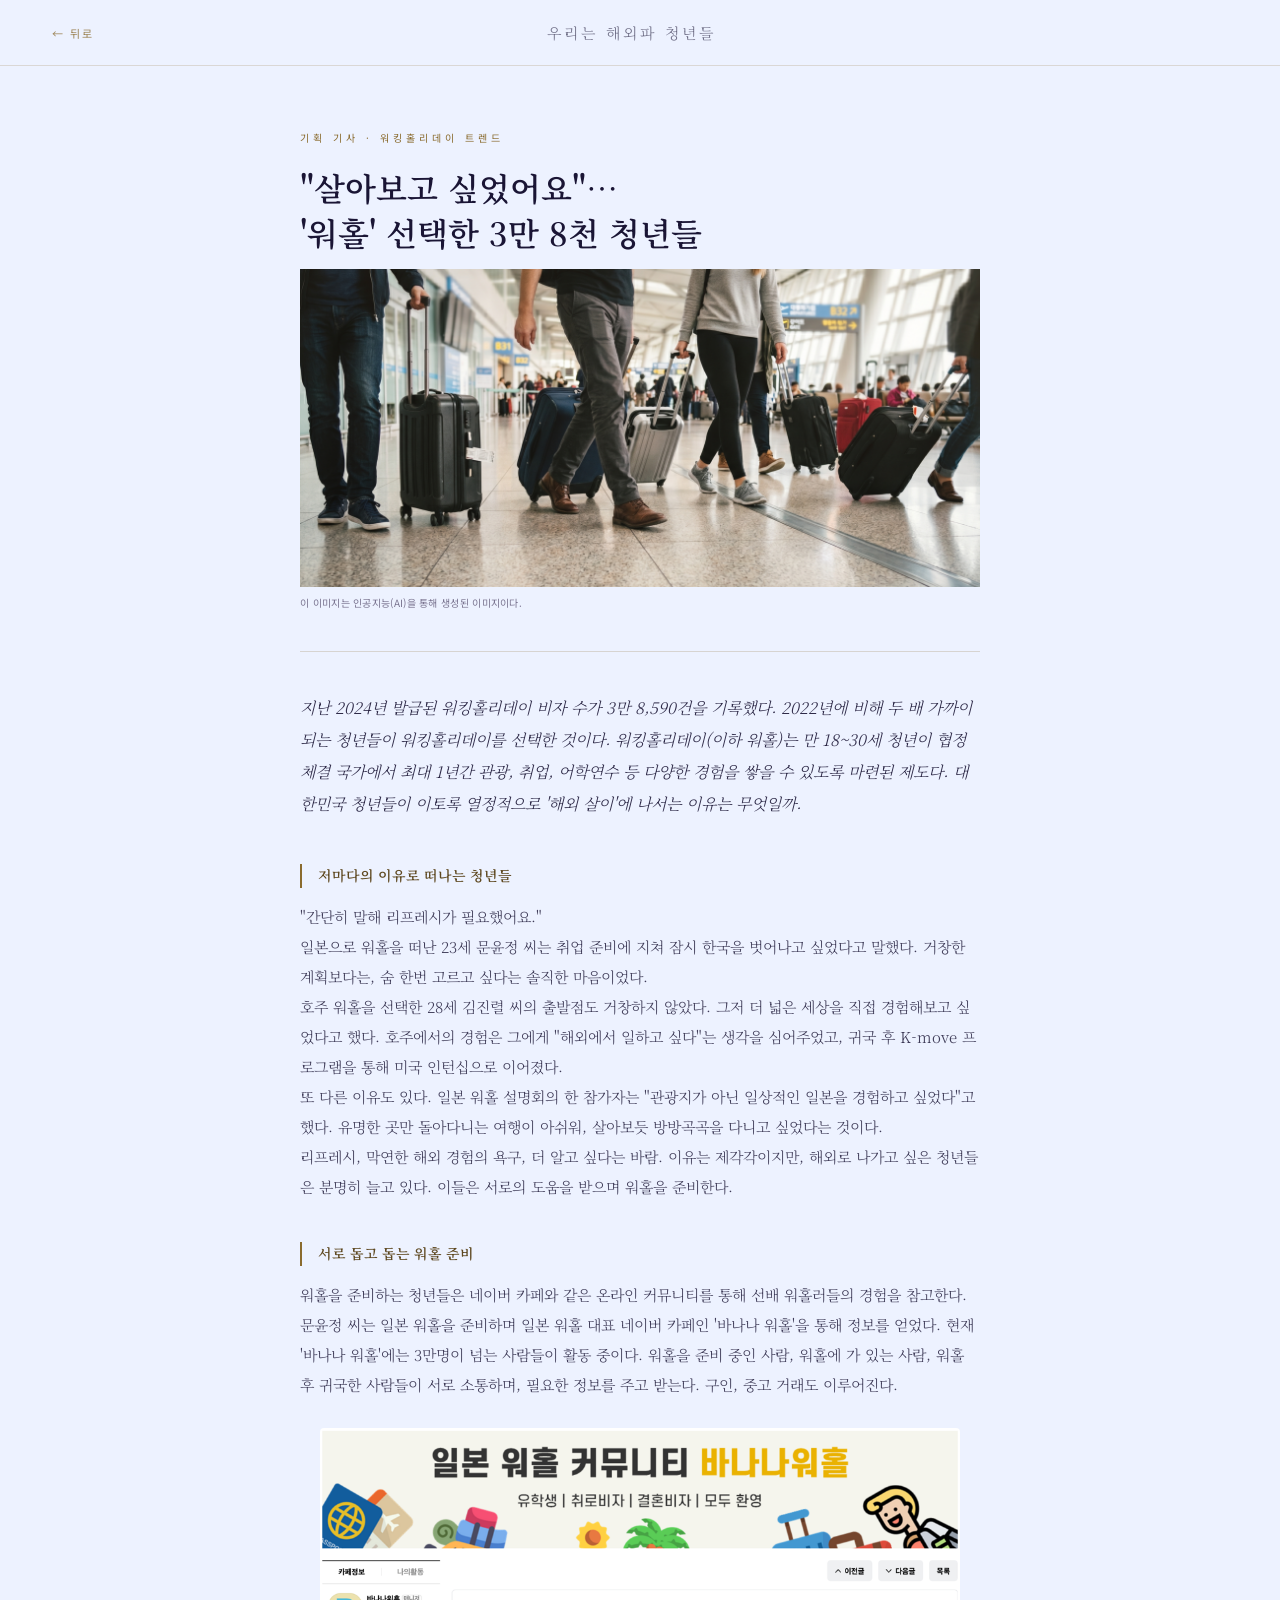
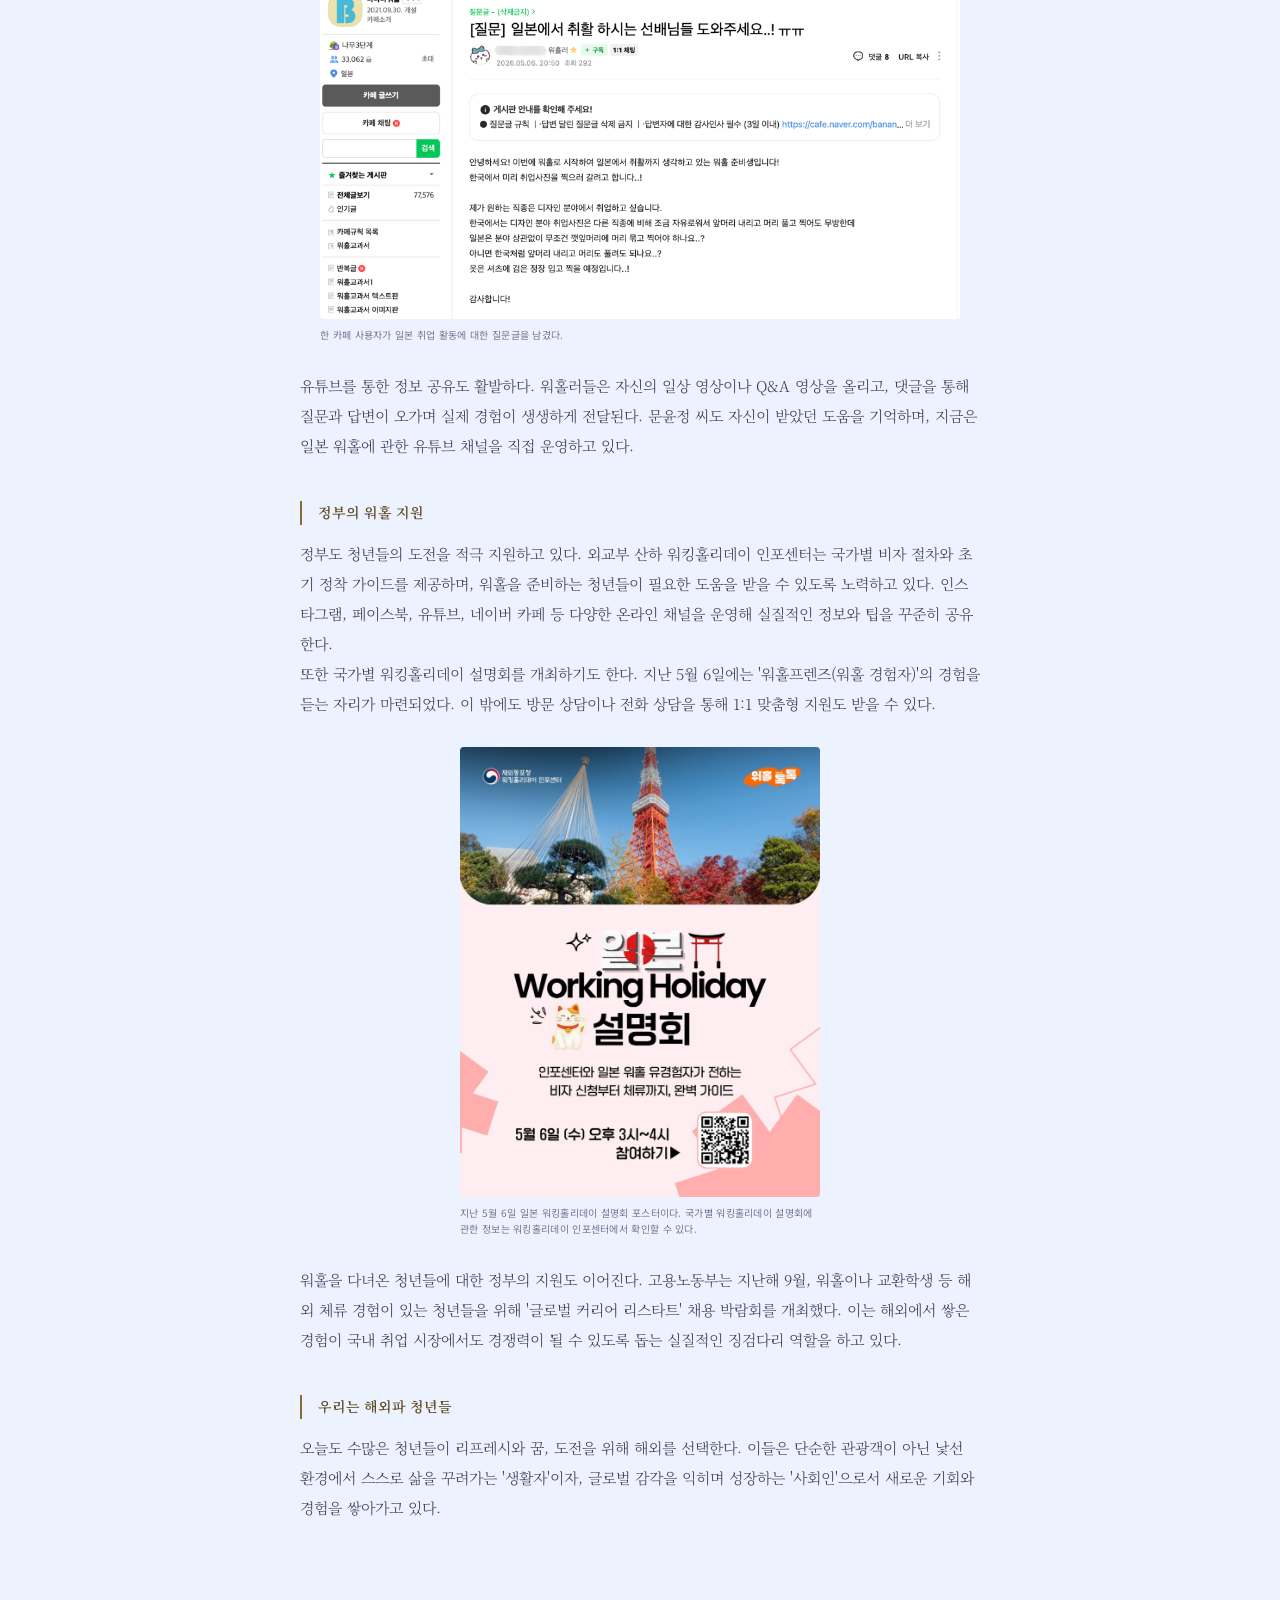
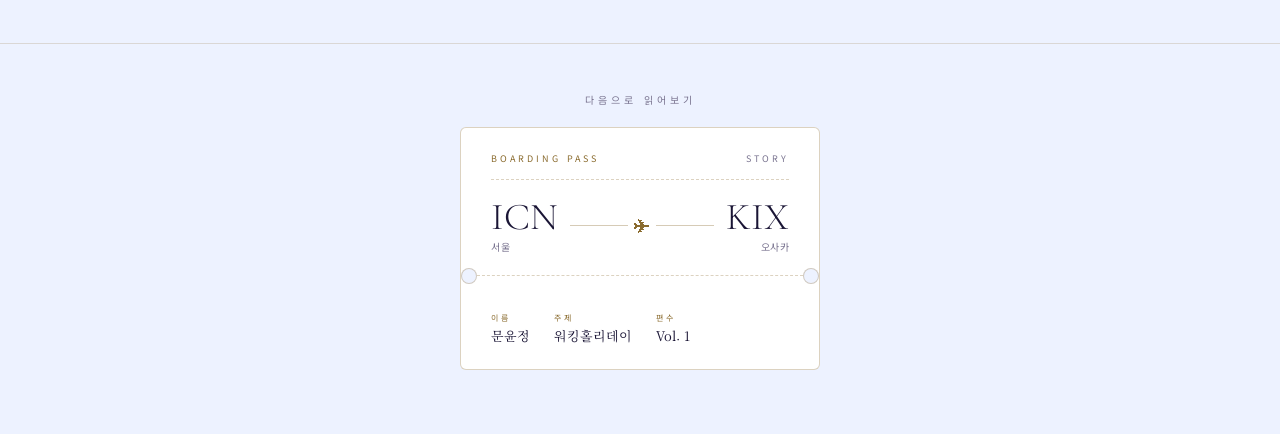
==== main_article.html @ 01554d9c "Update main_article.html" ====
<!DOCTYPE html>
<html lang="ko">
<head>
  <meta charset="UTF-8">
  <meta name="viewport" content="width=device-width, initial-scale=1.0">
  <title>"살아보고 싶었어요" — 우리는 해외파 청년들</title>
  <link rel="stylesheet" href="style.css">
</head>
<body>

<header class="art-header">
  <a href="index.html" class="page-back">← 뒤로</a>
  <span class="mag-mini">우리는 해외파 청년들</span>
  <span style="width:60px;display:inline-block;"></span>
</header>

<main class="art-page">

  <section class="art-hero-vertical">
    <div class="art-category">기획 기사 · 워킹홀리데이 트렌드</div>
    <h1 class="art-title">"살아보고 싶었어요"…<br>'워홀' 선택한 3만 8천 청년들</h1>
    <figure class="art-hero-figure">
      <img src="ma-hero.png" alt="워킹홀리데이 대표 이미지">
      <figcaption>이 이미지는 인공지능(AI)을 통해 생성된 이미지이다.</figcaption>
    </figure>
  </section>

  <hr class="art-rule">

  <article class="art-body">
    <p class="art-lead-text">지난 2024년 발급된 워킹홀리데이 비자 수가 3만 8,590건을 기록했다. 2022년에 비해 두 배 가까이 되는 청년들이 워킹홀리데이를 선택한 것이다. 워킹홀리데이(이하 워홀)는 만 18~30세 청년이 협정 체결 국가에서 최대 1년간 관광, 취업, 어학연수 등 다양한 경험을 쌓을 수 있도록 마련된 제도다. 대한민국 청년들이 이토록 열정적으로 '해외 살이'에 나서는 이유는 무엇일까.</p>

    <div class="qa-item">
      <p class="qa-q">저마다의 이유로 떠나는 청년들</p>
      <p class="qa-a">"간단히 말해 리프레시가 필요했어요."<br>
      일본으로 워홀을 떠난 23세 문윤정 씨는 취업 준비에 지쳐 잠시 한국을 벗어나고 싶었다고 말했다. 거창한 계획보다는, 숨 한번 고르고 싶다는 솔직한 마음이었다.</p>
      <p class="qa-a">호주 워홀을 선택한 28세 김진렬 씨의 출발점도 거창하지 않았다. 그저 더 넓은 세상을 직접 경험해보고 싶었다고 했다. 호주에서의 경험은 그에게 "해외에서 일하고 싶다"는 생각을 심어주었고, 귀국 후 K-move 프로그램을 통해 미국 인턴십으로 이어졌다.</p>
      <p class="qa-a">또 다른 이유도 있다. 일본 워홀 설명회의 한 참가자는 "관광지가 아닌 일상적인 일본을 경험하고 싶었다"고 했다. 유명한 곳만 돌아다니는 여행이 아쉬워, 살아보듯 방방곡곡을 다니고 싶었다는 것이다.</p>
      <p class="qa-a">리프레시, 막연한 해외 경험의 욕구, 더 알고 싶다는 바람. 이유는 제각각이지만, 해외로 나가고 싶은 청년들은 분명히 늘고 있다. 이들은 서로의 도움을 받으며 워홀을 준비한다.</p>
    </div>

    <div class="qa-item">
      <p class="qa-q">서로 돕고 돕는 워홀 준비</p>
      <p class="qa-a">워홀을 준비하는 청년들은 네이버 카페와 같은 온라인 커뮤니티를 통해 선배 워홀러들의 경험을 참고한다. 문윤정 씨는 일본 워홀을 준비하며 일본 워홀 대표 네이버 카페인 '바나나 워홀'을 통해 정보를 얻었다. 현재 '바나나 워홀'에는 3만명이 넘는 사람들이 활동 중이다. 워홀을 준비 중인 사람, 워홀에 가 있는 사람, 워홀 후 귀국한 사람들이 서로 소통하며, 필요한 정보를 주고 받는다. 구인, 중고 거래도 이루어진다.</p>
      <figure class="ma-figure ma-figure-inline">
        <img src="ma-cafe.png" alt="네이버 카페 질문글">
        <figcaption>한 카페 사용자가 일본 취업 활동에 대한 질문글을 남겼다.</figcaption>
      </figure>
      <p class="qa-a">유튜브를 통한 정보 공유도 활발하다. 워홀러들은 자신의 일상 영상이나 Q&A 영상을 올리고, 댓글을 통해 질문과 답변이 오가며 실제 경험이 생생하게 전달된다. 문윤정 씨도 자신이 받았던 도움을 기억하며, 지금은 일본 워홀에 관한 유튜브 채널을 직접 운영하고 있다.</p>
    </div>

    <div class="qa-item">
      <p class="qa-q">정부의 워홀 지원</p>
      <p class="qa-a">정부도 청년들의 도전을 적극 지원하고 있다. 외교부 산하 워킹홀리데이 인포센터는 국가별 비자 절차와 초기 정착 가이드를 제공하며, 워홀을 준비하는 청년들이 필요한 도움을 받을 수 있도록 노력하고 있다. 인스타그램, 페이스북, 유튜브, 네이버 카페 등 다양한 온라인 채널을 운영해 실질적인 정보와 팁을 꾸준히 공유한다.</p>
      <p class="qa-a">또한 국가별 워킹홀리데이 설명회를 개최하기도 한다. 지난 5월 6일에는 '워홀프렌즈(워홀 경험자)'의 경험을 듣는 자리가 마련되었다. 이 밖에도 방문 상담이나 전화 상담을 통해 1:1 맞춤형 지원도 받을 수 있다.</p>
      <figure class="ma-figure ma-figure-inline ma-figure-narrow ma-figure-center">
        <img src="ma-poster.png" alt="일본 워킹홀리데이 설명회 포스터">
        <figcaption>지난 5월 6일 일본 워킹홀리데이 설명회 포스터이다. 국가별 워킹홀리데이 설명회에 관한 정보는 워킹홀리데이 인포센터에서 확인할 수 있다.</figcaption>
      </figure>
      <p class="qa-a">워홀을 다녀온 청년들에 대한 정부의 지원도 이어진다. 고용노동부는 지난해 9월, 워홀이나 교환학생 등 해외 체류 경험이 있는 청년들을 위해 '글로벌 커리어 리스타트' 채용 박람회를 개최했다. 이는 해외에서 쌓은 경험이 국내 취업 시장에서도 경쟁력이 될 수 있도록 돕는 실질적인 징검다리 역할을 하고 있다.</p>
    </div>

    <div class="qa-item">
      <p class="qa-q">우리는 해외파 청년들</p>
      <p class="qa-a">오늘도 수많은 청년들이 리프레시와 꿈, 도전을 위해 해외를 선택한다. 이들은 단순한 관광객이 아닌 낯선 환경에서 스스로 삶을 꾸려가는 '생활자'이자, 글로벌 감각을 익히며 성장하는 '사회인'으로서 새로운 기회와 경험을 쌓아가고 있다.</p>
    </div>
  </article>

</main>

<section class="art-next-section">
  <p class="art-next-label">다음으로 읽어보기</p>
  <a href="osaka.html" class="ticket ticket-active art-next-ticket">
    <div class="t-head">
      <span>BOARDING PASS</span>
      <span class="t-class">STORY</span>
    </div>
    <div class="t-route">
      <div class="t-airport">
        <div class="t-code">ICN</div>
        <div class="t-city">서울</div>
      </div>
      <div class="t-line">
        <div class="dash"></div>
        <span class="plane">✈</span>
        <div class="dash"></div>
      </div>
      <div class="t-airport right">
        <div class="t-code">KIX</div>
        <div class="t-city">오사카</div>
      </div>
    </div>
    <div class="t-divider"><span class="notch"></span><div class="dline"></div><span class="notch"></span></div>
    <div class="t-foot">
      <div class="t-field">
        <span class="flabel">이름</span>
        <span class="fval">문윤정</span>
      </div>
      <div class="t-field">
        <span class="flabel">주제</span>
        <span class="fval">워킹홀리데이</span>
      </div>
      <div class="t-field">
        <span class="flabel">편수</span>
        <span class="fval">Vol. 1</span>
      </div>
    </div>
  </a>
</section>

</body>
</html>
---- style.css ----
@import url('https://fonts.googleapis.com/css2?family=Cormorant+Garamond:ital,wght@0,300;0,400;0,600;1,300;1,400&family=Noto+Serif+KR:wght@300;400;600&family=Noto+Sans+KR:wght@300;400&display=swap');

*, *::before, *::after { box-sizing: border-box; margin: 0; padding: 0; }

:root {
  --bg: #edf2ff;
  --surface: #ffffff;
  --surface2: #f4f7ff;
  --gold: #8a6b2e;
  --gold-light: #5e4820;
  --cream: #1a1535;
  --muted: #7a7490;
  --red: #b83030;
}

html, body {
  background: var(--bg);
  color: var(--cream);
  font-family: 'Noto Serif KR', Georgia, serif;
  min-height: 100vh;
  overflow-x: hidden;
}

/* ── SHARED ── */
.page-back {
  display: inline-flex;
  align-items: center;
  gap: 8px;
  font-family: 'Noto Sans KR', sans-serif;
  font-size: 11px;
  letter-spacing: 2px;
  color: var(--gold);
  text-decoration: none;
  opacity: 0.8;
  transition: opacity 0.2s;
}
.page-back:hover { opacity: 1; }

/* ── START PAGE ── */
.start-header {
  text-align: center;
  padding: 48px 40px 32px;
  border-bottom: 1px solid rgba(138,107,46,0.2);
}
.start-header .vol {
  font-family: 'Noto Sans KR', sans-serif;
  font-size: 10px;
  letter-spacing: 4px;
  color: var(--gold);
  margin-bottom: 14px;
}
.start-header h1 {
  font-family: 'Noto Serif KR', serif;
  font-size: 48px;
  font-weight: 300;
  letter-spacing: 10px;
  line-height: 1;
  color: var(--cream);
}
.start-header .tagline {
  font-family: 'Noto Serif KR', serif;
  font-size: 12px;
  letter-spacing: 5px;
  color: var(--gold);
  margin-top: 14px;
}

.globe-section {
  display: flex;
  justify-content: center;
  align-items: center;
  padding: 48px 20px 32px;
}
.globe-wrap {
  position: relative;
  width: 520px;
  height: 520px;
}
.globe-svg {
  width: 100%;
  height: 100%;
  filter: drop-shadow(0 0 50px rgba(10,30,60,0.9));
}
#globeViz canvas {
  filter: saturate(1.55) contrast(1.12) brightness(1.04);
  border-radius: 50%;
}
.map-label {
  position: absolute;
  display: flex;
  align-items: center;
  gap: 7px;
  font-family: 'Noto Sans KR', sans-serif;
  font-size: 10px;
  letter-spacing: 1.5px;
  color: var(--gold-light);
  white-space: nowrap;
  pointer-events: none;
}
.map-label .ldot {
  width: 5px; height: 5px;
  border-radius: 50%;
  background: var(--gold);
  flex-shrink: 0;
}
.lbl-korea { top: 38%; left: 4%; }
.lbl-osaka { top: 50%; right: 6%; }

.tickets-section {
  padding: 16px 40px 60px;
  text-align: center;
}
.tickets-intro {
  font-family: 'Noto Sans KR', sans-serif;
  font-size: 10px;
  letter-spacing: 4px;
  color: var(--muted);
  margin-bottom: 24px;
}
.tickets-row {
  display: flex;
  gap: 24px;
  justify-content: center;
  flex-wrap: wrap;
}

.ticket {
  width: 360px;
  background: var(--surface);
  border: 1px solid rgba(138,107,46,0.3);
  border-radius: 6px;
  padding: 24px 30px;
  text-decoration: none;
  color: var(--cream);
  display: block;
  transition: transform 0.35s ease, border-color 0.35s ease, box-shadow 0.35s ease;
}
.ticket-active:hover {
  transform: translateY(-5px);
  border-color: rgba(138,107,46,0.65);
  box-shadow: 0 20px 48px rgba(100,130,220,0.18);
}
.ticket-soon { opacity: 0.45; cursor: default; }

.t-head {
  display: flex;
  justify-content: space-between;
  margin-bottom: 18px;
  padding-bottom: 14px;
  border-bottom: 1px dashed rgba(138,107,46,0.3);
}
.t-head span {
  font-family: 'Noto Sans KR', sans-serif;
  font-size: 9px;
  letter-spacing: 3px;
  color: var(--gold);
  text-transform: uppercase;
}
.t-head .t-class { color: var(--muted); }

.t-route {
  display: flex;
  align-items: center;
  gap: 12px;
  margin: 14px 0;
}
.t-airport { flex-shrink: 0; }
.t-airport.right { text-align: right; }
.t-code {
  font-family: 'Cormorant Garamond', serif;
  font-size: 38px;
  font-weight: 300;
  line-height: 1;
  color: var(--cream);
}
.t-city {
  font-family: 'Noto Sans KR', sans-serif;
  font-size: 10px;
  color: var(--muted);
  margin-top: 3px;
  letter-spacing: 0.5px;
}
.t-line {
  flex: 1;
  display: flex;
  align-items: center;
  gap: 6px;
}
.t-line .dash { flex: 1; height: 1px; background: rgba(138,107,46,0.35); }
.t-line .plane { font-size: 16px; color: var(--gold); }

.t-divider {
  display: flex;
  align-items: center;
  margin: 14px -30px;
  position: relative;
}
.t-divider .dline {
  flex: 1;
  height: 1px;
  border-top: 1px dashed rgba(138,107,46,0.3);
}
.notch {
  width: 16px; height: 16px;
  border-radius: 50%;
  background: var(--bg);
  border: 1px solid rgba(138,107,46,0.3);
  flex-shrink: 0;
}

.t-foot {
  display: flex;
  gap: 24px;
  padding-top: 14px;
  flex-wrap: wrap;
}
.t-field { display: flex; flex-direction: column; gap: 3px; }
.t-field .flabel {
  font-family: 'Noto Sans KR', sans-serif;
  font-size: 8px;
  letter-spacing: 2.5px;
  color: var(--gold);
  text-transform: uppercase;
}
.t-field .fval {
  font-family: 'Noto Serif KR', serif;
  font-size: 13px;
  color: var(--cream);
}
.soon-msg {
  font-family: 'Noto Serif KR', serif;
  font-size: 13px;
  color: var(--muted);
  letter-spacing: 2px;
  padding-top: 4px;
}

/* ── WIDE FEATURE TICKET ── */
.tickets-feature-row {
  display: flex;
  justify-content: center;
  margin-bottom: 28px;
}

.ticket-wide {
  width: 720px;
  display: flex;
  flex-direction: row;
  padding: 0;
  gap: 0;
}

.tw-left {
  flex: 1;
  padding: 24px 30px;
  display: flex;
  flex-direction: column;
  justify-content: space-between;
}

.tw-divider {
  display: flex;
  flex-direction: column;
  align-items: center;
  margin: -1px 0;
}
.tw-divider .dline-v {
  flex: 1;
  width: 1px;
  border-left: 1px dashed rgba(138,107,46,0.3);
}
.tw-divider .notch {
  width: 16px;
  height: 16px;
  border-radius: 50%;
  background: var(--bg);
  border: 1px solid rgba(138,107,46,0.3);
  flex-shrink: 0;
  margin: -8px -8px;
}

.tw-right {
  width: 220px;
  padding: 28px 28px;
  display: flex;
  flex-direction: column;
  justify-content: center;
  gap: 10px;
}
.tw-tag {
  font-family: 'Noto Sans KR', sans-serif;
  font-size: 9px;
  letter-spacing: 3px;
  color: var(--gold);
  text-transform: uppercase;
}
.tw-title {
  font-family: 'Noto Serif KR', serif;
  font-size: 18px;
  font-weight: 600;
  color: var(--cream);
  line-height: 1.4;
}
.tw-sub {
  font-family: 'Noto Serif KR', serif;
  font-size: 12px;
  font-weight: 300;
  color: var(--muted);
  line-height: 1.6;
}
.tw-arrow {
  font-family: 'Noto Sans KR', sans-serif;
  font-size: 10px;
  letter-spacing: 1px;
  color: var(--gold);
  margin-top: 4px;
  transition: letter-spacing 0.25s;
}
.ticket-wide:hover .tw-arrow {
  letter-spacing: 2.5px;
}

/* ── MAIN ARTICLE VERTICAL HERO ── */
.art-hero-vertical {
  margin-bottom: 0;
}
.art-hero-vertical .art-category { margin-bottom: 20px; }
.art-hero-vertical .art-title { margin-bottom: 14px; }
.art-hero-vertical .art-deck { margin-bottom: 32px; }
.art-hero-figure {
  margin: 0;
}
.art-hero-figure img {
  width: 100%;
  display: block;
}
.art-hero-figure figcaption {
  font-family: 'Noto Sans KR', sans-serif;
  font-size: 10px;
  color: var(--muted);
  letter-spacing: 0.3px;
  margin-top: 8px;
  line-height: 1.6;
}

/* ── MAIN ARTICLE SECTION ── */
.ma-section {
  border-top: 1px solid rgba(138,107,46,0.2);
  padding: 72px 40px 100px;
}
.ma-inner {
  max-width: 720px;
  margin: 0 auto;
}
.ma-category {
  font-family: 'Noto Sans KR', sans-serif;
  font-size: 10px;
  letter-spacing: 4px;
  color: var(--gold);
  text-transform: uppercase;
  margin-bottom: 18px;
}
.ma-title {
  font-family: 'Noto Serif KR', serif;
  font-size: 30px;
  font-weight: 600;
  line-height: 1.45;
  color: var(--cream);
  margin-bottom: 40px;
}
.ma-figure {
  margin: 0 0 36px;
}
.ma-figure img {
  width: 100%;
  display: block;
  border-radius: 4px;
}
.ma-figure figcaption {
  font-family: 'Noto Sans KR', sans-serif;
  font-size: 10px;
  color: var(--muted);
  letter-spacing: 0.3px;
  margin-top: 8px;
  line-height: 1.6;
}
.ma-figure-inline {
  margin: 28px auto 28px;
  max-width: 640px;
}
.ma-figure-narrow {
  max-width: 360px;
  margin-left: 0;
}
.ma-figure-center {
  margin-left: auto;
  margin-right: auto;
}
.ma-lead {
  font-family: 'Noto Serif KR', serif;
  font-size: 15px;
  font-weight: 300;
  font-style: italic;
  line-height: 2;
  color: var(--cream);
  opacity: 0.88;
  margin-bottom: 44px;
}
.ma-sub-heading {
  font-family: 'Noto Serif KR', serif;
  font-size: 16px;
  font-weight: 600;
  color: var(--gold-light);
  margin: 44px 0 18px;
  padding-left: 14px;
  border-left: 2px solid var(--gold);
}
.ma-body {
  font-family: 'Noto Serif KR', serif;
  font-size: 15px;
  font-weight: 300;
  color: var(--cream);
  line-height: 2;
  opacity: 0.82;
  margin-bottom: 18px;
}

@media (max-width: 900px) {
  .ticket-wide { width: 100%; max-width: 720px; }
  .tw-right { width: 180px; }
}
@media (max-width: 600px) {
  .ticket-wide { flex-direction: column; }
  .tw-divider { flex-direction: row; margin: 0 -1px; }
  .tw-divider .dline-v { width: auto; height: 1px; border-left: none; border-top: 1px dashed rgba(138,107,46,0.3); }
  .tw-right { width: auto; }
  .ma-section { padding: 48px 24px 72px; }
  .ma-title { font-size: 22px; }
}

/* ── COUNTRIES SECTION ── */
.countries-section {
  border-top: 1px solid rgba(138,107,46,0.2);
  padding: 56px 40px 72px;
}
.countries-inner {
  max-width: 760px;
  margin: 0 auto;
}
.countries-label {
  font-family: 'Noto Serif KR', serif;
  font-size: 26px;
  font-weight: 600;
  color: var(--cream);
  margin-bottom: 8px;
}
.countries-sub {
  font-family: 'Noto Sans KR', sans-serif;
  font-size: 12px;
  color: var(--muted);
  letter-spacing: 0.3px;
  margin-bottom: 28px;
}
.ctab-bar {
  display: flex;
  gap: 8px;
  flex-wrap: wrap;
  margin-bottom: 20px;
}
.ctab-btn {
  padding: 6px 16px;
  border-radius: 20px;
  border: 1px solid rgba(138,107,46,0.3);
  background: transparent;
  color: var(--muted);
  font-family: 'Noto Sans KR', sans-serif;
  font-size: 12px;
  cursor: pointer;
  transition: all 0.15s;
}
.ctab-btn.active {
  background: var(--cream);
  color: var(--bg);
  border-color: var(--cream);
}
.ctab-btn:hover:not(.active) { border-color: rgba(138,107,46,0.6); color: var(--cream); }
.ctab-cnt { opacity: 0.5; font-size: 10px; }

.ccards-grid {
  display: grid;
  grid-template-columns: repeat(auto-fill, minmax(120px, 1fr));
  gap: 10px;
}
.ccard {
  background: var(--surface);
  border: 1px solid rgba(138,107,46,0.2);
  border-radius: 10px;
  padding: 14px;
  cursor: pointer;
  transition: border-color 0.15s, transform 0.15s;
}
.ccard:hover { border-color: rgba(138,107,46,0.5); transform: translateY(-2px); }
.ccard.selected { border: 2px solid var(--cream); }
.ccard-flag { font-size: 22px; display: block; margin-bottom: 6px; }
.ccard-name {
  font-family: 'Noto Sans KR', sans-serif;
  font-size: 12px;
  font-weight: 600;
  color: var(--cream);
}

.cdetail-panel {
  display: none;
  margin-top: 20px;
  background: var(--surface2);
  border: 1px solid rgba(138,107,46,0.2);
  border-radius: 10px;
  padding: 20px 24px;
}
.cdetail-panel.visible { display: block; animation: fadein 0.25s ease; }
.cdetail-header {
  display: flex;
  align-items: center;
  gap: 14px;
  margin-bottom: 16px;
  padding-bottom: 14px;
  border-bottom: 1px solid rgba(138,107,46,0.2);
}
.cdetail-flag { font-size: 30px; }
.cdetail-name {
  font-family: 'Noto Serif KR', serif;
  font-size: 16px;
  font-weight: 600;
  color: var(--cream);
  margin-bottom: 2px;
}
.cdetail-region {
  font-family: 'Noto Sans KR', sans-serif;
  font-size: 11px;
  color: var(--muted);
}

.cinfo-grid {
  display: grid;
  grid-template-columns: 1fr 1fr;
  gap: 8px;
  margin-bottom: 14px;
}
.cinfo-item {
  background: var(--surface);
  border: 1px solid rgba(138,107,46,0.15);
  border-radius: 8px;
  padding: 10px 12px;
}
.cinfo-label {
  font-family: 'Noto Sans KR', sans-serif;
  font-size: 10px;
  color: var(--gold);
  letter-spacing: 1px;
  margin-bottom: 4px;
}
.cinfo-value {
  font-family: 'Noto Serif KR', serif;
  font-size: 13px;
  font-weight: 600;
  color: var(--cream);
}
.cinfo-note {
  font-family: 'Noto Serif KR', serif;
  font-size: 13px;
  font-weight: 300;
  color: var(--cream);
  opacity: 0.75;
  line-height: 1.8;
  margin-bottom: 12px;
}
.cclose-btn {
  font-family: 'Noto Sans KR', sans-serif;
  font-size: 11px;
  color: var(--muted);
  background: none;
  border: none;
  cursor: pointer;
  letter-spacing: 1px;
  padding: 0;
  transition: color 0.15s;
}
.cclose-btn:hover { color: var(--cream); }

@media (max-width: 900px) {
  .countries-section { padding: 40px 24px 56px; }
}
@media (max-width: 560px) {
  .ccards-grid { grid-template-columns: repeat(3, 1fr); }
  .cinfo-grid { grid-template-columns: 1fr; }
}

/* ── ARTICLE NEXT SECTION ── */
.art-next-section {
  border-top: 1px solid rgba(138,107,46,0.2);
  padding: 48px 40px 64px;
  display: flex;
  flex-direction: column;
  align-items: center;
  gap: 20px;
}
.art-next-label {
  font-family: 'Noto Sans KR', sans-serif;
  font-size: 10px;
  letter-spacing: 4px;
  color: var(--muted);
}
.art-next-ticket {
  width: 360px;
}

/* ── OSAKA ARTICLE PAGE ── */
.art-header {
  display: flex;
  align-items: center;
  justify-content: space-between;
  padding: 22px 52px;
  border-bottom: 1px solid rgba(138,107,46,0.2);
}
.art-header .mag-mini {
  font-family: 'Noto Serif KR', serif;
  font-size: 15px;
  font-weight: 300;
  letter-spacing: 3px;
  color: var(--cream);
  opacity: 0.6;
}

.art-page {
  max-width: 760px;
  margin: 0 auto;
  padding: 64px 40px 80px;
}

/* Hero */
.art-hero {
  display: grid;
  grid-template-columns: 1fr 280px;
  gap: 48px;
  align-items: end;
  margin-bottom: 40px;
}
.art-hero-text {
  display: flex;
  flex-direction: column;
  justify-content: flex-end;
}
.art-hero-photo img {
  width: 100%;
  aspect-ratio: 1/1;
  object-fit: cover;
  display: block;
}
.art-category {
  font-family: 'Noto Sans KR', sans-serif;
  font-size: 10px;
  letter-spacing: 4px;
  color: var(--gold);
  text-transform: uppercase;
  margin-bottom: 20px;
}
.art-title {
  font-family: 'Noto Serif KR', serif;
  font-size: 32px;
  font-weight: 600;
  line-height: 1.4;
  color: var(--cream);
  margin-bottom: 14px;
}
.art-deck {
  font-family: 'Noto Serif KR', serif;
  font-size: 14px;
  font-weight: 300;
  color: var(--gold-light);
  line-height: 1.7;
  margin-bottom: 28px;
}

/* Byline */
.art-byline { }
.byline-info {
  display: flex;
  flex-direction: column;
  gap: 5px;
  padding-top: 20px;
  border-top: 1px solid rgba(138,107,46,0.22);
}
.byline-name {
  font-family: 'Noto Serif KR', serif;
  font-size: 15px;
  font-weight: 600;
  color: var(--cream);
}
.byline-desc {
  font-family: 'Noto Sans KR', sans-serif;
  font-size: 11px;
  color: var(--muted);
  letter-spacing: 0.3px;
  line-height: 1.7;
}

/* Rule */
.art-rule {
  border: none;
  border-top: 1px solid rgba(138,107,46,0.22);
  margin: 40px 0;
}

/* Article body */
.art-body { }
.art-lead-text {
  font-family: 'Noto Serif KR', serif;
  font-size: 16px;
  font-weight: 300;
  font-style: italic;
  line-height: 2;
  color: var(--cream);
  opacity: 0.9;
  margin-bottom: 44px;
}
.qa-item { margin-bottom: 40px; }
.qa-q {
  font-family: 'Noto Serif KR', serif;
  font-size: 14px;
  font-weight: 600;
  color: var(--gold-light);
  line-height: 1.7;
  margin-bottom: 14px;
  padding-left: 16px;
  border-left: 2px solid var(--gold);
}
.qa-a {
  font-family: 'Noto Serif KR', serif;
  font-size: 15px;
  font-weight: 300;
  color: var(--cream);
  line-height: 2;
  opacity: 0.82;
}

/* Photo story section */
.photo-story {
  max-width: 1100px;
  margin: 0 auto;
  padding: 0 40px 80px;
}
.journey-map-section {
  max-width: 900px;
  margin: 0 auto;
  padding: 0 40px 80px;
}
.map-hotspot-wrap {
  position: relative;
  display: block;
}
.journey-map-img {
  width: 100%;
  display: block;
  border-radius: 8px;
}
.map-hotspot {
  position: absolute;
  background: transparent;
  border: 2px solid transparent;
  border-radius: 6px;
  cursor: pointer;
  transition: background 0.2s, border-color 0.2s;
  padding: 0;
}
.map-hotspot:hover {
  background: rgba(226, 75, 74, 0.12);
  border-color: rgba(226, 75, 74, 0.5);
}
.photo-story-label {
  font-family: 'Noto Sans KR', sans-serif;
  font-size: 10px;
  letter-spacing: 4px;
  color: var(--gold);
  text-transform: uppercase;
  margin-bottom: 28px;
}
.photo-story-grid {
  display: grid;
  grid-template-columns: repeat(5, 1fr);
  gap: 18px;
}
.bundle-item {
  cursor: pointer;
  display: block;
  text-decoration: none;
  color: var(--cream);
  transition: transform 0.3s;
}
.bundle-item:hover { transform: translateY(-3px); }
.bundle-item:hover .bundle-thumb { opacity: 0.75; }
.bundle-thumb {
  width: 100%;
  aspect-ratio: 1/1;
  object-fit: cover;
  display: block;
  transition: opacity 0.3s;
  background: var(--surface2);
}
.bundle-meta {
  padding: 10px 0 8px;
  display: flex;
  justify-content: space-between;
  align-items: baseline;
  border-bottom: 1px solid rgba(138,107,46,0.2);
}
.bundle-name {
  font-family: 'Noto Serif KR', serif;
  font-size: 14px;
  font-weight: 600;
}
.bundle-cnt {
  font-family: 'Noto Sans KR', sans-serif;
  font-size: 9px;
  color: var(--gold);
  letter-spacing: 1px;
}
.bundle-memo {
  font-family: 'Noto Serif KR', serif;
  font-size: 11px;
  font-weight: 300;
  color: var(--muted);
  margin-top: 7px;
  line-height: 1.6;
}

/* ── PHOTO PAGE ── */
.photo-header {
  display: flex;
  align-items: center;
  justify-content: space-between;
  padding: 22px 52px;
  border-bottom: 1px solid rgba(138,107,46,0.2);
}
.photo-cat-label {
  font-family: 'Noto Serif KR', serif;
  font-size: 16px;
  font-weight: 600;
  color: var(--gold-light);
  letter-spacing: 2px;
}

.photo-upper {
  background: #dce6fa;
  padding: 40px 60px;
  display: flex;
  flex-direction: column;
  align-items: center;
}
.slideshow {
  position: relative;
  width: 100%;
  max-width: 640px;
}
.slide { display: none; }
.slide.active {
  display: block;
  animation: fadein 0.4s ease;
}
@keyframes fadein { from { opacity: 0; } to { opacity: 1; } }
.slide img {
  width: 100%;
  max-height: 54vh;
  object-fit: contain;
  display: block;
}

.slide-nav {
  display: flex;
  justify-content: space-between;
  align-items: center;
  margin-top: 18px;
  width: 100%;
  max-width: 640px;
}
.slide-btn {
  background: rgba(138,107,46,0.15);
  border: 1px solid rgba(138,107,46,0.35);
  color: var(--gold);
  width: 40px; height: 40px;
  border-radius: 50%;
  cursor: pointer;
  font-size: 16px;
  display: flex; align-items: center; justify-content: center;
  transition: background 0.2s;
}
.slide-btn:hover { background: rgba(138,107,46,0.3); }
.slide-btn:disabled { opacity: 0.2; cursor: default; }

.slide-dots {
  display: flex;
  gap: 8px;
}
.sdot {
  width: 6px; height: 6px;
  border-radius: 50%;
  background: rgba(138,107,46,0.3);
  cursor: pointer;
  transition: background 0.2s;
}
.sdot.active { background: var(--gold); }
.slide-counter {
  font-family: 'Cormorant Garamond', serif;
  font-size: 22px;
  font-weight: 300;
  color: var(--muted);
  min-width: 60px;
  text-align: right;
}

.photo-lower {
  padding: 52px 60px;
  max-width: 860px;
  margin: 0 auto;
  width: 100%;
}
.interview-section { display: none; }
.interview-section.active {
  display: block;
  animation: fadein 0.4s ease;
}
.interview-qa { margin-bottom: 36px; }
.interview-q {
  font-family: 'Noto Serif KR', serif;
  font-size: 13px;
  font-weight: 600;
  color: var(--gold-light);
  line-height: 1.75;
  padding-left: 16px;
  border-left: 2px solid var(--gold);
  margin-bottom: 14px;
}
.interview-a {
  font-family: 'Noto Serif KR', serif;
  font-size: 14px;
  font-weight: 300;
  color: var(--cream);
  line-height: 2;
  opacity: 0.82;
  padding-left: 16px;
}

/* ── MODAL ── */
.modal-overlay {
  display: none;
  position: fixed;
  inset: 0;
  background: rgba(0,0,0,0.5);
  z-index: 1000;
  align-items: center;
  justify-content: center;
  padding: 20px;
}
.modal-overlay.open { display: flex; }

.modal-panel {
  background: #fff;
  border-radius: 14px;
  width: 100%;
  max-width: 640px;
  padding: 28px 28px 24px;
  position: relative;
  max-height: 88vh;
  overflow-y: auto;
  box-shadow: 0 24px 60px rgba(0,0,0,0.2);
}

.modal-header {
  display: flex;
  align-items: center;
  justify-content: space-between;
  margin-bottom: 20px;
  padding-bottom: 14px;
  border-bottom: 1px solid rgba(138,107,46,0.2);
}
.modal-cat {
  font-family: 'Noto Serif KR', serif;
  font-size: 15px;
  font-weight: 600;
  color: var(--cream);
  letter-spacing: 2px;
}
.modal-close {
  background: none;
  border: none;
  font-size: 16px;
  cursor: pointer;
  color: var(--muted);
  line-height: 1;
  padding: 4px 6px;
  border-radius: 4px;
  transition: color 0.15s;
}
.modal-close:hover { color: var(--cream); }

.modal-body {
  display: grid;
  grid-template-columns: 200px 1fr;
  gap: 22px;
  align-items: start;
}

.modal-photo-col { display: flex; flex-direction: column; gap: 10px; }

.modal-slide { display: none; }
.modal-slide.active {
  display: block;
  animation: fadein 0.3s ease;
}
.modal-slide img {
  width: 100%;
  height: 160px;
  object-fit: cover;
  border-radius: 8px;
  display: block;
}

.modal-slide-nav {
  display: flex;
  align-items: center;
  justify-content: space-between;
  gap: 6px;
}
.modal-dots { display: flex; gap: 5px; }
.modal-counter {
  font-family: 'Cormorant Garamond', serif;
  font-size: 13px;
  color: var(--muted);
  min-width: 32px;
  text-align: right;
}

.modal-zoomable {
  cursor: zoom-in;
}

.lightbox {
  display: none;
  position: fixed;
  inset: 0;
  background: rgba(0,0,0,0.88);
  z-index: 2000;
  align-items: center;
  justify-content: center;
  cursor: zoom-out;
}
.lightbox.open { display: flex; }
.lightbox img {
  max-width: 92vw;
  max-height: 92vh;
  object-fit: contain;
  border-radius: 4px;
  animation: fadein 0.2s ease;
}

.modal-interview {
  padding-top: 2px;
}
.modal-interview .interview-qa { margin-bottom: 18px; }
.modal-interview .interview-q {
  font-size: 12px;
  font-weight: 600;
  line-height: 1.7;
  padding-left: 12px;
  border-left: 2px solid var(--gold);
  color: var(--gold-light);
  margin-bottom: 10px;
}
.modal-interview .interview-a {
  font-size: 13px;
  font-weight: 300;
  color: var(--cream);
  line-height: 1.9;
  opacity: 0.85;
  padding-left: 12px;
}

@media (max-width: 560px) {
  .modal-body { grid-template-columns: 1fr; }
  .modal-slide img { height: 200px; }
}

@media (max-width: 900px) {
  .photo-story-grid { grid-template-columns: repeat(3, 1fr); }
  .tickets-row { flex-direction: column; align-items: center; }
  .start-header h1 { font-size: 30px; letter-spacing: 5px; }
  .art-page { padding: 40px 24px 60px; }
  .photo-story { padding: 0 24px 60px; }
  .art-hero { grid-template-columns: 1fr; grid-template-rows: auto auto; }
  .art-hero-photo { grid-row: 1; max-width: 280px; }
  .art-hero-text { grid-row: 2; }
}
@media (max-width: 560px) {
  .photo-story-grid { grid-template-columns: repeat(2, 1fr); }
  .art-title { font-size: 26px; }
}
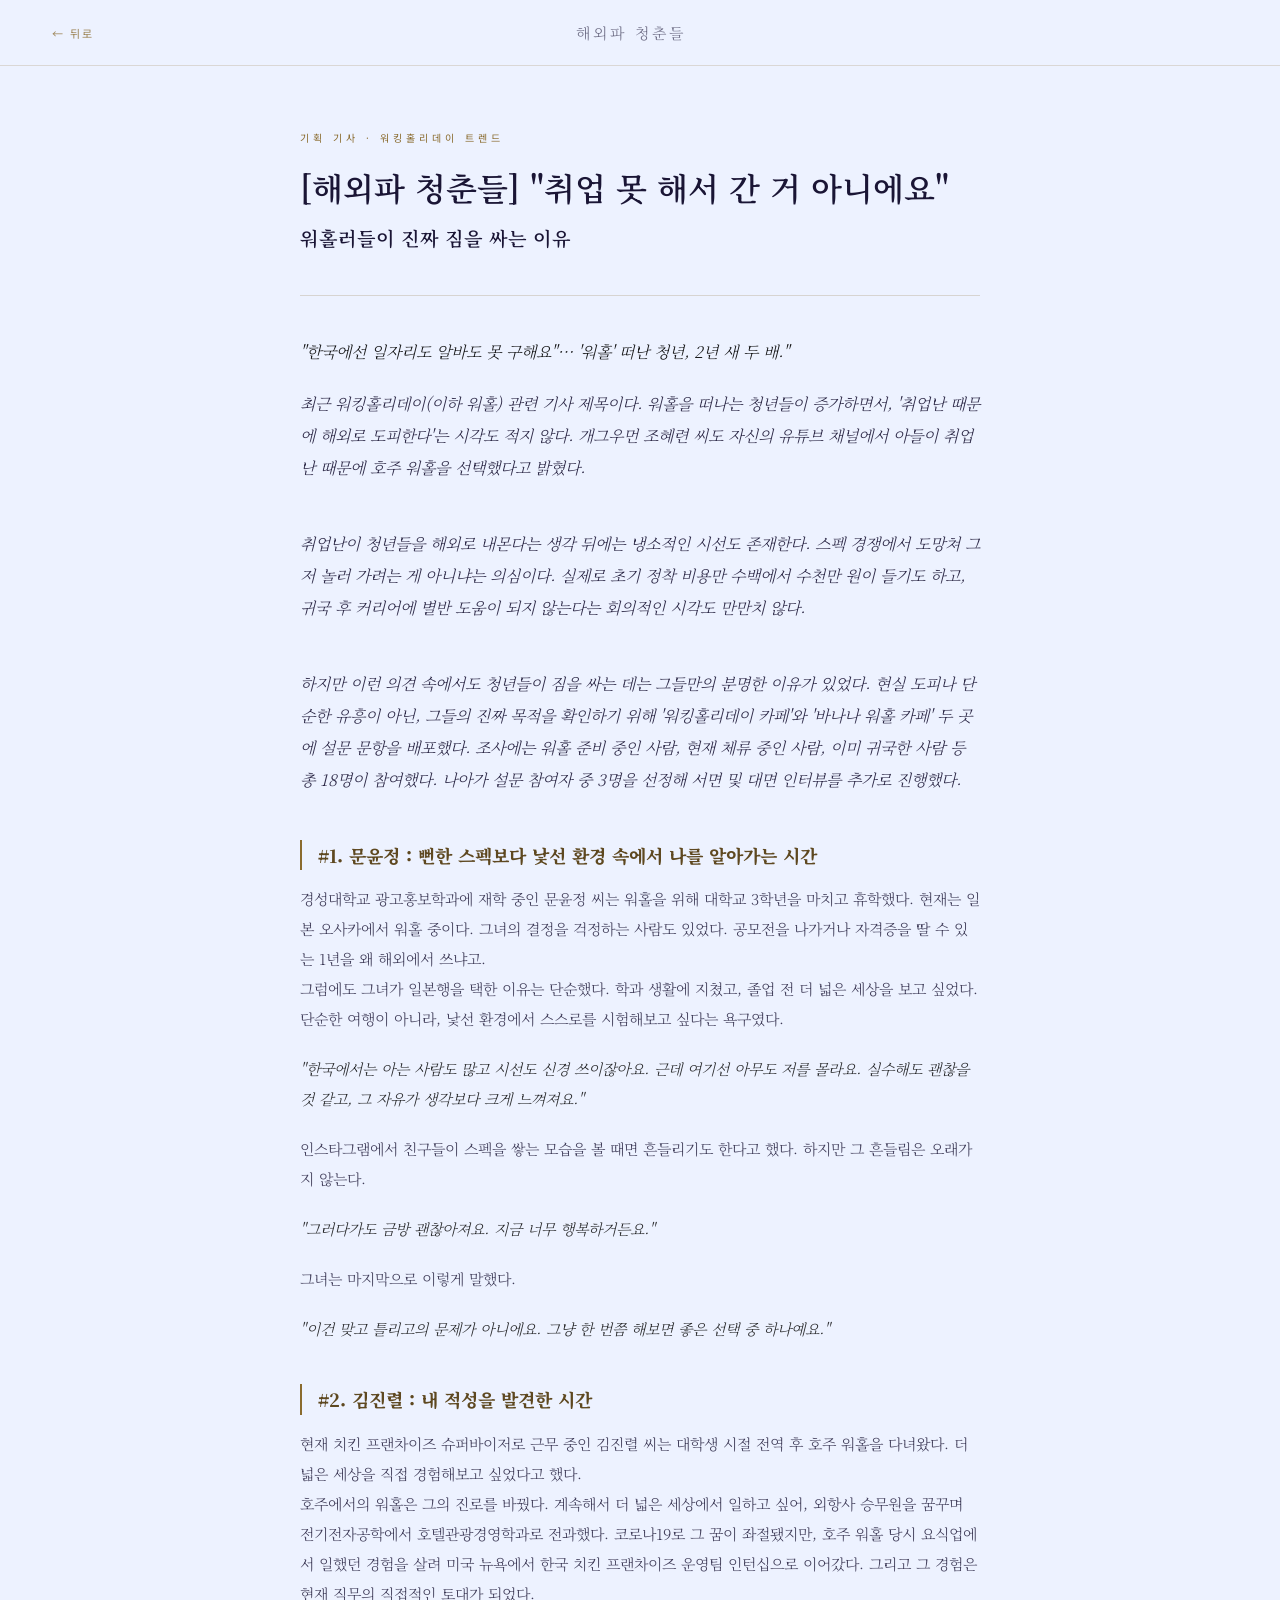
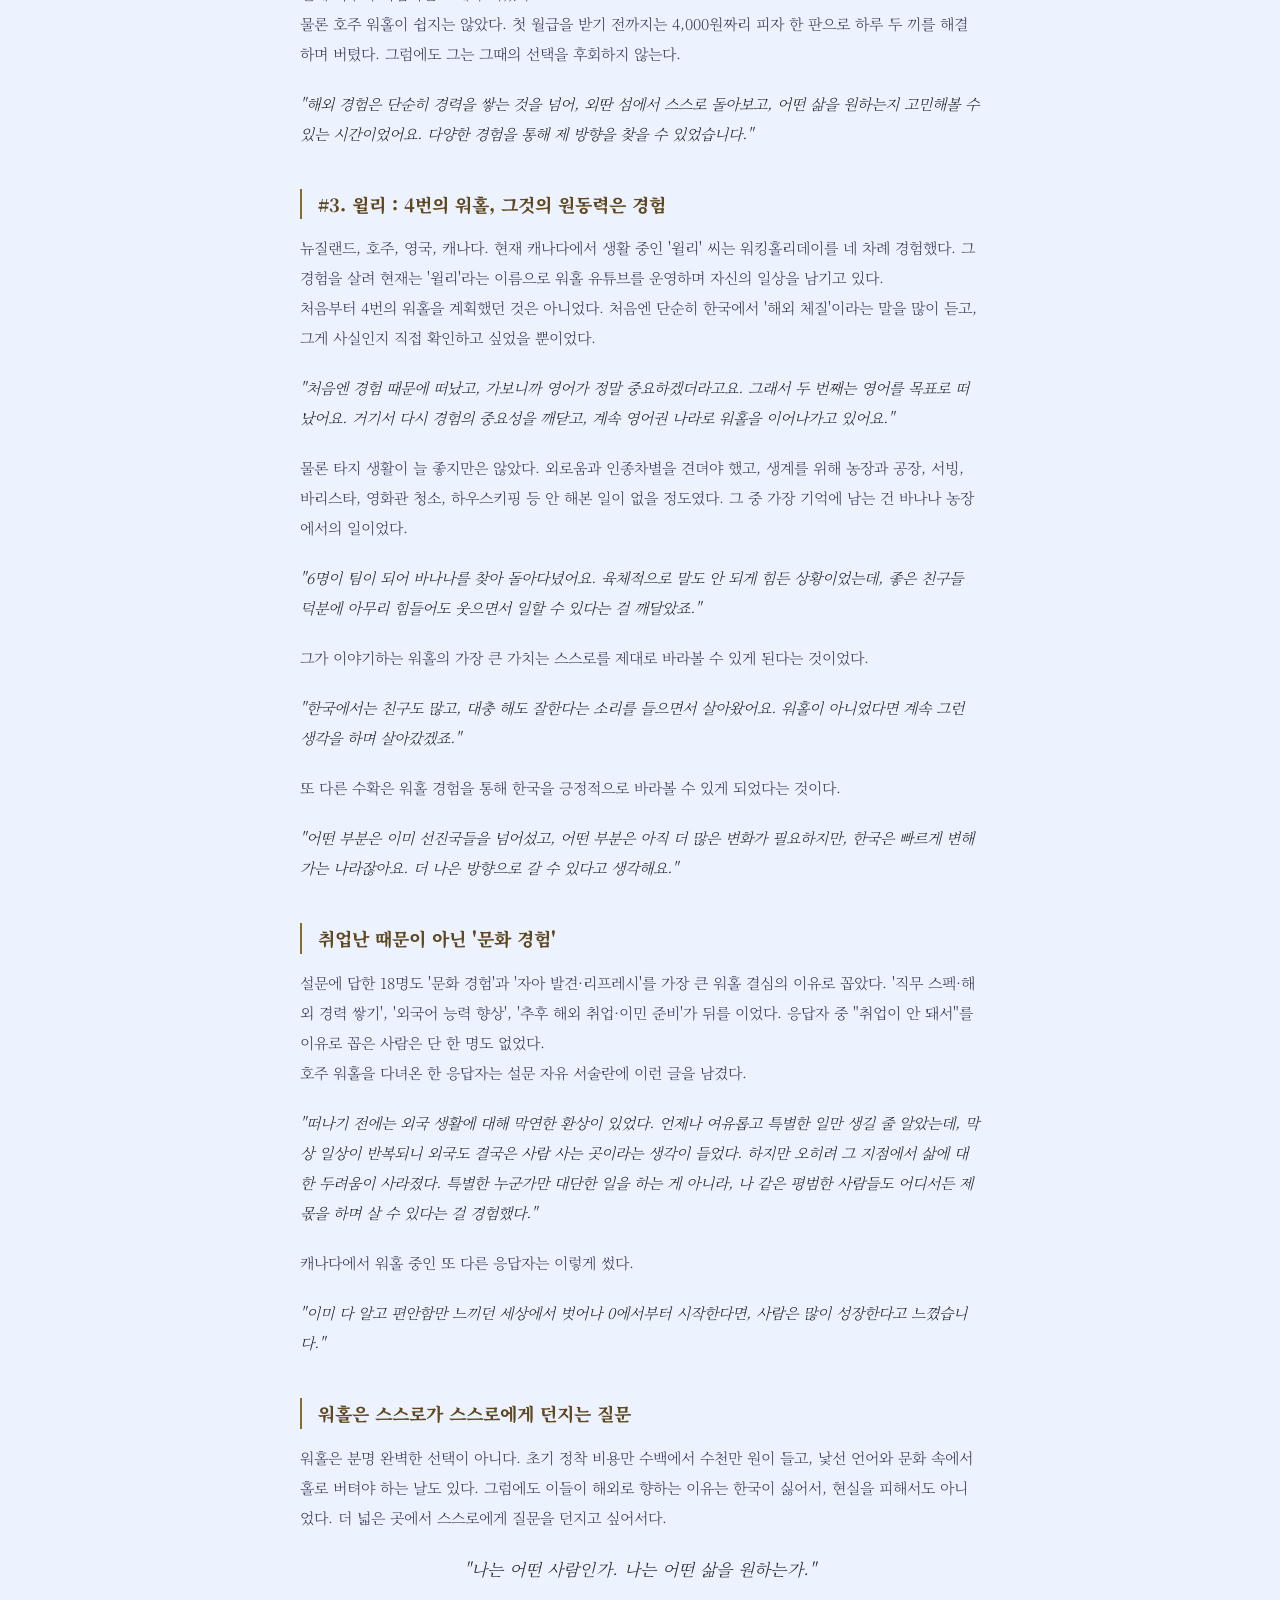
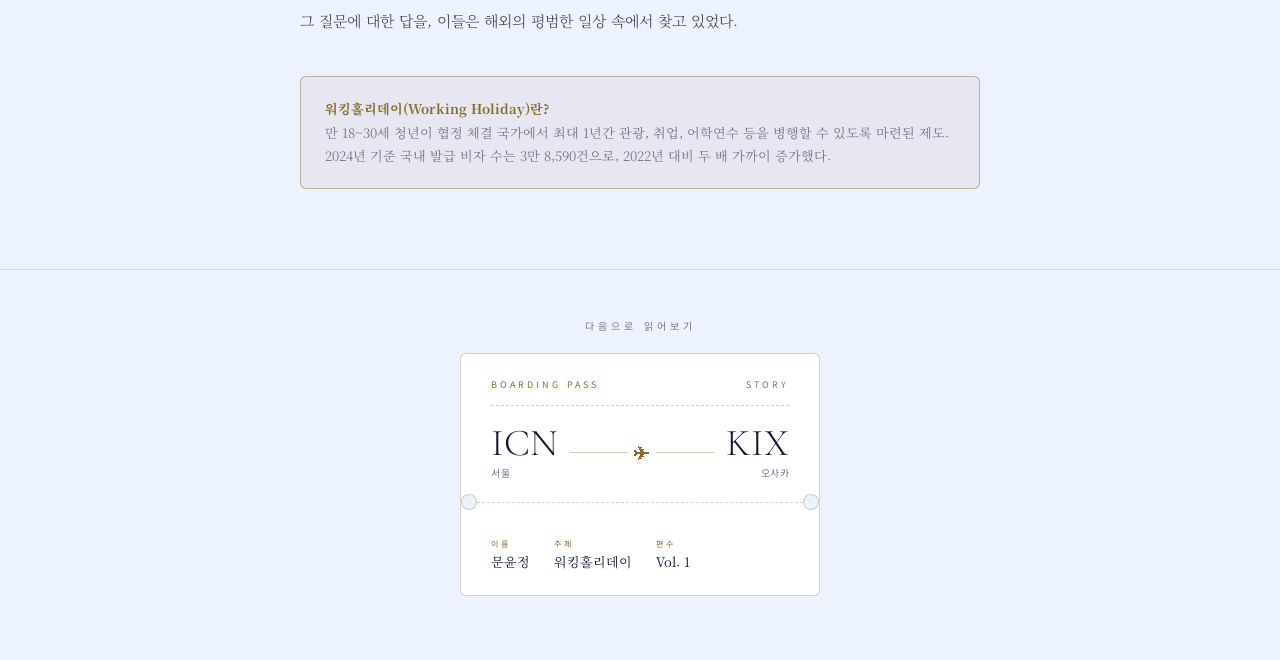
==== commit 32d6e02b: "Add files via upload" ====
--- a/main_article.html
+++ b/main_article.html
@@ -3,14 +3,14 @@
 <head>
   <meta charset="UTF-8">
   <meta name="viewport" content="width=device-width, initial-scale=1.0">
-  <title>"살아보고 싶었어요" — 우리는 해외파 청년들</title>
+  <title>"취업 못 해서 간 거 아니에요" — 워홀러들이 진짜 짐을 싸는 이유</title>
   <link rel="stylesheet" href="style.css">
 </head>
 <body>
 
 <header class="art-header">
   <a href="index.html" class="page-back">← 뒤로</a>
-  <span class="mag-mini">우리는 해외파 청년들</span>
+  <span class="mag-mini">해외파 청춘들</span>
   <span style="width:60px;display:inline-block;"></span>
 </header>
 
@@ -18,51 +18,70 @@
 
   <section class="art-hero-vertical">
     <div class="art-category">기획 기사 · 워킹홀리데이 트렌드</div>
-    <h1 class="art-title">"살아보고 싶었어요"…<br>'워홀' 선택한 3만 8천 청년들</h1>
-    <figure class="art-hero-figure">
-      <img src="ma-hero.png" alt="워킹홀리데이 대표 이미지">
-      <figcaption>이 이미지는 인공지능(AI)을 통해 생성된 이미지이다.</figcaption>
-    </figure>
+    <h1 class="art-title">[해외파 청춘들] "취업 못 해서 간 거 아니에요"<br><span style="font-size: 0.6em;">워홀러들이 진짜 짐을 싸는 이유</span></h1>
   </section>
 
   <hr class="art-rule">
 
   <article class="art-body">
-    <p class="art-lead-text">지난 2024년 발급된 워킹홀리데이 비자 수가 3만 8,590건을 기록했다. 2022년에 비해 두 배 가까이 되는 청년들이 워킹홀리데이를 선택한 것이다. 워킹홀리데이(이하 워홀)는 만 18~30세 청년이 협정 체결 국가에서 최대 1년간 관광, 취업, 어학연수 등 다양한 경험을 쌓을 수 있도록 마련된 제도다. 대한민국 청년들이 이토록 열정적으로 '해외 살이'에 나서는 이유는 무엇일까.</p>
+    <p class="art-lead-text" style="font-style:italic; color: #000; margin: 20px 0;">"한국에선 일자리도 알바도 못 구해요"… '워홀' 떠난 청년, 2년 새 두 배."</p>
+    <p class="art-lead-text">최근 워킹홀리데이(이하 워홀) 관련 기사 제목이다. 워홀을 떠나는 청년들이 증가하면서, '취업난 때문에 해외로 도피한다'는 시각도 적지 않다. 개그우먼 조혜련 씨도 자신의 유튜브 채널에서 아들이 취업난 때문에 호주 워홀을 선택했다고 밝혔다.</p>
+    <p class="art-lead-text">취업난이 청년들을 해외로 내몬다는 생각 뒤에는 냉소적인 시선도 존재한다. 스펙 경쟁에서 도망쳐 그저 놀러 가려는 게 아니냐는 의심이다. 실제로 초기 정착 비용만 수백에서 수천만 원이 들기도 하고, 귀국 후 커리어에 별반 도움이 되지 않는다는 회의적인 시각도 만만치 않다.</p>
+    <p class="art-lead-text">하지만 이런 의견 속에서도 청년들이 짐을 싸는 데는 그들만의 분명한 이유가 있었다. 현실 도피나 단순한 유흥이 아닌, 그들의 진짜 목적을 확인하기 위해 '워킹홀리데이 카페'와 '바나나 워홀 카페' 두 곳에 설문 문항을 배포했다. 조사에는 워홀 준비 중인 사람, 현재 체류 중인 사람, 이미 귀국한 사람 등 총 18명이 참여했다. 나아가 설문 참여자 중 3명을 선정해 서면 및 대면 인터뷰를 추가로 진행했다.</p>
 
     <div class="qa-item">
-      <p class="qa-q">저마다의 이유로 떠나는 청년들</p>
-      <p class="qa-a">"간단히 말해 리프레시가 필요했어요."<br>
-      일본으로 워홀을 떠난 23세 문윤정 씨는 취업 준비에 지쳐 잠시 한국을 벗어나고 싶었다고 말했다. 거창한 계획보다는, 숨 한번 고르고 싶다는 솔직한 마음이었다.</p>
-      <p class="qa-a">호주 워홀을 선택한 28세 김진렬 씨의 출발점도 거창하지 않았다. 그저 더 넓은 세상을 직접 경험해보고 싶었다고 했다. 호주에서의 경험은 그에게 "해외에서 일하고 싶다"는 생각을 심어주었고, 귀국 후 K-move 프로그램을 통해 미국 인턴십으로 이어졌다.</p>
-      <p class="qa-a">또 다른 이유도 있다. 일본 워홀 설명회의 한 참가자는 "관광지가 아닌 일상적인 일본을 경험하고 싶었다"고 했다. 유명한 곳만 돌아다니는 여행이 아쉬워, 살아보듯 방방곡곡을 다니고 싶었다는 것이다.</p>
-      <p class="qa-a">리프레시, 막연한 해외 경험의 욕구, 더 알고 싶다는 바람. 이유는 제각각이지만, 해외로 나가고 싶은 청년들은 분명히 늘고 있다. 이들은 서로의 도움을 받으며 워홀을 준비한다.</p>
+      <p class="qa-q">#1. 문윤정 : 뻔한 스펙보다 낯선 환경 속에서 나를 알아가는 시간</p>
+      <p class="qa-a">경성대학교 광고홍보학과에 재학 중인 문윤정 씨는 워홀을 위해 대학교 3학년을 마치고 휴학했다. 현재는 일본 오사카에서 워홀 중이다. 그녀의 결정을 걱정하는 사람도 있었다. 공모전을 나가거나 자격증을 딸 수 있는 1년을 왜 해외에서 쓰냐고.</p>
+      <p class="qa-a">그럼에도 그녀가 일본행을 택한 이유는 단순했다. 학과 생활에 지쳤고, 졸업 전 더 넓은 세상을 보고 싶었다. 단순한 여행이 아니라, 낯선 환경에서 스스로를 시험해보고 싶다는 욕구였다.</p>
+      <p class="qa-a" style="font-style:italic; color: #000; margin: 20px 0;">"한국에서는 아는 사람도 많고 시선도 신경 쓰이잖아요. 근데 여기선 아무도 저를 몰라요. 실수해도 괜찮을 것 같고, 그 자유가 생각보다 크게 느껴져요."</p>
+      <p class="qa-a">인스타그램에서 친구들이 스펙을 쌓는 모습을 볼 때면 흔들리기도 한다고 했다. 하지만 그 흔들림은 오래가지 않는다.</p>
+      <p class="qa-a" style="font-style:italic; color: #000; margin: 20px 0;">"그러다가도 금방 괜찮아져요. 지금 너무 행복하거든요."</p>
+      <p class="qa-a">그녀는 마지막으로 이렇게 말했다.</p>
+      <p class="qa-a" style="font-style:italic; color: #000; margin: 20px 0;">"이건 맞고 틀리고의 문제가 아니에요. 그냥 한 번쯤 해보면 좋은 선택 중 하나예요."</p>
     </div>
 
     <div class="qa-item">
-      <p class="qa-q">서로 돕고 돕는 워홀 준비</p>
-      <p class="qa-a">워홀을 준비하는 청년들은 네이버 카페와 같은 온라인 커뮤니티를 통해 선배 워홀러들의 경험을 참고한다. 문윤정 씨는 일본 워홀을 준비하며 일본 워홀 대표 네이버 카페인 '바나나 워홀'을 통해 정보를 얻었다. 현재 '바나나 워홀'에는 3만명이 넘는 사람들이 활동 중이다. 워홀을 준비 중인 사람, 워홀에 가 있는 사람, 워홀 후 귀국한 사람들이 서로 소통하며, 필요한 정보를 주고 받는다. 구인, 중고 거래도 이루어진다.</p>
-      <figure class="ma-figure ma-figure-inline">
-        <img src="ma-cafe.png" alt="네이버 카페 질문글">
-        <figcaption>한 카페 사용자가 일본 취업 활동에 대한 질문글을 남겼다.</figcaption>
-      </figure>
-      <p class="qa-a">유튜브를 통한 정보 공유도 활발하다. 워홀러들은 자신의 일상 영상이나 Q&A 영상을 올리고, 댓글을 통해 질문과 답변이 오가며 실제 경험이 생생하게 전달된다. 문윤정 씨도 자신이 받았던 도움을 기억하며, 지금은 일본 워홀에 관한 유튜브 채널을 직접 운영하고 있다.</p>
+      <p class="qa-q">#2. 김진렬 : 내 적성을 발견한 시간</p>
+      <p class="qa-a">현재 치킨 프랜차이즈 슈퍼바이저로 근무 중인 김진렬 씨는 대학생 시절 전역 후 호주 워홀을 다녀왔다. 더 넓은 세상을 직접 경험해보고 싶었다고 했다.</p>
+      <p class="qa-a">호주에서의 워홀은 그의 진로를 바꿨다. 계속해서 더 넓은 세상에서 일하고 싶어, 외항사 승무원을 꿈꾸며 전기전자공학에서 호텔관광경영학과로 전과했다. 코로나19로 그 꿈이 좌절됐지만, 호주 워홀 당시 요식업에서 일했던 경험을 살려 미국 뉴욕에서 한국 치킨 프랜차이즈 운영팀 인턴십으로 이어갔다. 그리고 그 경험은 현재 직무의 직접적인 토대가 되었다.</p>
+      <p class="qa-a">물론 호주 워홀이 쉽지는 않았다. 첫 월급을 받기 전까지는 4,000원짜리 피자 한 판으로 하루 두 끼를 해결하며 버텼다. 그럼에도 그는 그때의 선택을 후회하지 않는다.</p>
+      <p class="qa-a" style="font-style:italic; color: #000; margin: 20px 0;">"해외 경험은 단순히 경력을 쌓는 것을 넘어, 외딴 섬에서 스스로 돌아보고, 어떤 삶을 원하는지 고민해볼 수 있는 시간이었어요. 다양한 경험을 통해 제 방향을 찾을 수 있었습니다."</p>
     </div>
 
     <div class="qa-item">
-      <p class="qa-q">정부의 워홀 지원</p>
-      <p class="qa-a">정부도 청년들의 도전을 적극 지원하고 있다. 외교부 산하 워킹홀리데이 인포센터는 국가별 비자 절차와 초기 정착 가이드를 제공하며, 워홀을 준비하는 청년들이 필요한 도움을 받을 수 있도록 노력하고 있다. 인스타그램, 페이스북, 유튜브, 네이버 카페 등 다양한 온라인 채널을 운영해 실질적인 정보와 팁을 꾸준히 공유한다.</p>
-      <p class="qa-a">또한 국가별 워킹홀리데이 설명회를 개최하기도 한다. 지난 5월 6일에는 '워홀프렌즈(워홀 경험자)'의 경험을 듣는 자리가 마련되었다. 이 밖에도 방문 상담이나 전화 상담을 통해 1:1 맞춤형 지원도 받을 수 있다.</p>
-      <figure class="ma-figure ma-figure-inline ma-figure-narrow ma-figure-center">
-        <img src="ma-poster.png" alt="일본 워킹홀리데이 설명회 포스터">
-        <figcaption>지난 5월 6일 일본 워킹홀리데이 설명회 포스터이다. 국가별 워킹홀리데이 설명회에 관한 정보는 워킹홀리데이 인포센터에서 확인할 수 있다.</figcaption>
-      </figure>
-      <p class="qa-a">워홀을 다녀온 청년들에 대한 정부의 지원도 이어진다. 고용노동부는 지난해 9월, 워홀이나 교환학생 등 해외 체류 경험이 있는 청년들을 위해 '글로벌 커리어 리스타트' 채용 박람회를 개최했다. 이는 해외에서 쌓은 경험이 국내 취업 시장에서도 경쟁력이 될 수 있도록 돕는 실질적인 징검다리 역할을 하고 있다.</p>
+      <p class="qa-q">#3. 윌리 : 4번의 워홀, 그것의 원동력은 경험</p>
+      <p class="qa-a">뉴질랜드, 호주, 영국, 캐나다. 현재 캐나다에서 생활 중인 '윌리' 씨는 워킹홀리데이를 네 차례 경험했다. 그 경험을 살려 현재는 '윌리'라는 이름으로 워홀 유튜브를 운영하며 자신의 일상을 남기고 있다.</p>
+      <p class="qa-a">처음부터 4번의 워홀을 계획했던 것은 아니었다. 처음엔 단순히 한국에서 '해외 체질'이라는 말을 많이 듣고, 그게 사실인지 직접 확인하고 싶었을 뿐이었다.</p>
+      <p class="qa-a" style="font-style:italic; color: #000; margin: 20px 0;">"처음엔 경험 때문에 떠났고, 가보니까 영어가 정말 중요하겠더라고요. 그래서 두 번째는 영어를 목표로 떠났어요. 거기서 다시 경험의 중요성을 깨닫고, 계속 영어권 나라로 워홀을 이어나가고 있어요."</p>
+      <p class="qa-a">물론 타지 생활이 늘 좋지만은 않았다. 외로움과 인종차별을 견뎌야 했고, 생계를 위해 농장과 공장, 서빙, 바리스타, 영화관 청소, 하우스키핑 등 안 해본 일이 없을 정도였다. 그 중 가장 기억에 남는 건 바나나 농장에서의 일이었다.</p>
+      <p class="qa-a" style="font-style:italic; color: #000; margin: 20px 0;">"6명이 팀이 되어 바나나를 찾아 돌아다녔어요. 육체적으로 말도 안 되게 힘든 상황이었는데, 좋은 친구들 덕분에 아무리 힘들어도 웃으면서 일할 수 있다는 걸 깨달았죠."</p>
+      <p class="qa-a">그가 이야기하는 워홀의 가장 큰 가치는 스스로를 제대로 바라볼 수 있게 된다는 것이었다.</p>
+      <p class="qa-a" style="font-style:italic; color: #000; margin: 20px 0;">"한국에서는 친구도 많고, 대충 해도 잘한다는 소리를 들으면서 살아왔어요. 워홀이 아니었다면 계속 그런 생각을 하며 살아갔겠죠."</p>
+      <p class="qa-a">또 다른 수확은 워홀 경험을 통해 한국을 긍정적으로 바라볼 수 있게 되었다는 것이다.</p>
+      <p class="qa-a" style="font-style:italic; color: #000; margin: 20px 0;">"어떤 부분은 이미 선진국들을 넘어섰고, 어떤 부분은 아직 더 많은 변화가 필요하지만, 한국은 빠르게 변해가는 나라잖아요. 더 나은 방향으로 갈 수 있다고 생각해요."</p>
     </div>
 
     <div class="qa-item">
-      <p class="qa-q">우리는 해외파 청년들</p>
-      <p class="qa-a">오늘도 수많은 청년들이 리프레시와 꿈, 도전을 위해 해외를 선택한다. 이들은 단순한 관광객이 아닌 낯선 환경에서 스스로 삶을 꾸려가는 '생활자'이자, 글로벌 감각을 익히며 성장하는 '사회인'으로서 새로운 기회와 경험을 쌓아가고 있다.</p>
+      <p class="qa-q">취업난 때문이 아닌 '문화 경험'</p>
+      <p class="qa-a">설문에 답한 18명도 '문화 경험'과 '자아 발견·리프레시'를 가장 큰 워홀 결심의 이유로 꼽았다. '직무 스펙·해외 경력 쌓기', '외국어 능력 향상', '추후 해외 취업·이민 준비'가 뒤를 이었다. 응답자 중 "취업이 안 돼서"를 이유로 꼽은 사람은 단 한 명도 없었다.</p>
+      <p class="qa-a">호주 워홀을 다녀온 한 응답자는 설문 자유 서술란에 이런 글을 남겼다.</p>
+      <p class="qa-a" style="font-style:italic; color: #000; margin: 20px 0;">"떠나기 전에는 외국 생활에 대해 막연한 환상이 있었다. 언제나 여유롭고 특별한 일만 생길 줄 알았는데, 막상 일상이 반복되니 외국도 결국은 사람 사는 곳이라는 생각이 들었다. 하지만 오히려 그 지점에서 삶에 대한 두려움이 사라졌다. 특별한 누군가만 대단한 일을 하는 게 아니라, 나 같은 평범한 사람들도 어디서든 제 몫을 하며 살 수 있다는 걸 경험했다."</p>
+      <p class="qa-a">캐나다에서 워홀 중인 또 다른 응답자는 이렇게 썼다.</p>
+      <p class="qa-a" style="font-style:italic; color: #000; margin: 20px 0;">"이미 다 알고 편안함만 느끼던 세상에서 벗어나 0에서부터 시작한다면, 사람은 많이 성장한다고 느꼈습니다."</p>
+    </div>
+
+    <div class="qa-item">
+      <p class="qa-q">워홀은 스스로가 스스로에게 던지는 질문</p>
+      <p class="qa-a">워홀은 분명 완벽한 선택이 아니다. 초기 정착 비용만 수백에서 수천만 원이 들고, 낯선 언어와 문화 속에서 홀로 버텨야 하는 날도 있다. 그럼에도 이들이 해외로 향하는 이유는 한국이 싫어서, 현실을 피해서도 아니었다. 더 넓은 곳에서 스스로에게 질문을 던지고 싶어서다.</p>
+      <p class="qa-a" style="font-style:italic; text-align: center; font-size: 1.05em; letter-spacing: 0.02em; color: #000; margin: 20px 0;">"나는 어떤 사람인가. 나는 어떤 삶을 원하는가."</p>
+      <p class="qa-a">그 질문에 대한 답을, 이들은 해외의 평범한 일상 속에서 찾고 있었다.</p>
+    </div>
+
+    <div style="margin-top: 40px; padding: 20px 24px; border: 1px solid rgba(138,107,46,0.45); border-radius: 6px; background: rgba(138,107,46,0.07);">
+      <p style="font-size: 0.82em; color: var(--muted, #9a8a6a); line-height: 1.8;">
+        <strong style="color: var(--gold, #c8a84b);">워킹홀리데이(Working Holiday)란?</strong><br>
+        만 18~30세 청년이 협정 체결 국가에서 최대 1년간 관광, 취업, 어학연수 등을 병행할 수 있도록 마련된 제도. 2024년 기준 국내 발급 비자 수는 3만 8,590건으로, 2022년 대비 두 배 가까이 증가했다.
+      </p>
     </div>
   </article>
 
--- a/style.css
+++ b/style.css
@@ -726,8 +726,8 @@
 .qa-item { margin-bottom: 40px; }
 .qa-q {
   font-family: 'Noto Serif KR', serif;
-  font-size: 14px;
-  font-weight: 600;
+  font-size: 18px;
+  font-weight: 800;
   color: var(--gold-light);
   line-height: 1.7;
   margin-bottom: 14px;
@@ -783,6 +783,28 @@
   color: var(--gold);
   text-transform: uppercase;
   margin-bottom: 28px;
+}
+.yt-card {
+  display: block;
+  text-decoration: none;
+  color: #1a1a1a;
+  border-radius: 10px;
+  overflow: hidden;
+  border: 1px solid #e8e8e6;
+  transition: border-color 0.15s;
+}
+.yt-card:hover { border-color: var(--gold); }
+.yt-card img {
+  width: 100%;
+  display: block;
+  aspect-ratio: 16/9;
+  object-fit: cover;
+}
+.yt-card p {
+  font-size: 12px;
+  line-height: 1.5;
+  padding: 10px 12px;
+  color: #333;
 }
 .photo-story-grid {
   display: grid;
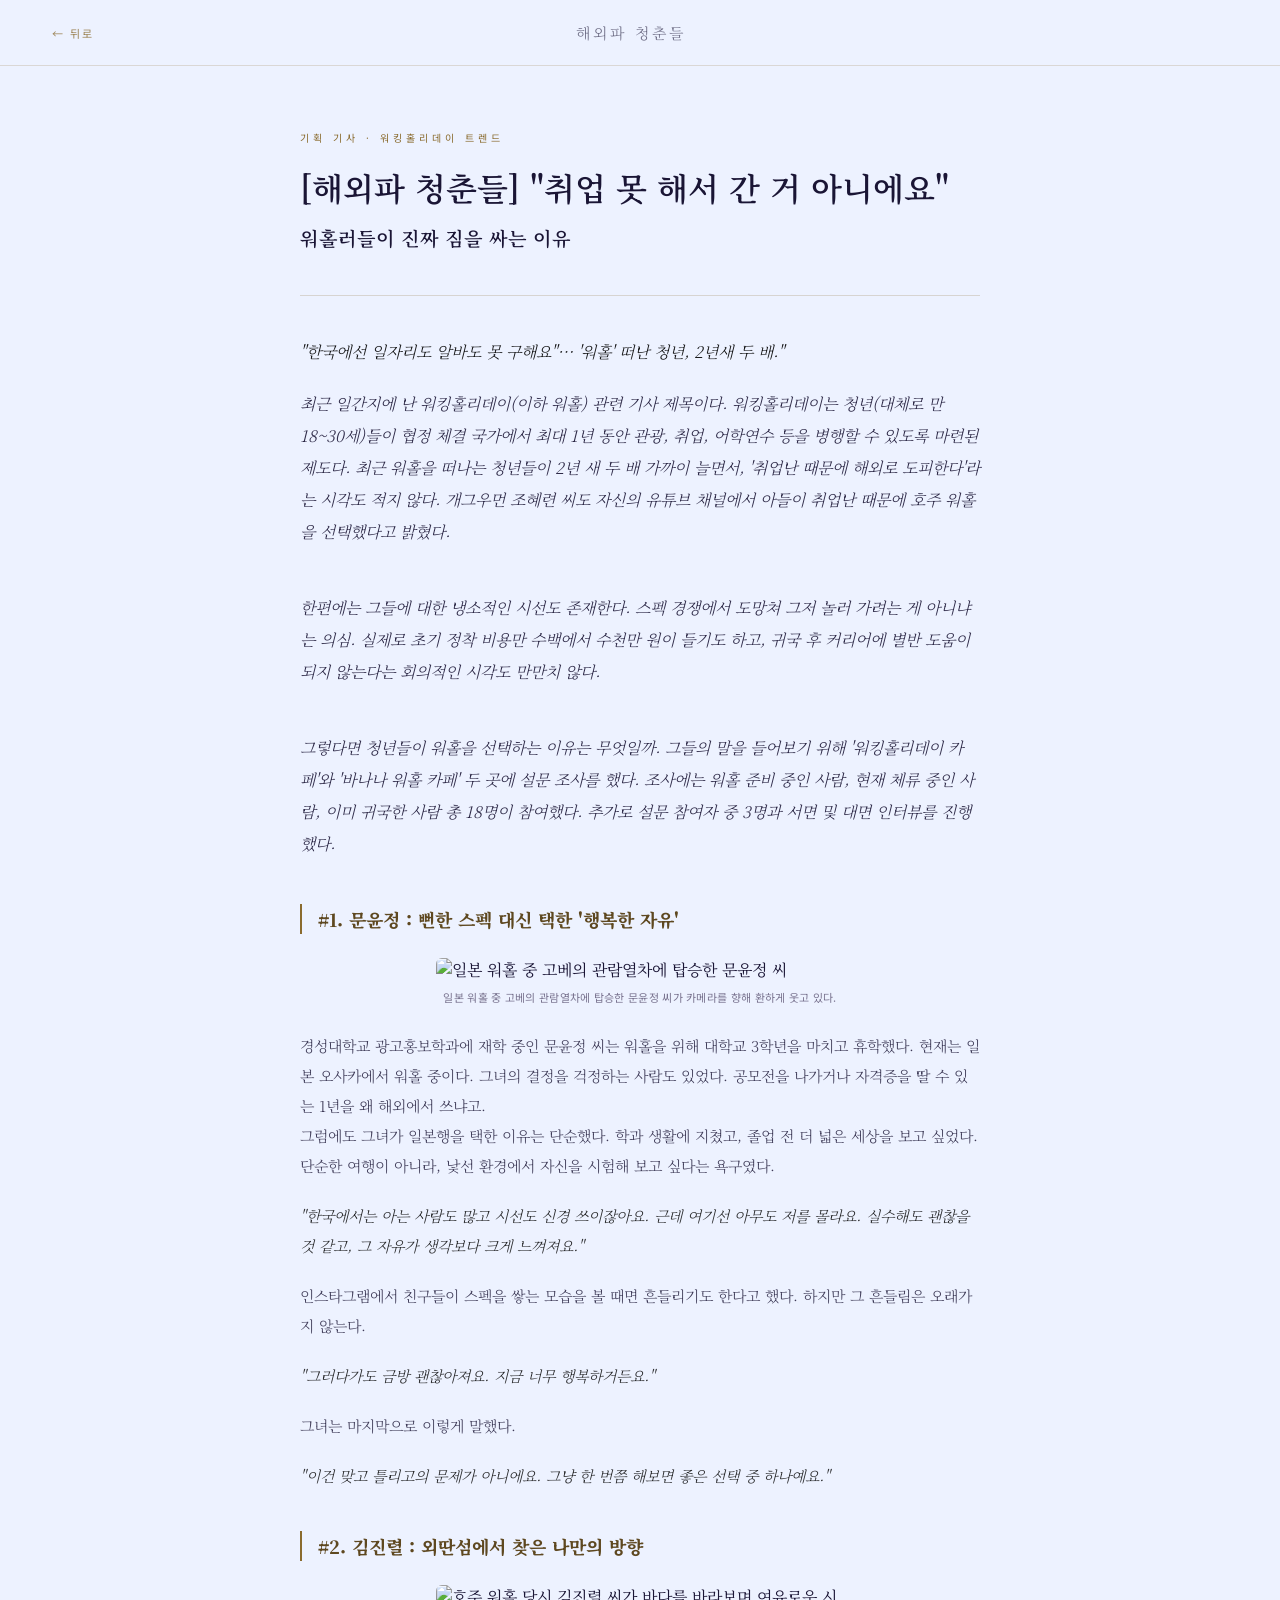
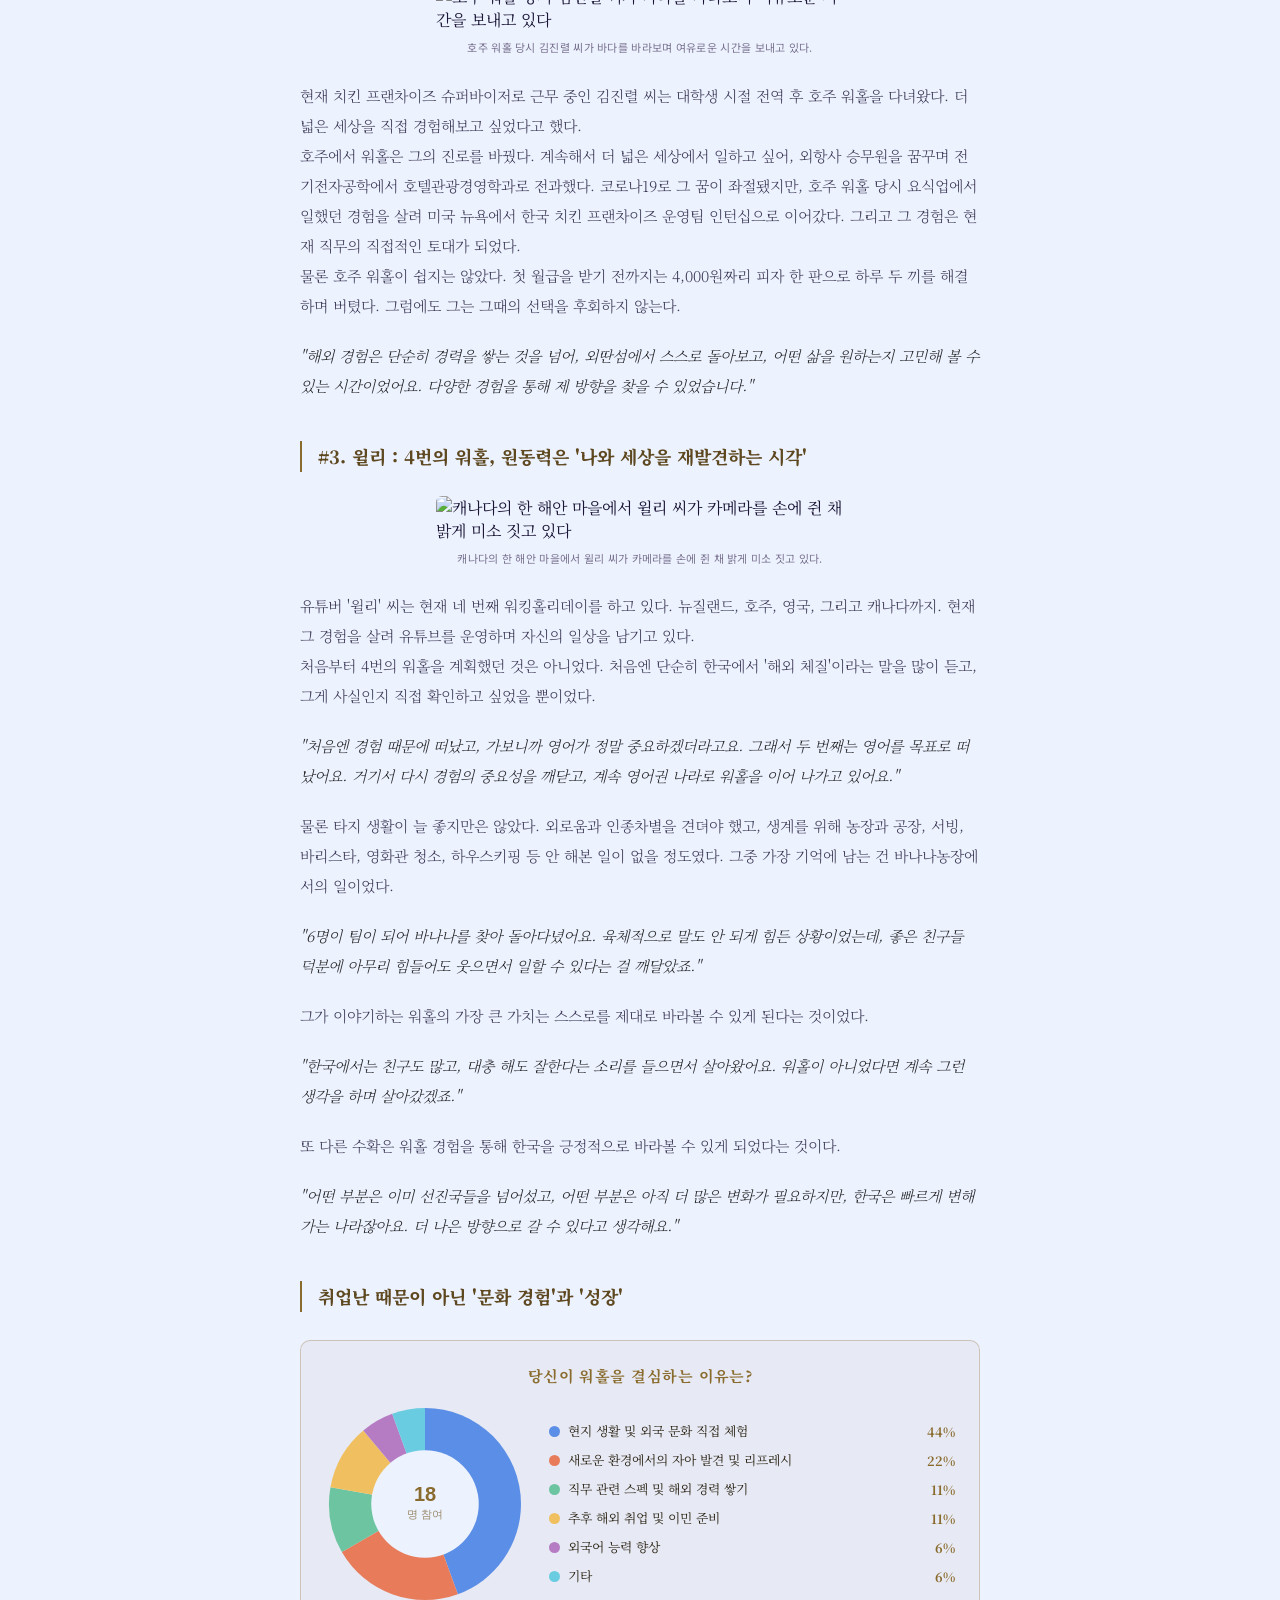
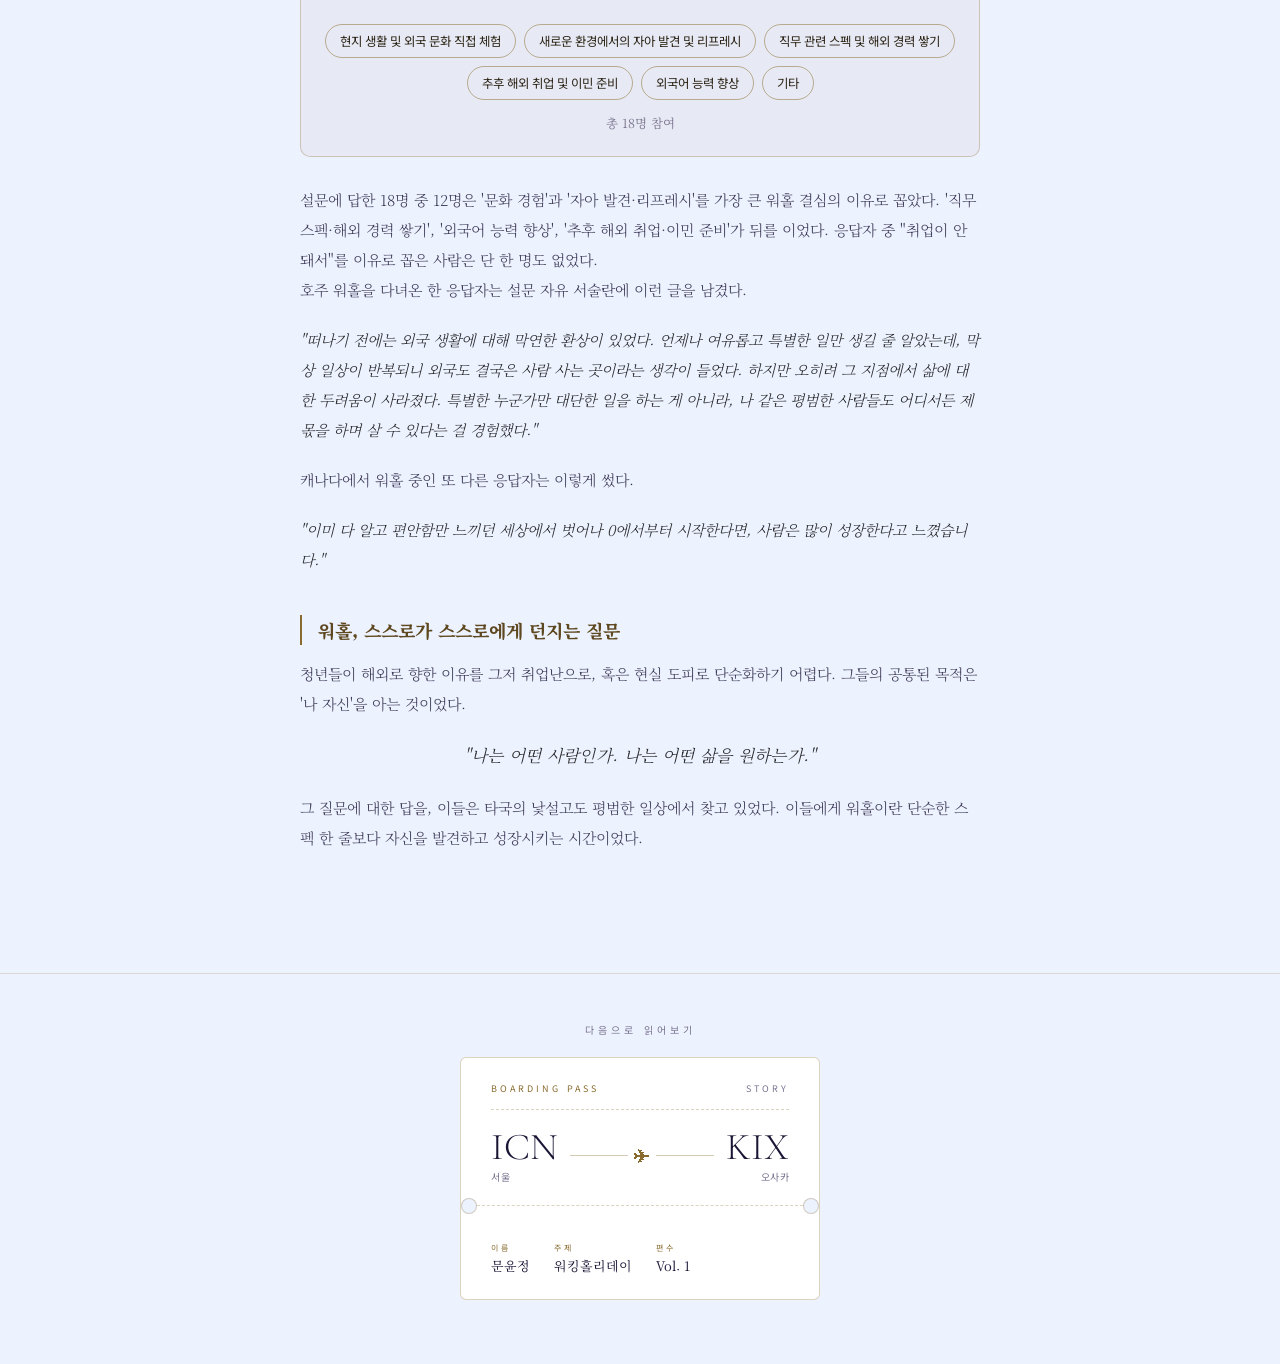
==== commit a367192e: "Revert article to ticket-based navigation - Remove inline article from index.html; add back ticket l" ====
--- a/main_article.html
+++ b/main_article.html
@@ -24,15 +24,19 @@
   <hr class="art-rule">
 
   <article class="art-body">
-    <p class="art-lead-text" style="font-style:italic; color: #000; margin: 20px 0;">"한국에선 일자리도 알바도 못 구해요"… '워홀' 떠난 청년, 2년 새 두 배."</p>
-    <p class="art-lead-text">최근 워킹홀리데이(이하 워홀) 관련 기사 제목이다. 워홀을 떠나는 청년들이 증가하면서, '취업난 때문에 해외로 도피한다'는 시각도 적지 않다. 개그우먼 조혜련 씨도 자신의 유튜브 채널에서 아들이 취업난 때문에 호주 워홀을 선택했다고 밝혔다.</p>
-    <p class="art-lead-text">취업난이 청년들을 해외로 내몬다는 생각 뒤에는 냉소적인 시선도 존재한다. 스펙 경쟁에서 도망쳐 그저 놀러 가려는 게 아니냐는 의심이다. 실제로 초기 정착 비용만 수백에서 수천만 원이 들기도 하고, 귀국 후 커리어에 별반 도움이 되지 않는다는 회의적인 시각도 만만치 않다.</p>
-    <p class="art-lead-text">하지만 이런 의견 속에서도 청년들이 짐을 싸는 데는 그들만의 분명한 이유가 있었다. 현실 도피나 단순한 유흥이 아닌, 그들의 진짜 목적을 확인하기 위해 '워킹홀리데이 카페'와 '바나나 워홀 카페' 두 곳에 설문 문항을 배포했다. 조사에는 워홀 준비 중인 사람, 현재 체류 중인 사람, 이미 귀국한 사람 등 총 18명이 참여했다. 나아가 설문 참여자 중 3명을 선정해 서면 및 대면 인터뷰를 추가로 진행했다.</p>
-
-    <div class="qa-item">
-      <p class="qa-q">#1. 문윤정 : 뻔한 스펙보다 낯선 환경 속에서 나를 알아가는 시간</p>
+    <p class="art-lead-text" style="font-style:italic; color: #000; margin: 20px 0;">"한국에선 일자리도 알바도 못 구해요"… '워홀' 떠난 청년, 2년새 두 배."</p>
+    <p class="art-lead-text">최근 일간지에 난 워킹홀리데이(이하 워홀) 관련 기사 제목이다. 워킹홀리데이는 청년(대체로 만 18~30세)들이 협정 체결 국가에서 최대 1년 동안 관광, 취업, 어학연수 등을 병행할 수 있도록 마련된 제도다. 최근 워홀을 떠나는 청년들이 2년 새 두 배 가까이 늘면서, '취업난 때문에 해외로 도피한다'라는 시각도 적지 않다. 개그우먼 조혜련 씨도 자신의 유튜브 채널에서 아들이 취업난 때문에 호주 워홀을 선택했다고 밝혔다.</p>
+    <p class="art-lead-text">한편에는 그들에 대한 냉소적인 시선도 존재한다. 스펙 경쟁에서 도망쳐 그저 놀러 가려는 게 아니냐는 의심. 실제로 초기 정착 비용만 수백에서 수천만 원이 들기도 하고, 귀국 후 커리어에 별반 도움이 되지 않는다는 회의적인 시각도 만만치 않다.</p>
+    <p class="art-lead-text">그렇다면 청년들이 워홀을 선택하는 이유는 무엇일까. 그들의 말을 들어보기 위해 '워킹홀리데이 카페'와 '바나나 워홀 카페' 두 곳에 설문 조사를 했다. 조사에는 워홀 준비 중인 사람, 현재 체류 중인 사람, 이미 귀국한 사람 총 18명이 참여했다. 추가로 설문 참여자 중 3명과 서면 및 대면 인터뷰를 진행했다.</p>
+
+    <div class="qa-item">
+      <p class="qa-q">#1. 문윤정 : 뻔한 스펙 대신 택한 '행복한 자유'</p>
+      <figure class="art-figure art-figure-person">
+        <img src="image/문윤정_일본 워홀.png" alt="일본 워홀 중 고베의 관람열차에 탑승한 문윤정 씨">
+        <figcaption>일본 워홀 중 고베의 관람열차에 탑승한 문윤정 씨가 카메라를 향해 환하게 웃고 있다.</figcaption>
+      </figure>
       <p class="qa-a">경성대학교 광고홍보학과에 재학 중인 문윤정 씨는 워홀을 위해 대학교 3학년을 마치고 휴학했다. 현재는 일본 오사카에서 워홀 중이다. 그녀의 결정을 걱정하는 사람도 있었다. 공모전을 나가거나 자격증을 딸 수 있는 1년을 왜 해외에서 쓰냐고.</p>
-      <p class="qa-a">그럼에도 그녀가 일본행을 택한 이유는 단순했다. 학과 생활에 지쳤고, 졸업 전 더 넓은 세상을 보고 싶었다. 단순한 여행이 아니라, 낯선 환경에서 스스로를 시험해보고 싶다는 욕구였다.</p>
+      <p class="qa-a">그럼에도 그녀가 일본행을 택한 이유는 단순했다. 학과 생활에 지쳤고, 졸업 전 더 넓은 세상을 보고 싶었다. 단순한 여행이 아니라, 낯선 환경에서 자신을 시험해 보고 싶다는 욕구였다.</p>
       <p class="qa-a" style="font-style:italic; color: #000; margin: 20px 0;">"한국에서는 아는 사람도 많고 시선도 신경 쓰이잖아요. 근데 여기선 아무도 저를 몰라요. 실수해도 괜찮을 것 같고, 그 자유가 생각보다 크게 느껴져요."</p>
       <p class="qa-a">인스타그램에서 친구들이 스펙을 쌓는 모습을 볼 때면 흔들리기도 한다고 했다. 하지만 그 흔들림은 오래가지 않는다.</p>
       <p class="qa-a" style="font-style:italic; color: #000; margin: 20px 0;">"그러다가도 금방 괜찮아져요. 지금 너무 행복하거든요."</p>
@@ -41,19 +45,27 @@
     </div>
 
     <div class="qa-item">
-      <p class="qa-q">#2. 김진렬 : 내 적성을 발견한 시간</p>
+      <p class="qa-q">#2. 김진렬 : 외딴섬에서 찾은 나만의 방향</p>
+      <figure class="art-figure art-figure-person">
+        <img src="image/김진렬_호주 워홀.jpeg" alt="호주 워홀 당시 김진렬 씨가 바다를 바라보며 여유로운 시간을 보내고 있다">
+        <figcaption>호주 워홀 당시 김진렬 씨가 바다를 바라보며 여유로운 시간을 보내고 있다.</figcaption>
+      </figure>
       <p class="qa-a">현재 치킨 프랜차이즈 슈퍼바이저로 근무 중인 김진렬 씨는 대학생 시절 전역 후 호주 워홀을 다녀왔다. 더 넓은 세상을 직접 경험해보고 싶었다고 했다.</p>
-      <p class="qa-a">호주에서의 워홀은 그의 진로를 바꿨다. 계속해서 더 넓은 세상에서 일하고 싶어, 외항사 승무원을 꿈꾸며 전기전자공학에서 호텔관광경영학과로 전과했다. 코로나19로 그 꿈이 좌절됐지만, 호주 워홀 당시 요식업에서 일했던 경험을 살려 미국 뉴욕에서 한국 치킨 프랜차이즈 운영팀 인턴십으로 이어갔다. 그리고 그 경험은 현재 직무의 직접적인 토대가 되었다.</p>
+      <p class="qa-a">호주에서 워홀은 그의 진로를 바꿨다. 계속해서 더 넓은 세상에서 일하고 싶어, 외항사 승무원을 꿈꾸며 전기전자공학에서 호텔관광경영학과로 전과했다. 코로나19로 그 꿈이 좌절됐지만, 호주 워홀 당시 요식업에서 일했던 경험을 살려 미국 뉴욕에서 한국 치킨 프랜차이즈 운영팀 인턴십으로 이어갔다. 그리고 그 경험은 현재 직무의 직접적인 토대가 되었다.</p>
       <p class="qa-a">물론 호주 워홀이 쉽지는 않았다. 첫 월급을 받기 전까지는 4,000원짜리 피자 한 판으로 하루 두 끼를 해결하며 버텼다. 그럼에도 그는 그때의 선택을 후회하지 않는다.</p>
-      <p class="qa-a" style="font-style:italic; color: #000; margin: 20px 0;">"해외 경험은 단순히 경력을 쌓는 것을 넘어, 외딴 섬에서 스스로 돌아보고, 어떤 삶을 원하는지 고민해볼 수 있는 시간이었어요. 다양한 경험을 통해 제 방향을 찾을 수 있었습니다."</p>
-    </div>
-
-    <div class="qa-item">
-      <p class="qa-q">#3. 윌리 : 4번의 워홀, 그것의 원동력은 경험</p>
-      <p class="qa-a">뉴질랜드, 호주, 영국, 캐나다. 현재 캐나다에서 생활 중인 '윌리' 씨는 워킹홀리데이를 네 차례 경험했다. 그 경험을 살려 현재는 '윌리'라는 이름으로 워홀 유튜브를 운영하며 자신의 일상을 남기고 있다.</p>
+      <p class="qa-a" style="font-style:italic; color: #000; margin: 20px 0;">"해외 경험은 단순히 경력을 쌓는 것을 넘어, 외딴섬에서 스스로 돌아보고, 어떤 삶을 원하는지 고민해 볼 수 있는 시간이었어요. 다양한 경험을 통해 제 방향을 찾을 수 있었습니다."</p>
+    </div>
+
+    <div class="qa-item">
+      <p class="qa-q">#3. 윌리 : 4번의 워홀, 원동력은 '나와 세상을 재발견하는 시각'</p>
+      <figure class="art-figure art-figure-person">
+        <img src="image/윌리_캐나다 워홀.png" alt="캐나다의 한 해안 마을에서 윌리 씨가 카메라를 손에 쥔 채 밝게 미소 짓고 있다">
+        <figcaption>캐나다의 한 해안 마을에서 윌리 씨가 카메라를 손에 쥔 채 밝게 미소 짓고 있다.</figcaption>
+      </figure>
+      <p class="qa-a">유튜버 '윌리' 씨는 현재 네 번째 워킹홀리데이를 하고 있다. 뉴질랜드, 호주, 영국, 그리고 캐나다까지. 현재 그 경험을 살려 유튜브를 운영하며 자신의 일상을 남기고 있다.</p>
       <p class="qa-a">처음부터 4번의 워홀을 계획했던 것은 아니었다. 처음엔 단순히 한국에서 '해외 체질'이라는 말을 많이 듣고, 그게 사실인지 직접 확인하고 싶었을 뿐이었다.</p>
-      <p class="qa-a" style="font-style:italic; color: #000; margin: 20px 0;">"처음엔 경험 때문에 떠났고, 가보니까 영어가 정말 중요하겠더라고요. 그래서 두 번째는 영어를 목표로 떠났어요. 거기서 다시 경험의 중요성을 깨닫고, 계속 영어권 나라로 워홀을 이어나가고 있어요."</p>
-      <p class="qa-a">물론 타지 생활이 늘 좋지만은 않았다. 외로움과 인종차별을 견뎌야 했고, 생계를 위해 농장과 공장, 서빙, 바리스타, 영화관 청소, 하우스키핑 등 안 해본 일이 없을 정도였다. 그 중 가장 기억에 남는 건 바나나 농장에서의 일이었다.</p>
+      <p class="qa-a" style="font-style:italic; color: #000; margin: 20px 0;">"처음엔 경험 때문에 떠났고, 가보니까 영어가 정말 중요하겠더라고요. 그래서 두 번째는 영어를 목표로 떠났어요. 거기서 다시 경험의 중요성을 깨닫고, 계속 영어권 나라로 워홀을 이어 나가고 있어요."</p>
+      <p class="qa-a">물론 타지 생활이 늘 좋지만은 않았다. 외로움과 인종차별을 견뎌야 했고, 생계를 위해 농장과 공장, 서빙, 바리스타, 영화관 청소, 하우스키핑 등 안 해본 일이 없을 정도였다. 그중 가장 기억에 남는 건 바나나농장에서의 일이었다.</p>
       <p class="qa-a" style="font-style:italic; color: #000; margin: 20px 0;">"6명이 팀이 되어 바나나를 찾아 돌아다녔어요. 육체적으로 말도 안 되게 힘든 상황이었는데, 좋은 친구들 덕분에 아무리 힘들어도 웃으면서 일할 수 있다는 걸 깨달았죠."</p>
       <p class="qa-a">그가 이야기하는 워홀의 가장 큰 가치는 스스로를 제대로 바라볼 수 있게 된다는 것이었다.</p>
       <p class="qa-a" style="font-style:italic; color: #000; margin: 20px 0;">"한국에서는 친구도 많고, 대충 해도 잘한다는 소리를 들으면서 살아왔어요. 워홀이 아니었다면 계속 그런 생각을 하며 살아갔겠죠."</p>
@@ -62,8 +74,17 @@
     </div>
 
     <div class="qa-item">
-      <p class="qa-q">취업난 때문이 아닌 '문화 경험'</p>
-      <p class="qa-a">설문에 답한 18명도 '문화 경험'과 '자아 발견·리프레시'를 가장 큰 워홀 결심의 이유로 꼽았다. '직무 스펙·해외 경력 쌓기', '외국어 능력 향상', '추후 해외 취업·이민 준비'가 뒤를 이었다. 응답자 중 "취업이 안 돼서"를 이유로 꼽은 사람은 단 한 명도 없었다.</p>
+      <p class="qa-q">취업난 때문이 아닌 '문화 경험'과 '성장'</p>
+      <div class="vote-wrap">
+        <p class="vote-heading">당신이 워홀을 결심하는 이유는?</p>
+        <div class="vote-chart-row">
+          <canvas id="voteCanvas" width="200" height="200"></canvas>
+          <ul class="vote-legend" id="voteLegend"></ul>
+        </div>
+        <div class="vote-btns" id="voteBtns"></div>
+        <p class="vote-total">총 <span id="voteTotal">0</span>명 참여</p>
+      </div>
+      <p class="qa-a">설문에 답한 18명 중 12명은 '문화 경험'과 '자아 발견·리프레시'를 가장 큰 워홀 결심의 이유로 꼽았다. '직무 스펙·해외 경력 쌓기', '외국어 능력 향상', '추후 해외 취업·이민 준비'가 뒤를 이었다. 응답자 중 "취업이 안 돼서"를 이유로 꼽은 사람은 단 한 명도 없었다.</p>
       <p class="qa-a">호주 워홀을 다녀온 한 응답자는 설문 자유 서술란에 이런 글을 남겼다.</p>
       <p class="qa-a" style="font-style:italic; color: #000; margin: 20px 0;">"떠나기 전에는 외국 생활에 대해 막연한 환상이 있었다. 언제나 여유롭고 특별한 일만 생길 줄 알았는데, 막상 일상이 반복되니 외국도 결국은 사람 사는 곳이라는 생각이 들었다. 하지만 오히려 그 지점에서 삶에 대한 두려움이 사라졌다. 특별한 누군가만 대단한 일을 하는 게 아니라, 나 같은 평범한 사람들도 어디서든 제 몫을 하며 살 수 있다는 걸 경험했다."</p>
       <p class="qa-a">캐나다에서 워홀 중인 또 다른 응답자는 이렇게 썼다.</p>
@@ -71,17 +92,10 @@
     </div>
 
     <div class="qa-item">
-      <p class="qa-q">워홀은 스스로가 스스로에게 던지는 질문</p>
-      <p class="qa-a">워홀은 분명 완벽한 선택이 아니다. 초기 정착 비용만 수백에서 수천만 원이 들고, 낯선 언어와 문화 속에서 홀로 버텨야 하는 날도 있다. 그럼에도 이들이 해외로 향하는 이유는 한국이 싫어서, 현실을 피해서도 아니었다. 더 넓은 곳에서 스스로에게 질문을 던지고 싶어서다.</p>
+      <p class="qa-q">워홀, 스스로가 스스로에게 던지는 질문</p>
+      <p class="qa-a">청년들이 해외로 향한 이유를 그저 취업난으로, 혹은 현실 도피로 단순화하기 어렵다. 그들의 공통된 목적은 '나 자신'을 아는 것이었다.</p>
       <p class="qa-a" style="font-style:italic; text-align: center; font-size: 1.05em; letter-spacing: 0.02em; color: #000; margin: 20px 0;">"나는 어떤 사람인가. 나는 어떤 삶을 원하는가."</p>
-      <p class="qa-a">그 질문에 대한 답을, 이들은 해외의 평범한 일상 속에서 찾고 있었다.</p>
-    </div>
-
-    <div style="margin-top: 40px; padding: 20px 24px; border: 1px solid rgba(138,107,46,0.45); border-radius: 6px; background: rgba(138,107,46,0.07);">
-      <p style="font-size: 0.82em; color: var(--muted, #9a8a6a); line-height: 1.8;">
-        <strong style="color: var(--gold, #c8a84b);">워킹홀리데이(Working Holiday)란?</strong><br>
-        만 18~30세 청년이 협정 체결 국가에서 최대 1년간 관광, 취업, 어학연수 등을 병행할 수 있도록 마련된 제도. 2024년 기준 국내 발급 비자 수는 3만 8,590건으로, 2022년 대비 두 배 가까이 증가했다.
-      </p>
+      <p class="qa-a">그 질문에 대한 답을, 이들은 타국의 낯설고도 평범한 일상에서 찾고 있었다. 이들에게 워홀이란 단순한 스펙 한 줄보다 자신을 발견하고 성장시키는 시간이었다.</p>
     </div>
   </article>
 
@@ -127,5 +141,85 @@
   </a>
 </section>
 
+<script>
+(function () {
+  const LABELS = ['현지 생활 및 외국 문화 직접 체험', '새로운 환경에서의 자아 발견 및 리프레시', '직무 관련 스펙 및 해외 경력 쌓기', '추후 해외 취업 및 이민 준비', '외국어 능력 향상', '기타'];
+  const BASE   = [8, 4, 2, 2, 1, 1];
+  const COLORS = ['#5b8ee6', '#e87c5a', '#6cc4a0', '#f0c060', '#b57cc4', '#6acce0'];
+
+  function getVotes() {
+    try { const s = localStorage.getItem('wh_votes'); return s ? JSON.parse(s) : [...BASE]; }
+    catch { return [...BASE]; }
+  }
+  function saveVotes(v) {
+    try { localStorage.setItem('wh_votes', JSON.stringify(v)); } catch {}
+  }
+  function getUserVote() {
+    try { return localStorage.getItem('wh_uservote'); } catch { return null; }
+  }
+
+  window.castVote = function (idx) {
+    const prev = getUserVote();
+    const v = getVotes();
+    if (prev !== null) v[parseInt(prev)]--;
+    v[idx]++;
+    try { localStorage.setItem('wh_uservote', String(idx)); } catch {}
+    saveVotes(v);
+    render(v);
+  };
+
+  function drawDonut(canvas, votes) {
+    const ctx = canvas.getContext('2d');
+    const W = canvas.width, H = canvas.height;
+    ctx.clearRect(0, 0, W, H);
+    const total = votes.reduce((a, b) => a + b, 0);
+    if (!total) return;
+    const cx = W / 2, cy = H / 2, r = Math.min(W, H) / 2 - 4, ri = r * 0.56;
+    let start = -Math.PI / 2;
+    votes.forEach(function (v, i) {
+      const angle = (v / total) * 2 * Math.PI;
+      ctx.beginPath();
+      ctx.moveTo(cx, cy);
+      ctx.arc(cx, cy, r, start, start + angle);
+      ctx.closePath();
+      ctx.fillStyle = COLORS[i];
+      ctx.fill();
+      start += angle;
+    });
+    ctx.beginPath();
+    ctx.arc(cx, cy, ri, 0, 2 * Math.PI);
+    ctx.fillStyle = getComputedStyle(document.body).getPropertyValue('--bg') || '#f5f0e8';
+    ctx.fill();
+    ctx.fillStyle = '#8a6b2e';
+    ctx.font = 'bold 20px sans-serif';
+    ctx.textAlign = 'center';
+    ctx.textBaseline = 'middle';
+    ctx.fillText(total, cx, cy - 9);
+    ctx.font = '11px sans-serif';
+    ctx.fillStyle = '#9a8a6a';
+    ctx.fillText('명 참여', cx, cy + 11);
+  }
+
+  function render(votes) {
+    const total = votes.reduce((a, b) => a + b, 0);
+    drawDonut(document.getElementById('voteCanvas'), votes);
+    document.getElementById('voteLegend').innerHTML = LABELS.map(function (l, i) {
+      const pct = total ? Math.round(votes[i] / total * 100) : 0;
+      return '<li class="vl-item"><span class="vl-dot" style="background:' + COLORS[i] + '"></span>'
+           + '<span class="vl-label">' + l + '</span>'
+           + '<span class="vl-pct">' + pct + '%</span></li>';
+    }).join('');
+    document.getElementById('voteTotal').textContent = total;
+    const userVote = getUserVote();
+    document.getElementById('voteBtns').innerHTML = LABELS.map(function (l, i) {
+      const active = userVote === String(i) ? ' voted' : '';
+      return '<button class="vote-btn' + active + '" onclick="castVote(' + i + ')">' + l + '</button>';
+    }).join('');
+  }
+
+  render(getVotes());
+})();
+</script>
+
 </body>
 </html>
--- a/style.css
+++ b/style.css
@@ -341,6 +341,122 @@
   letter-spacing: 0.3px;
   margin-top: 8px;
   line-height: 1.6;
+}
+.art-figure {
+  margin: 24px 0;
+}
+
+/* Interactive vote chart */
+.vote-wrap {
+  margin: 28px 0;
+  padding: 24px;
+  border: 1px solid rgba(138,107,46,0.3);
+  border-radius: 10px;
+  background: rgba(138,107,46,0.05);
+}
+.vote-heading {
+  font-family: 'Noto Serif KR', serif;
+  font-size: 0.95em;
+  font-weight: 700;
+  color: var(--gold, #c8a84b);
+  margin: 0 0 18px;
+  text-align: center;
+  letter-spacing: 0.03em;
+}
+.vote-chart-row {
+  display: flex;
+  align-items: center;
+  gap: 24px;
+  margin-bottom: 20px;
+}
+.vote-chart-row canvas {
+  flex-shrink: 0;
+}
+.vote-legend {
+  list-style: none;
+  padding: 0;
+  margin: 0;
+  flex: 1;
+  display: flex;
+  flex-direction: column;
+  gap: 10px;
+}
+.vl-item {
+  display: flex;
+  align-items: center;
+  gap: 8px;
+}
+.vl-dot {
+  width: 11px;
+  height: 11px;
+  border-radius: 50%;
+  flex-shrink: 0;
+}
+.vl-label {
+  font-size: 0.8em;
+  color: var(--ink, #2c2416);
+  flex: 1;
+  line-height: 1.4;
+}
+.vl-pct {
+  font-size: 0.8em;
+  font-weight: 700;
+  color: var(--gold, #c8a84b);
+  min-width: 34px;
+  text-align: right;
+}
+.vote-btns {
+  display: flex;
+  flex-wrap: wrap;
+  gap: 8px;
+  justify-content: center;
+  margin-bottom: 14px;
+}
+.vote-btn {
+  padding: 7px 14px;
+  border: 1.5px solid rgba(138,107,46,0.5);
+  border-radius: 20px;
+  background: transparent;
+  font-family: 'Noto Sans KR', sans-serif;
+  font-size: 0.78em;
+  color: var(--ink, #2c2416);
+  cursor: pointer;
+  transition: background 0.15s, color 0.15s, border-color 0.15s;
+}
+.vote-btn:hover {
+  background: rgba(138,107,46,0.12);
+  border-color: var(--gold, #c8a84b);
+}
+.vote-btn.voted {
+  background: var(--gold, #c8a84b);
+  border-color: var(--gold, #c8a84b);
+  color: #fff;
+  font-weight: 700;
+}
+.vote-total {
+  text-align: center;
+  font-size: 0.78em;
+  color: var(--muted, #9a8a6a);
+  margin: 0;
+}
+.art-figure img {
+  width: 100%;
+  display: block;
+  border-radius: 6px;
+}
+.art-figure-person {
+  max-width: 60%;
+  margin-left: auto;
+  margin-right: auto;
+}
+.art-figure figcaption {
+  font-family: 'Noto Sans KR', sans-serif;
+  font-size: 11px;
+  color: var(--muted);
+  letter-spacing: 0.3px;
+  margin-top: 8px;
+  line-height: 1.6;
+  text-align: center;
 }
 
 /* ── MAIN ARTICLE SECTION ── */
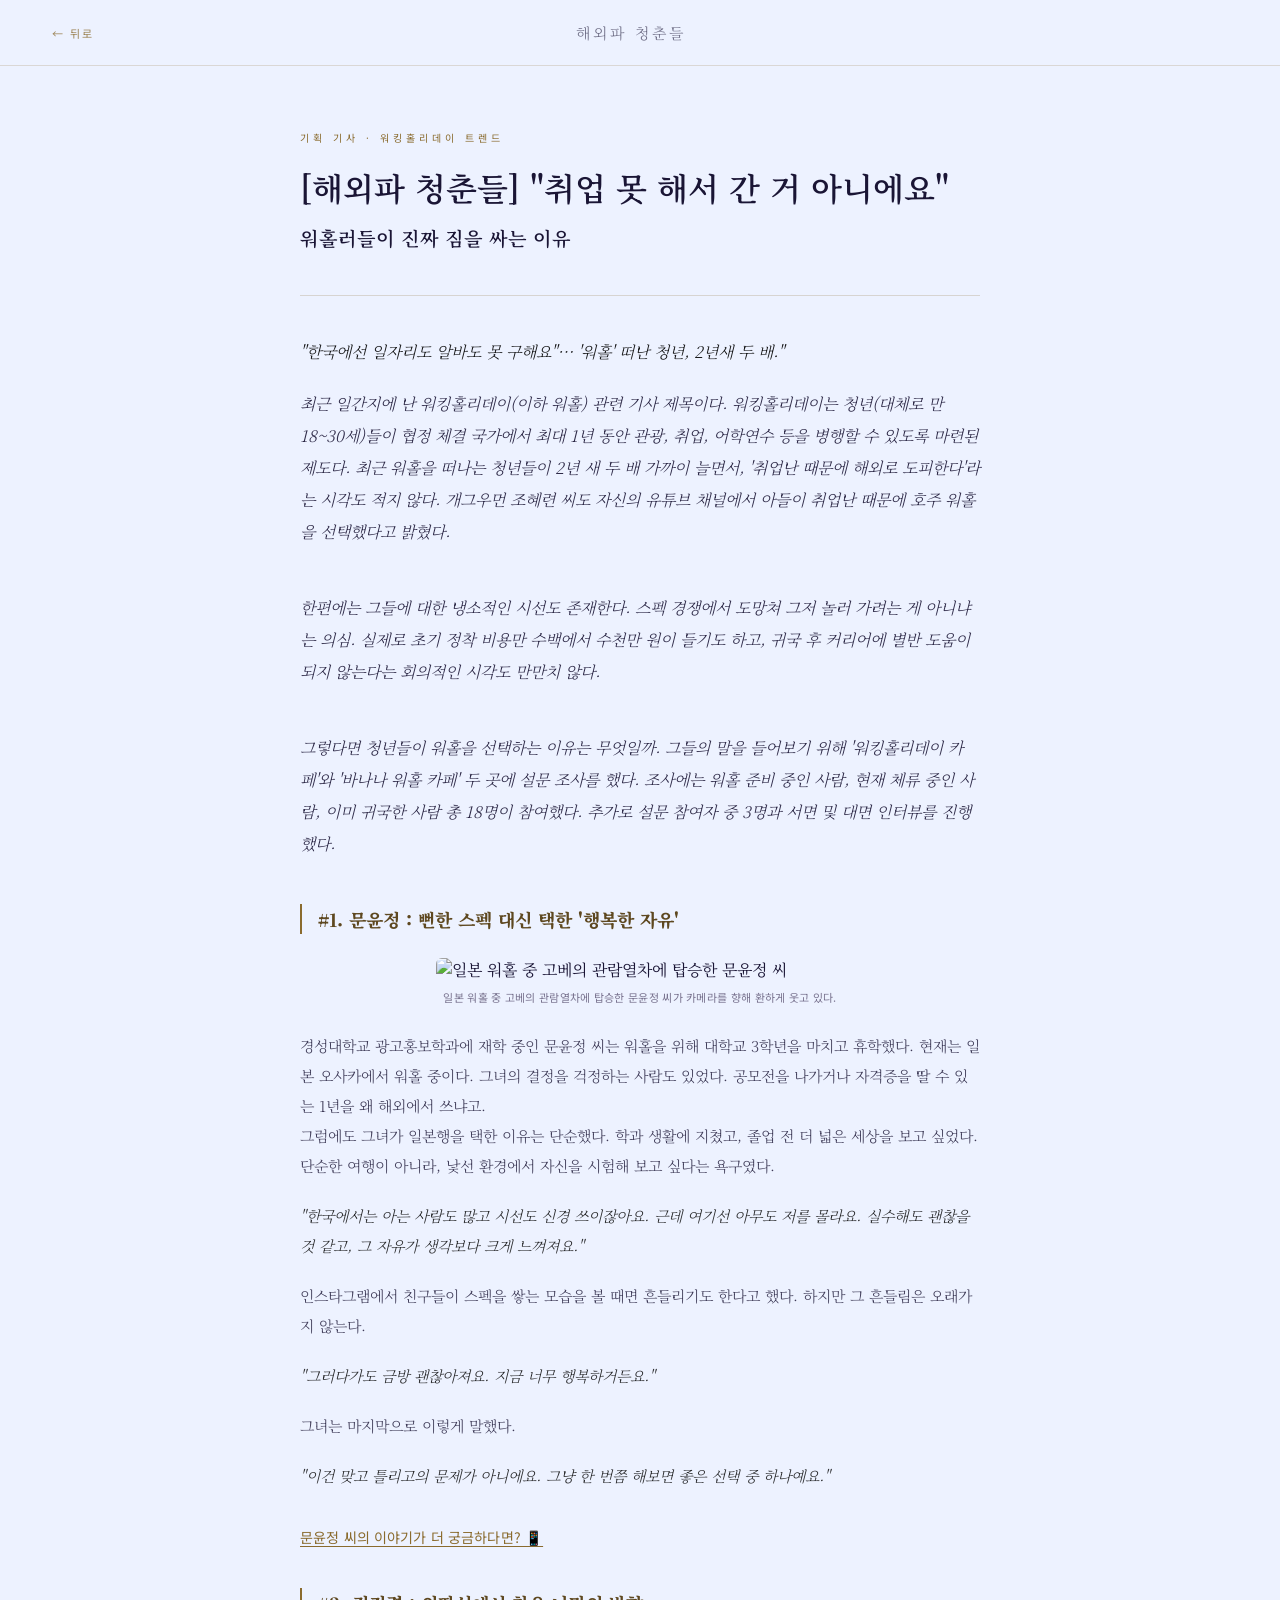
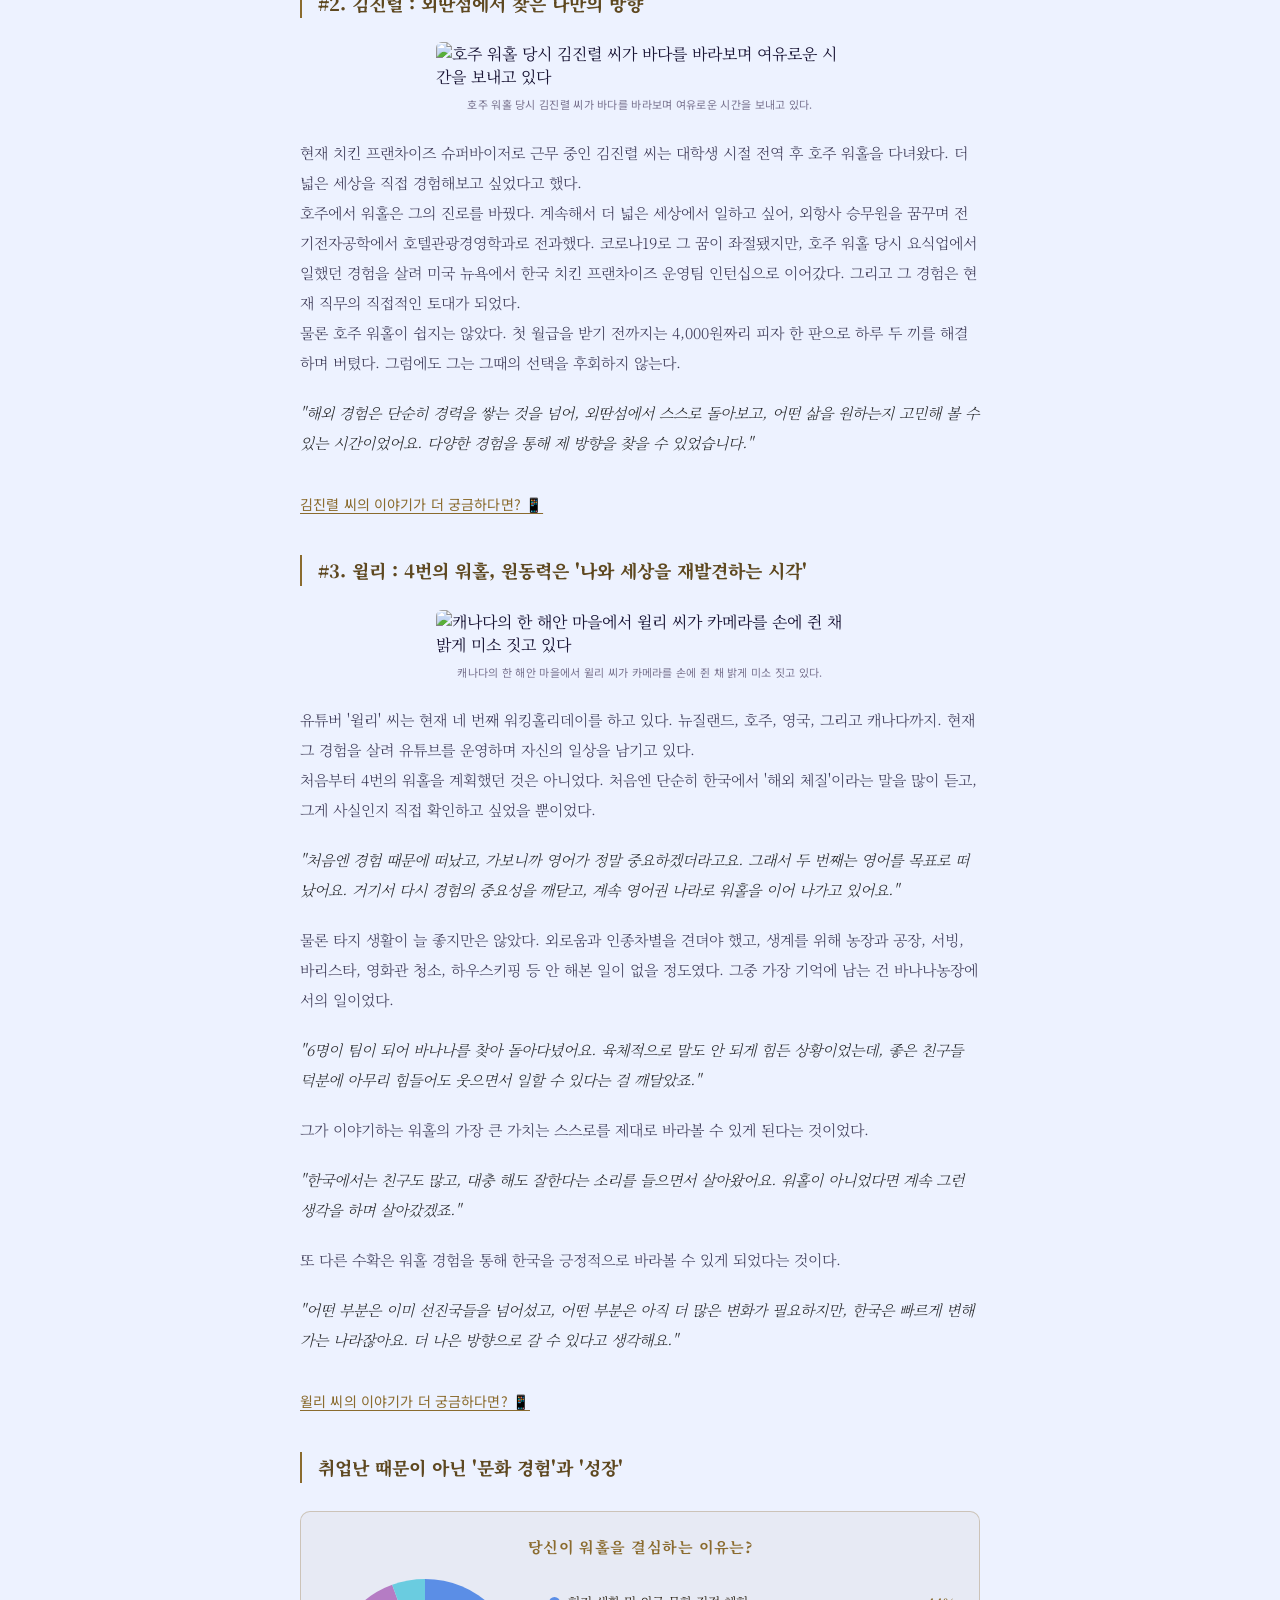
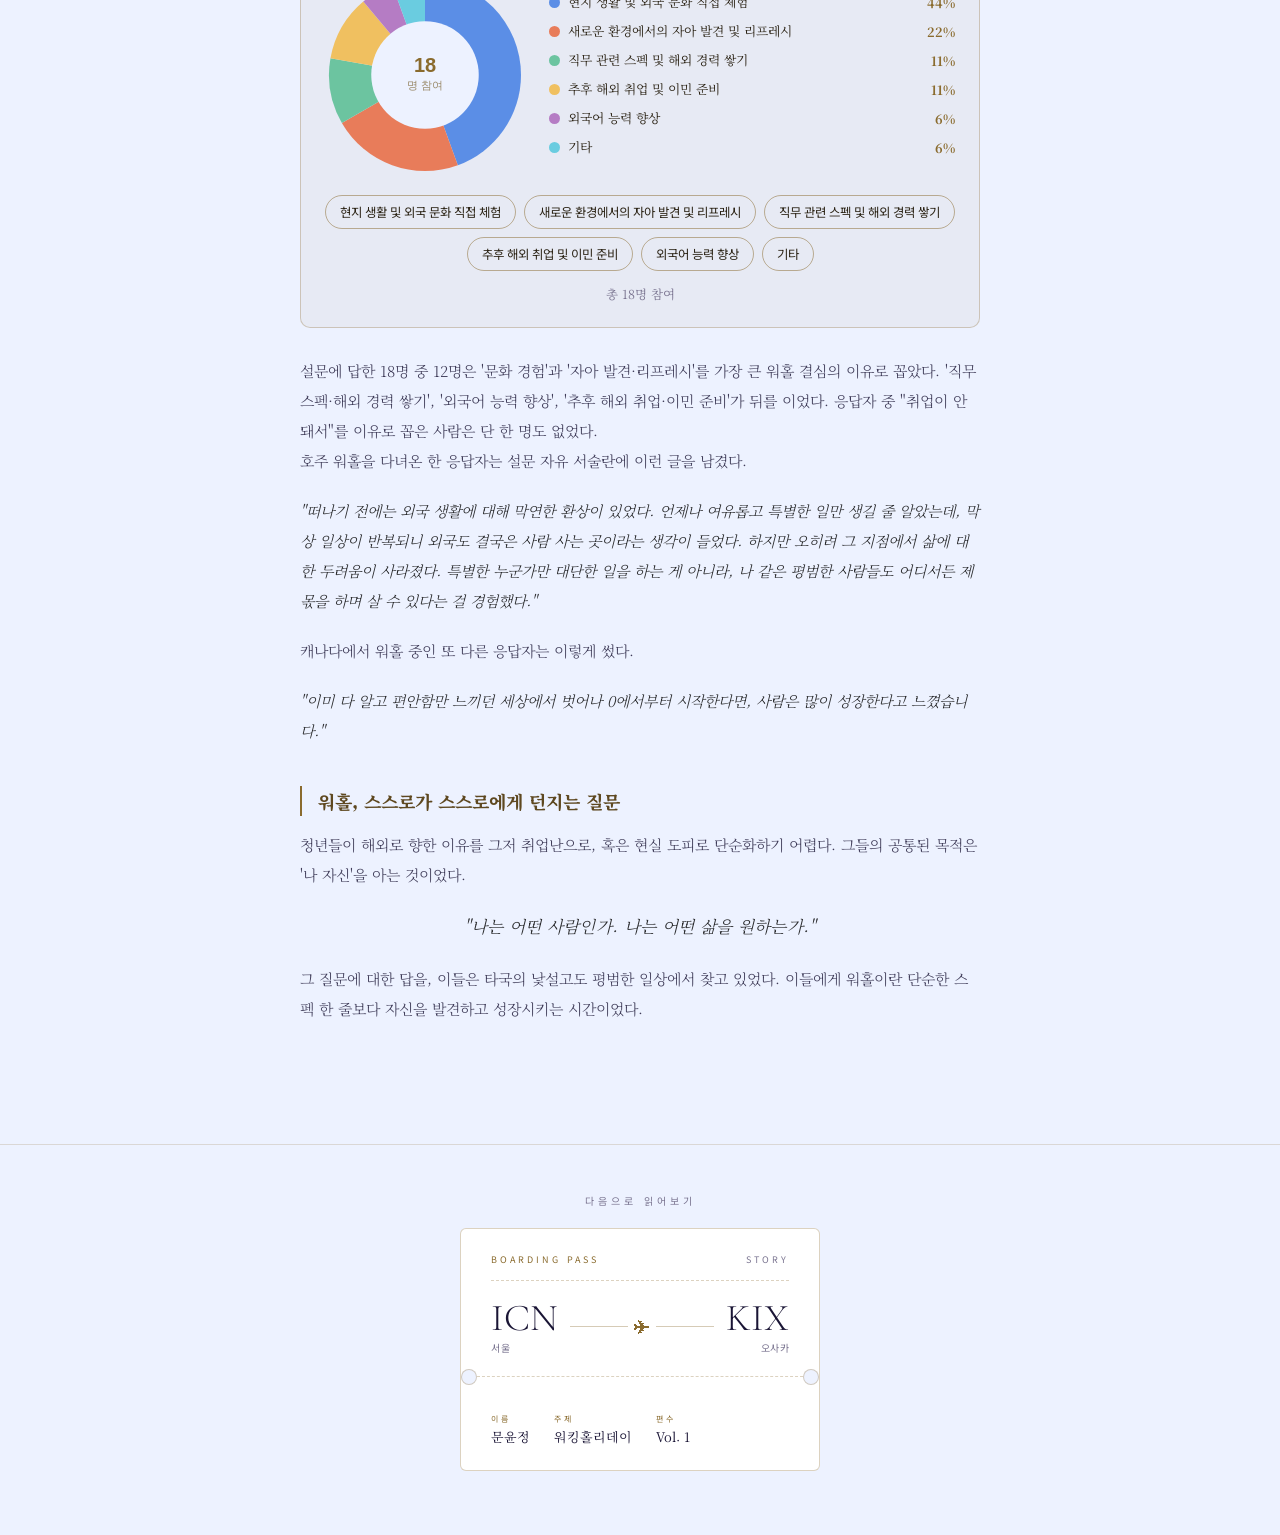
==== commit cd120a01: "Add two-level chat modal with corrected interview data for all three interviewees - Add phone-style " ====
--- a/main_article.html
+++ b/main_article.html
@@ -42,6 +42,7 @@
       <p class="qa-a" style="font-style:italic; color: #000; margin: 20px 0;">"그러다가도 금방 괜찮아져요. 지금 너무 행복하거든요."</p>
       <p class="qa-a">그녀는 마지막으로 이렇게 말했다.</p>
       <p class="qa-a" style="font-style:italic; color: #000; margin: 20px 0;">"이건 맞고 틀리고의 문제가 아니에요. 그냥 한 번쯤 해보면 좋은 선택 중 하나예요."</p>
+      <button class="chat-trigger" onclick="openChat('munjunjeong')">문윤정 씨의 이야기가 더 궁금하다면? 📱</button>
     </div>
 
     <div class="qa-item">
@@ -54,6 +55,7 @@
       <p class="qa-a">호주에서 워홀은 그의 진로를 바꿨다. 계속해서 더 넓은 세상에서 일하고 싶어, 외항사 승무원을 꿈꾸며 전기전자공학에서 호텔관광경영학과로 전과했다. 코로나19로 그 꿈이 좌절됐지만, 호주 워홀 당시 요식업에서 일했던 경험을 살려 미국 뉴욕에서 한국 치킨 프랜차이즈 운영팀 인턴십으로 이어갔다. 그리고 그 경험은 현재 직무의 직접적인 토대가 되었다.</p>
       <p class="qa-a">물론 호주 워홀이 쉽지는 않았다. 첫 월급을 받기 전까지는 4,000원짜리 피자 한 판으로 하루 두 끼를 해결하며 버텼다. 그럼에도 그는 그때의 선택을 후회하지 않는다.</p>
       <p class="qa-a" style="font-style:italic; color: #000; margin: 20px 0;">"해외 경험은 단순히 경력을 쌓는 것을 넘어, 외딴섬에서 스스로 돌아보고, 어떤 삶을 원하는지 고민해 볼 수 있는 시간이었어요. 다양한 경험을 통해 제 방향을 찾을 수 있었습니다."</p>
+      <button class="chat-trigger" onclick="openChat('kimjinryeol')">김진렬 씨의 이야기가 더 궁금하다면? 📱</button>
     </div>
 
     <div class="qa-item">
@@ -71,6 +73,7 @@
       <p class="qa-a" style="font-style:italic; color: #000; margin: 20px 0;">"한국에서는 친구도 많고, 대충 해도 잘한다는 소리를 들으면서 살아왔어요. 워홀이 아니었다면 계속 그런 생각을 하며 살아갔겠죠."</p>
       <p class="qa-a">또 다른 수확은 워홀 경험을 통해 한국을 긍정적으로 바라볼 수 있게 되었다는 것이다.</p>
       <p class="qa-a" style="font-style:italic; color: #000; margin: 20px 0;">"어떤 부분은 이미 선진국들을 넘어섰고, 어떤 부분은 아직 더 많은 변화가 필요하지만, 한국은 빠르게 변해가는 나라잖아요. 더 나은 방향으로 갈 수 있다고 생각해요."</p>
+      <button class="chat-trigger" onclick="openChat('willy')">윌리 씨의 이야기가 더 궁금하다면? 📱</button>
     </div>
 
     <div class="qa-item">
@@ -141,7 +144,232 @@
   </a>
 </section>
 
+<!-- Chat Modal -->
+<div class="chat-overlay" id="chatOverlay" onclick="closeChatOverlay(event)">
+  <div class="chat-phone">
+    <div class="chat-phone-header">
+      <button class="chat-close-btn" onclick="closeChat()">✕</button>
+      <div class="chat-phone-info">
+        <span class="chat-phone-avatar" id="chatAvatar"></span>
+        <div>
+          <p class="chat-phone-name" id="chatName"></p>
+          <p class="chat-phone-status">온라인</p>
+        </div>
+      </div>
+    </div>
+    <div class="chat-messages" id="chatMessages"></div>
+    <div class="chat-chips-wrap">
+      <div class="chat-chips-header">
+        <button class="chat-back-btn" id="chatBackBtn" onclick="showCategories()" style="display:none">← 뒤로</button>
+        <p class="chat-chips-label" id="chatChipsLabel">카테고리를 선택해보세요</p>
+      </div>
+      <div class="chat-chips" id="chatChips"></div>
+    </div>
+  </div>
+</div>
+
 <script>
+const CHAT_DATA = {
+  munjunjeong: {
+    name: '문윤정',
+    avatar: '🇯🇵',
+    youtube: 'https://www.youtube.com/@mo0nchive',
+    greeting: '안녕하세요! 오사카에서 워홀 중인 문윤정이에요 😊 궁금한 거 편하게 물어보세요!',
+    categories: [
+      {
+        label: '워홀 결심 & 준비',
+        questions: [
+          { q: '일본 워홀을 처음 생각하게 된 계기가 뭔가요?', a: '처음엔 애니메이션이랑 일본 아이돌 밴드에 관심이 많아서 일본어 공부를 시작했어요. 그러다 유튜브에 일본 워홀 브이로그가 뜨면서 "나도 해볼까?" 하는 생각이 들었어요. 마침 4학년 올라가기 전에 휴학할 생각이었고, 그 1년을 워홀로 보내기로 결심했어요!' },
+          { q: '스펙 대신 워홀을 선택한 이유가 있나요?', a: '엄청 고민했어요. 동기들은 공모전 나가고 자격증 딸 수 있는 1년인데... 근데 학과 생활에 지쳐있었고, 새로운 환경에서 스스로를 시험해보고 싶다는 욕구가 더 컸어요. 졸업 전에 더 넓은 세상을 보고 싶었고요.' },
+          { q: '비자 준비는 어떻게 하셨나요?', a: '일본은 1년에 4번 심사가 있어요. 저는 4분기 비자를 받으려고 9월부터 준비해서 10월에 서류 제출, 11월에 결과 받고 바로 떠났어요! 비자 발급 시 통장에 280만 원 이상 필수고, 초기 정착 비용까지 포함하면 천만 원은 여유 있게 준비하는 게 좋아요.' },
+          { q: '비자 합격의 핵심 포인트가 뭔가요?', a: '"워킹"보다 "홀리데이"를 어떻게 보낼 건지를 중점으로 써야 해요! 일 관련 내용보다 문화 체험·관광 계획을 구체적으로 적는 게 유리해요. 저는 페스티벌이나 마츠리를 좋아해서 월별 체험 리스트를 짜서 제출했었어요 😊' },
+          { q: '언어 준비는 어떻게 했나요?', a: '1년 동안 독학으로 공부해서 JLPT N2를 취득했어요. 해커스 인터넷 강의를 들으면서요. 비자에 꼭 필요한 건 아니지만, 1년 생활할 거니까 어느 정도 의사소통은 필요하다고 생각했어요. 기본 회화 정도면 생활하는 데 큰 문제는 없어요!' }
+        ]
+      },
+      {
+        label: '일본 현지 생활',
+        questions: [
+          { q: '막상 가보니 달랐던 점이 있었나요?', a: '매일매일 새로울 줄 알았는데, 막상 살아보니 진짜 똑같이 사람 사는 것 같더라고요 😄 주거 지역 돌아다니면 한국이랑 별반 다를 바가 없다는 걸 느낄 때가 많아요. 근데 오히려 그게 편안하기도 하고, 외국도 결국 사람 사는 곳이라는 걸 알게 됐어요.' },
+          { q: '일본 생활 중 겪은 문화 차이가 있었나요?', a: '자전거! 일본은 걸어 다니는 사람보다 자전거 탄 사람이 더 많은 것 같아요. 좁은 인도에서 자전거가 너무 많이 다녀서 치일 뻔한 적도 있고, 실제로 한 번 치이기도 했어요 😅 최근에 법이 바뀌어서 자전거가 도로로 다니게 됐다니 좀 나아질 것 같아요.' },
+          { q: '가장 잘 왔다 싶었던 순간이 있나요?', a: '아는 사람이 아무도 없으니 시선적인 자유가 있어요. 눈치 안 봐도 되고, 내 마음대로 편하게 행동해도 되고, 외국인이니까 실수해도 괜찮을 것 같은 기분이요. 집 앞 산책도, 새로운 음식도, 가까운 여행도 항상 좋아요 😊' },
+          { q: '워홀에 필요한 금액은 어느정도 인가요?', a: '우선 비자를 발급받을 때는 통장에 280만원 이상 있으면 돼요. 하지만 제가 실제로 와서 생활을 해보니까 초기 정착 비용으로는 천만 원 정도는 들고 오셔야 될 것 같아요. 요즘에는 워홀에서 일을 하지 않는 분들도 종종 계신데, 2500만 원 정도 들고 오면 1년 동안은 일 안 하고 살 수 있는 것 같아요.' }
+        ]
+      },
+      {
+        label: '솔직한 이야기',
+        questions: [
+          { q: '후회한 적은 없었나요?', a: '인스타에서 친구들이 스펙 쌓는 모습을 볼 때 가끔 "그냥 한국에 있을 걸..." 싶기도 해요. 근데 금방 괜찮아져요. 지금 너무 행복하거든요 😊' },
+          { q: '주변 반응은 어땠나요?', a: '가족들은 "좋은 기회다, 꼭 가라"고 하셨어요. 부모님이 자유로운 분위기이기도 하고, 해외 경험이 중요할 거라고 말씀하셨어요. 친구들도 "자기도 가고 싶다, 여건만 되면 가고 싶다"는 반응이 대부분이었어요!' },
+          { q: '워홀을 고민하는 분들에게 한마디!', a: '이건 맞고 틀리고의 문제가 아니에요. 그냥 한 번쯤 해보면 좋은 선택 중 하나예요. 남들은 경험 못 할 순간들이 정말 많거든요. 단, 돈은 꼭 충분히 챙겨 오세요! 진짜 많이 들어요 😅' }
+        ]
+      },
+      {
+        label: '귀국 후 & 진로',
+        questions: [
+          { q: '워홀 후 계획이 있나요?', a: '일단 복학해서 4학년 생활을 해야죠. 원래는 졸업 후 바로 취준 계획이었는데, 워홀 하다 보니 꼭 그게 정답은 아닌 것 같더라고요. 워홀을 한 번 더 할 수도 있고, 다른 활동들도 더 생각해볼 것 같아요!' },
+          { q: '워홀이 진로에 어떤 영향을 줄 것 같나요?', a: '워홀 하면서 유튜브도 하고 있는데, 여러 곳을 촬영하고 기록하는 게 포트폴리오가 될 수 있을 것 같아요. 그리고 작은 것에서도 예쁜 걸 발견하는 시선, 세상을 바라보는 시야가 성장한 것 같아요. 광고·홍보 일을 하고 싶긴 한데, 꼭 한국에서 해야 한다는 생각은 없어졌어요.' },
+          { q: '일본에서 계속 살 가능성도 있나요?', a: '기회가 된다면 일본에서 취업해보고 싶어요. 취업 비자나 장기 체류 비자는 학교를 졸업해야 받을 수 있는 걸로 알고 있어서, 일단 졸업하고 나서 일본 취업 기회가 생기면 꼭 도전해보고 싶어요!' }
+        ]
+      },
+      { label: '📺 유튜브 보러 가기', youtube: true }
+    ]
+  },
+  kimjinryeol: {
+    name: '김진렬',
+    avatar: '🇦🇺',
+    greeting: '안녕하세요, 김진렬입니다! 현재 치킨 프랜차이즈 슈퍼바이저로 일하고 있어요. 호주 워홀부터 미국 인턴십까지 궁금하신 거 뭐든 물어보세요!',
+    categories: [
+      {
+        label: '워홀 결심 & 준비',
+        questions: [
+          { q: '처음 워홀을 결심하게 된 계기가 뭔가요?', a: '대학 1학년 때 교수님이 "전역 후 해외 경험을 해보는 것도 좋다"고 말씀하셨어요. 그땐 크게 와닿지 않았는데, 해군으로 입대해서 순항 훈련으로 10개국을 돌아보니 더 넓은 세상을 경험하고 싶다는 생각이 강해졌어요. 전역 후 바로 복학 대신 워홀을 선택했습니다!' },
+          { q: '호주 워홀 준비 과정이 어떻게 됐나요?', a: '호주는 비교적 준비가 간단해요. 다만 저는 당시 군대에 있어서 제가 직접 하지는 못하고, 어학원을 통해서 모든 절차를 처리했어요.' },
+          { q: '가장 힘들었던 순간은 언제였나요?', a: '정착 초기가 제일 힘들었어요. 현지 정보도 없고, 군 복무 때 모은 적금이 전 재산이었거든요. 첫 월급 받기 전까지 일주일 동안 4,000원짜리 피자 한 판으로 하루 두 끼를 버텼어요. 지금 돌이켜보면 그 경험이 지금의 저를 만든 것 같아요 😊' }
+        ]
+      },
+      {
+        label: '호주 생활',
+        questions: [
+          { q: '호주에서 어떤 일을 했나요?', a: '조리병 경험을 살려 요식업 쪽에서 일했어요. 초기 3개월은 어학원 다니면서 한식 레스토랑에서 오후~밤 11시까지 일했어요. 이후엔 일식 레스토랑 주방 총괄을 맡았어요. 잡씨크나 한인 커뮤니티 사이트로 일자리를 구했어요!' },
+          { q: '수입과 생활비가 어느 정도였나요?', a: '일식 레스토랑에서 주 6일 하루 10시간 기준으로 월 약 400만 원이었어요. 식비는 음식점에서 해결하고, 주거비는 평균적으로 월 70만 원 수준이었어요. 군 복무 때 월급이 30만 원이었던 것과 비교하면 정말 큰 차이죠 😄' }
+        ]
+      },
+      {
+        label: '미국 인턴십',
+        questions: [
+          { q: '미국 인턴십은 어떻게 가게 됐나요?', a: '코로나로 항공업계 꿈이 좌절된 후 학교 K-MOVE 프로그램을 알게 됐어요. 미국 비즈니스 과정에 지원해서 약 6개월 준비했어요. 뉴욕에서 한국 치킨 프랜차이즈 운영팀 인턴십을 하게 됐고, J-1 비자로 미국에 갔어요!' },
+          { q: '미국에서 구체적으로 어떤 일을 했나요?', a: '처음 3개월은 직영점에서 조리·발주·직원 스케줄 관리 등 매장 운영 전반을 배웠어요. 이후엔 미국 동부 지역 출장을 다니며 신규 매장 오픈을 지원하고, 가맹점주 대상 조리 매뉴얼 교육도 했어요. 지금 하는 슈퍼바이저 일의 직접적인 토대가 됐어요!' }
+        ]
+      },
+      {
+        label: '진로 & 현재',
+        questions: [
+          { q: '호주·미국·한국 업무 문화 차이가 있었나요?', a: '한국은 직급·나이 기반 위계가 뚜렷한 반면, 호주·미국은 수평적인 분위기가 강해요. 미국에서는 신기한 경험도 있었는데, 휴식 시간에 대마를 하고 돌아오는 직원들을 보거나 도난이 발생해도 총기 위험 때문에 절대 제지하지 말라는 매뉴얼이 있었어요. 정말 다른 세계더라고요 😅' },
+          { q: '워홀이 진로에 어떤 영향을 미쳤나요?', a: '호주 워홀로 더 넓은 세상에서 일하고 싶다는 꿈을 갖게 됐고, 그게 전과까지 이어졌어요. 미국 치킨 프랜차이즈 경험이 현재 직무로도 연결됐고요. 해외 경험은 단순히 경력을 넘어 어떤 삶을 원하는지 고민하게 해주는 시간이었어요.' },
+          { q: '영주권까지 고려했는데 한국에 온 이유가 있나요?', a: '입사한 회사에서 비자 연장과 영주권 취득을 지원해줬어요. 근데 취득 과정에서 장기간 한국에 돌아오기 어려운 상황이었고, 함께 일하던 여자친구가 한국으로 돌아가기로 해서요. 함께하는 삶을 더 중요하게 생각했어요 😊' },
+          { q: '준비하는 분들에게 한마디!', a: '완벽하게 준비된 상태를 기다리기보다 일단 도전하는 게 중요해요. 경험을 통해 배우는 부분이 훨씬 크거든요. 워홀은 "워킹"뿐 아니라 "홀리데이"이기도 하니까, 일에만 집중하기보다 다양한 경험과 여유를 즐기는 것도 잊지 마세요!' }
+        ]
+      }
+    ]
+  },
+  willy: {
+    name: '윌리',
+    avatar: '🇨🇦',
+    youtube: 'https://www.youtube.com/@nomadic_wili/videos',
+    greeting: '안녕하세요, 윌리예요! 뉴질랜드·호주·영국·캐나다, 지금 네 번째 워홀 중이에요 🍁 궁금하신 거 편하게 물어보세요!',
+    categories: [
+      {
+        label: '워홀 결심 & 4개국 여정',
+        questions: [
+          { q: '처음 워홀을 결심하게 된 계기가 뭔가요?', a: '어릴 때부터 "해외 체질"이라는 말을 많이 들었어요. "해외가 도대체 어떤 곳이길래 나한테 맞는다는 거지?" 하는 궁금증이 커졌고, 자연스럽게 워홀에 관심을 갖게 됐어요. 스스로 돈을 벌면서 생활할 수 있다는 게 제 상황에 제일 맞는 방식이라 생각해 선택했어요!' },
+          { q: '4번이나 워홀을 이어간 원동력이 뭔가요?', a: '처음엔 경험을 위해 떠났는데, 가보니 영어가 정말 중요하겠더라고요. 그래서 두 번째는 영어를 목표로 떠났어요. 거기서 또 경험의 중요성을 깨달았고요. 경험도 잡고 영어도 잡는 방법이 계속 새로운 환경에 저를 노출시키는 거라는 생각이 들어 자연스럽게 이어갔어요.' },
+          { q: '처음 떠나기 전 두려움은 없었나요?', a: '평소에 어디서든 적응을 잘해서 걱정을 별로 안 했는데, 모르는 언어를 쓰는 환경에서 나 혼자 살아갈 생각을 하니 엄청 두려웠어요. 그때 친구가 "새로운 도전에는 항상 두려움이 따르는 거야. 그 두려움을 안고 나아가는 사람이 용기 있는 거야"라고 해줬는데, 그 말 덕에 마음의 태풍이 잠잠해졌어요.' },
+          { q: '4개국 중 가장 좋았던 나라는 어디예요?', a: '항상 첫 워홀이었던 뉴질랜드요! 준비도 제일 많이 했고 제일 힘들었기 때문에 제일 많이 생각나요. 무엇보다 자연이 정말 아름다워요. 뉴질랜드·호주·캐나다 다 살아본 사람들을 만났는데 다들 저와 같은 말을 하더라고요. 좋은 의미로 충격적인 자연이에요 🌿' }
+        ]
+      },
+      {
+        label: '현지 생활 & 일',
+        questions: [
+          { q: '어떤 일들을 해봤나요?', a: '농장, 공장, 서빙, 바리스타, 영화관 청소, 하우스키핑, 주방 보조 등 정말 다양하게 했어요. 가장 기억에 남는 건 바나나 농장이에요. 6명이 팀이 되어 돌아다니는데, 육체적으로 말도 안 되게 힘든 상황에서도 좋은 팀원들 덕에 웃으면서 일할 수 있었어요. 그 친구들과 지금도 연락해요 😊' },
+          { q: '영어 때문에 많이 힘들었나요?', a: '영어가 제일 큰 걸림돌일거라 생각했는데, 아니다 다를까 정말 큰 벽이 되더라고요. 근데 몇 달 지내다 보니 "영어가 부족해서 안 될 거야"라는 내 마음이 더 문제였다는 걸 깨달았어요. 그 마음에서 벗어나는 순간 더 다양한 경험을 할 수 있게 됐어요!' },
+          { q: '워홀의 가장 큰 매력은 뭔가요?', a: '사계절을 경험하면서 내가 별로라고 생각했던 것들을 다시금 경험해볼 수 있는 시간이 생긴다는 게 최고의 매력이에요. 여행은 날씨 운이 필요하지만, 워홀은 충분한 시간이 있으니까요 😊' }
+        ]
+      },
+      {
+        label: '솔직한 이야기',
+        questions: [
+          { q: '그만두고 싶었던 순간은 없었나요?', a: '외로움을 잘 안 타는데, 주변 모든 사람이 다 나랑 안 맞는 시기가 있었어요. 일도 잘 안 되고 코로나도 터지면서 처음으로 "한국 가고 싶다"는 생각을 했어요. 그래도 버텼고, 지금은 정말 잘 버텼다 생각해요.' },
+          { q: '가장 충격적이었던 사건이 있나요?', a: '6명의 청소년들과 싸울 뻔한 적이 있어요. 아시안이라는 이유로 야채를 던지고 케첩을 뿌려서 주먹다짐 직전까지 갔는데, 주변 사람들이 햄버거 먹으면서 방관하고 있는 모습이 정말 충격이었죠.' },
+          { q: '"정말 잘 왔다" 싶었던 순간이 있나요?', a: '내가 얼마나 스스로를 잘 몰랐는지 깨닫는 순간마다요. 한국에서는 친구도 많고 대충해도 잘한다는 소리만 들었는데, 워홀을 하면서 그게 진짜가 아니라는 걸 알게 됐어요. 이걸 깨닫게 된 게 워홀의 가장 큰 가치 같아요.' }
+        ]
+      },
+      {
+        label: '한국 vs 해외 시각',
+        questions: [
+          { q: '해외 생활하면서 한국을 보는 시각이 달라졌나요?', a: '더 긍정적으로 바라보게 됐어요. 선진국들에서 살아보니 한국이 그 나라들이 지나온 길을 정말 빠르게 따라가고 있다는 걸 느꼈어요. 어떤 부분은 이미 선진국을 넘어섰고, 실패한 정책들을 보면서 한국이 더 나은 방향으로 갈 수 있다는 생각도 들었어요.' },
+          { q: '워홀 꿈꾸는 분들에게 한마디!', a: 'It\'s now or never.' }
+        ]
+      },
+      { label: '📺 유튜브 보러 가기', youtube: true }
+    ]
+  }
+};
+
+let currentPerson = null;
+let currentCatIdx = null;
+
+function openChat(personId) {
+  currentPerson = personId;
+  currentCatIdx = null;
+  const data = CHAT_DATA[personId];
+  document.getElementById('chatAvatar').textContent = data.avatar;
+  document.getElementById('chatName').textContent = data.name;
+  document.getElementById('chatMessages').innerHTML = '';
+  appendReceive(data.greeting);
+  showCategories();
+  document.getElementById('chatOverlay').classList.add('active');
+  document.body.style.overflow = 'hidden';
+}
+
+function closeChat() {
+  document.getElementById('chatOverlay').classList.remove('active');
+  document.body.style.overflow = '';
+}
+
+function closeChatOverlay(e) {
+  if (e.target === document.getElementById('chatOverlay')) closeChat();
+}
+
+function showCategories() {
+  currentCatIdx = null;
+  const data = CHAT_DATA[currentPerson];
+  document.getElementById('chatBackBtn').style.display = 'none';
+  document.getElementById('chatChipsLabel').textContent = '카테고리를 선택해보세요';
+  document.getElementById('chatChips').innerHTML = data.categories.map(function(cat, i) {
+    return '<button class="chat-chip' + (cat.youtube ? ' chat-chip-yt' : '') + '" onclick="selectCategory(' + i + ')">' + cat.label + '</button>';
+  }).join('');
+}
+
+function selectCategory(idx) {
+  const data = CHAT_DATA[currentPerson];
+  const cat = data.categories[idx];
+  if (cat.youtube) {
+    window.open(data.youtube, '_blank');
+    return;
+  }
+  currentCatIdx = idx;
+  document.getElementById('chatBackBtn').style.display = 'inline-block';
+  document.getElementById('chatChipsLabel').textContent = cat.label;
+  document.getElementById('chatChips').innerHTML = cat.questions.map(function(q, i) {
+    return '<button class="chat-chip" onclick="askQuestion(' + i + ')">' + q.q + '</button>';
+  }).join('');
+}
+
+function askQuestion(idx) {
+  const data = CHAT_DATA[currentPerson];
+  const q = data.categories[currentCatIdx].questions[idx];
+  appendSend(q.q);
+  setTimeout(function() { appendReceive(q.a); }, 700);
+}
+
+function appendSend(text) {
+  const msgs = document.getElementById('chatMessages');
+  const div = document.createElement('div');
+  div.className = 'chat-bubble chat-bubble-send';
+  div.textContent = text;
+  msgs.appendChild(div);
+  msgs.scrollTop = msgs.scrollHeight;
+}
+
+function appendReceive(text) {
+  const msgs = document.getElementById('chatMessages');
+  const div = document.createElement('div');
+  div.className = 'chat-bubble chat-bubble-recv';
+  div.textContent = text;
+  msgs.appendChild(div);
+  msgs.scrollTop = msgs.scrollHeight;
+}
+
 (function () {
   const LABELS = ['현지 생활 및 외국 문화 직접 체험', '새로운 환경에서의 자아 발견 및 리프레시', '직무 관련 스펙 및 해외 경력 쌓기', '추후 해외 취업 및 이민 준비', '외국어 능력 향상', '기타'];
   const BASE   = [8, 4, 2, 2, 1, 1];
--- a/style.css
+++ b/style.css
@@ -1241,3 +1241,192 @@
   .photo-story-grid { grid-template-columns: repeat(2, 1fr); }
   .art-title { font-size: 26px; }
 }
+
+/* Chat trigger button */
+.chat-trigger {
+  display: inline-block;
+  margin-top: 16px;
+  padding: 0;
+  background: none;
+  border: none;
+  font-family: 'Noto Sans KR', sans-serif;
+  font-size: 0.88em;
+  color: var(--gold, #c8a84b);
+  cursor: pointer;
+  text-decoration: underline;
+  text-underline-offset: 3px;
+  letter-spacing: 0.01em;
+}
+.chat-trigger:hover { color: #a07830; }
+
+/* Chat overlay */
+.chat-overlay {
+  display: none;
+  position: fixed;
+  inset: 0;
+  background: rgba(0,0,0,0.55);
+  z-index: 1000;
+  align-items: center;
+  justify-content: center;
+}
+.chat-overlay.active { display: flex; }
+
+/* Phone frame */
+.chat-phone {
+  width: 360px;
+  max-width: 95vw;
+  height: 600px;
+  max-height: 88vh;
+  background: #f0f0f0;
+  border-radius: 36px;
+  box-shadow: 0 24px 60px rgba(0,0,0,0.35);
+  display: flex;
+  flex-direction: column;
+  overflow: hidden;
+}
+
+/* Header */
+.chat-phone-header {
+  background: #fff;
+  padding: 14px 16px 12px;
+  display: flex;
+  align-items: center;
+  gap: 12px;
+  border-bottom: 1px solid #e5e5e5;
+  flex-shrink: 0;
+}
+.chat-close-btn {
+  background: none;
+  border: none;
+  font-size: 16px;
+  color: #888;
+  cursor: pointer;
+  padding: 4px 8px;
+  line-height: 1;
+}
+.chat-phone-info {
+  display: flex;
+  align-items: center;
+  gap: 10px;
+  flex: 1;
+}
+.chat-phone-avatar {
+  font-size: 28px;
+  line-height: 1;
+}
+.chat-phone-name {
+  font-family: 'Noto Sans KR', sans-serif;
+  font-size: 0.95em;
+  font-weight: 700;
+  color: #1a1a1a;
+  margin: 0;
+}
+.chat-phone-status {
+  font-size: 0.72em;
+  color: #4caf50;
+  margin: 0;
+}
+
+/* Messages area */
+.chat-messages {
+  flex: 1;
+  overflow-y: auto;
+  padding: 16px 14px;
+  display: flex;
+  flex-direction: column;
+  gap: 10px;
+  background: #e9e9eb;
+}
+.chat-bubble {
+  max-width: 78%;
+  padding: 10px 14px;
+  border-radius: 18px;
+  font-family: 'Noto Sans KR', sans-serif;
+  font-size: 0.84em;
+  line-height: 1.55;
+  word-break: keep-all;
+  animation: bubbleIn 0.2s ease;
+}
+@keyframes bubbleIn {
+  from { opacity: 0; transform: translateY(6px); }
+  to   { opacity: 1; transform: translateY(0); }
+}
+.chat-bubble-recv {
+  background: #fff;
+  color: #1a1a1a;
+  border-bottom-left-radius: 4px;
+  align-self: flex-start;
+}
+.chat-bubble-send {
+  background: #c8a84b;
+  color: #fff;
+  border-bottom-right-radius: 4px;
+  align-self: flex-end;
+}
+
+/* Question chips */
+.chat-chips-wrap {
+  background: #fff;
+  padding: 12px 14px 16px;
+  border-top: 1px solid #e5e5e5;
+  flex-shrink: 0;
+}
+.chat-chips-label {
+  font-size: 0.72em;
+  color: #999;
+  margin: 0 0 8px;
+  font-family: 'Noto Sans KR', sans-serif;
+}
+.chat-chips {
+  display: flex;
+  flex-wrap: wrap;
+  gap: 7px;
+}
+.chat-chip {
+  padding: 6px 13px;
+  border: 1.5px solid #c8a84b;
+  border-radius: 16px;
+  background: transparent;
+  font-family: 'Noto Sans KR', sans-serif;
+  font-size: 0.76em;
+  color: #8a6b2e;
+  cursor: pointer;
+  transition: background 0.15s, color 0.15s;
+  white-space: nowrap;
+}
+.chat-chip:hover {
+  background: #c8a84b;
+  color: #fff;
+}
+.chat-chips-header {
+  display: flex;
+  align-items: center;
+  gap: 8px;
+  margin-bottom: 8px;
+}
+.chat-back-btn {
+  background: none;
+  border: none;
+  color: #c8a84b;
+  font-family: 'Noto Sans KR', sans-serif;
+  font-size: 0.76em;
+  cursor: pointer;
+  padding: 2px 6px;
+  border-radius: 10px;
+  flex-shrink: 0;
+  transition: background 0.15s;
+}
+.chat-back-btn:hover {
+  background: #f5efd3;
+}
+.chat-chips-header .chat-chips-label {
+  margin: 0;
+}
+.chat-chip-yt {
+  border-color: #ff0000;
+  color: #c00;
+}
+.chat-chip-yt:hover {
+  background: #ff0000;
+  color: #fff;
+}
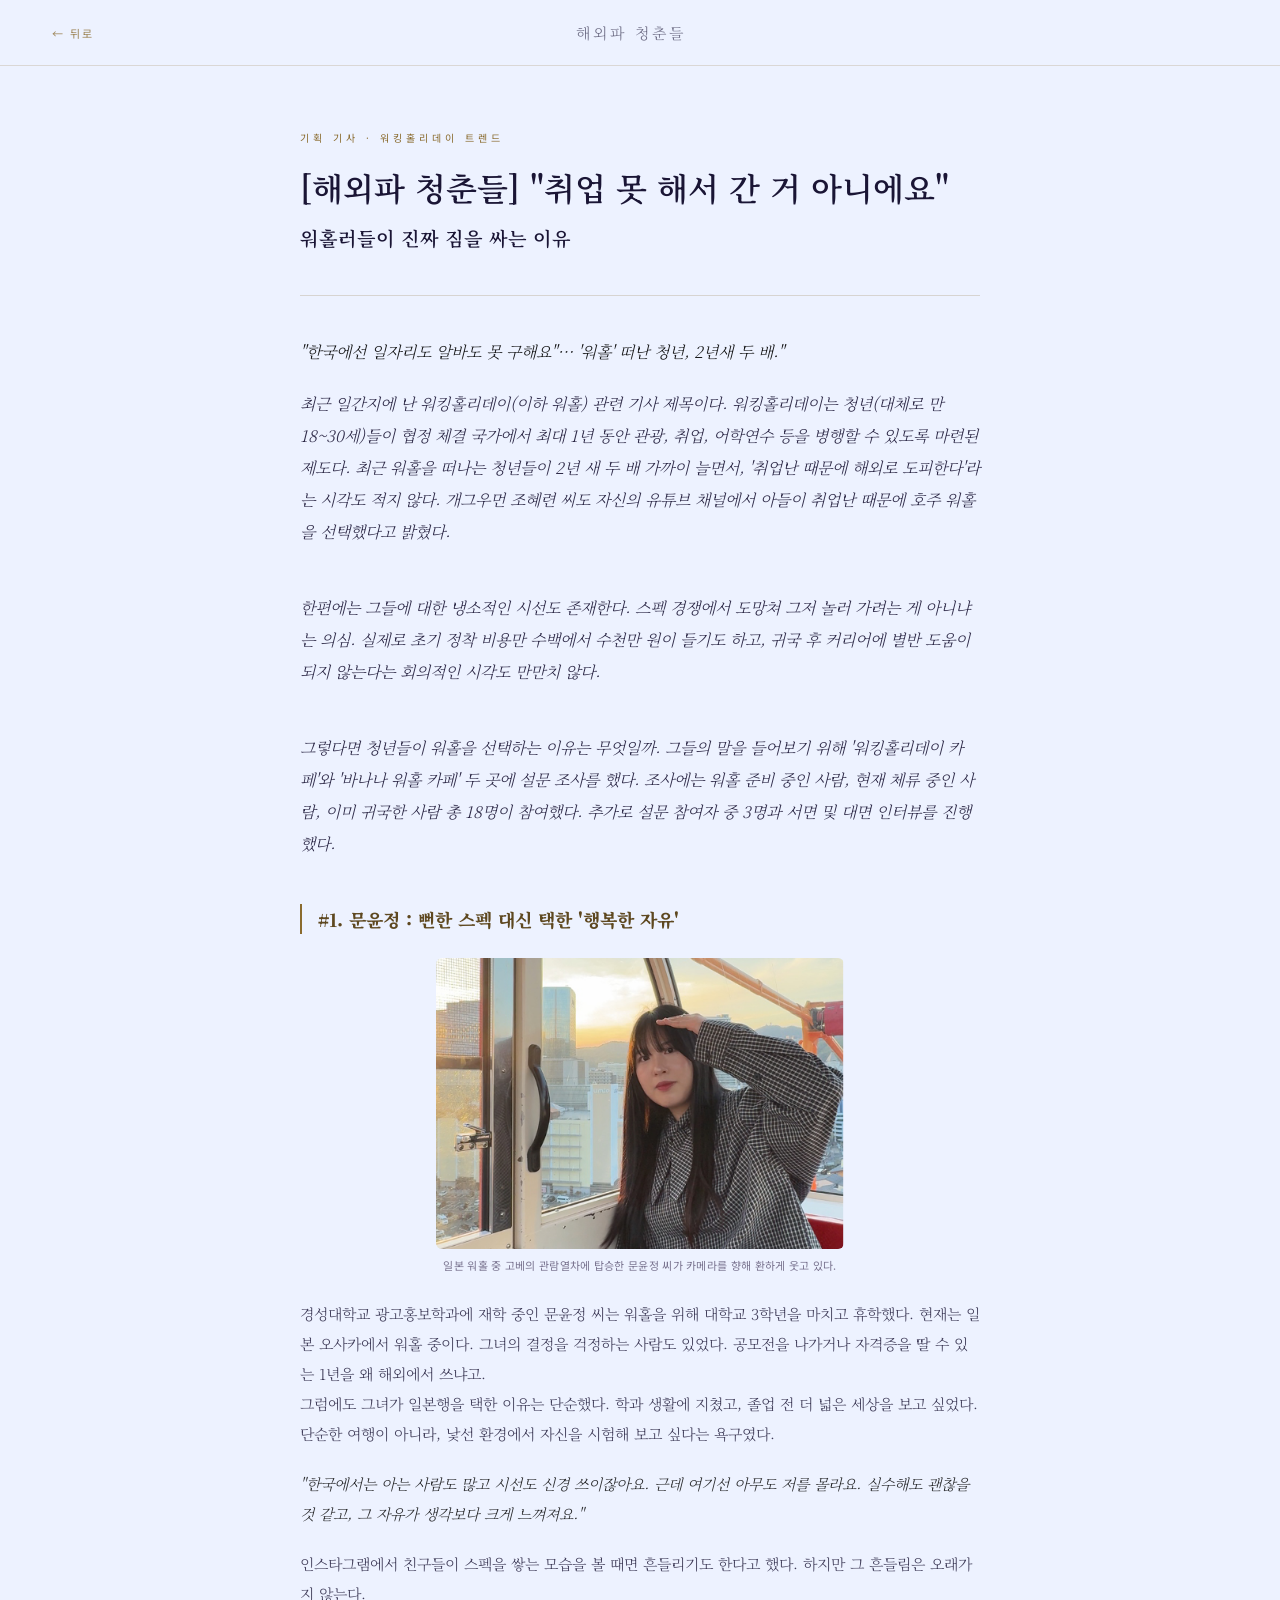
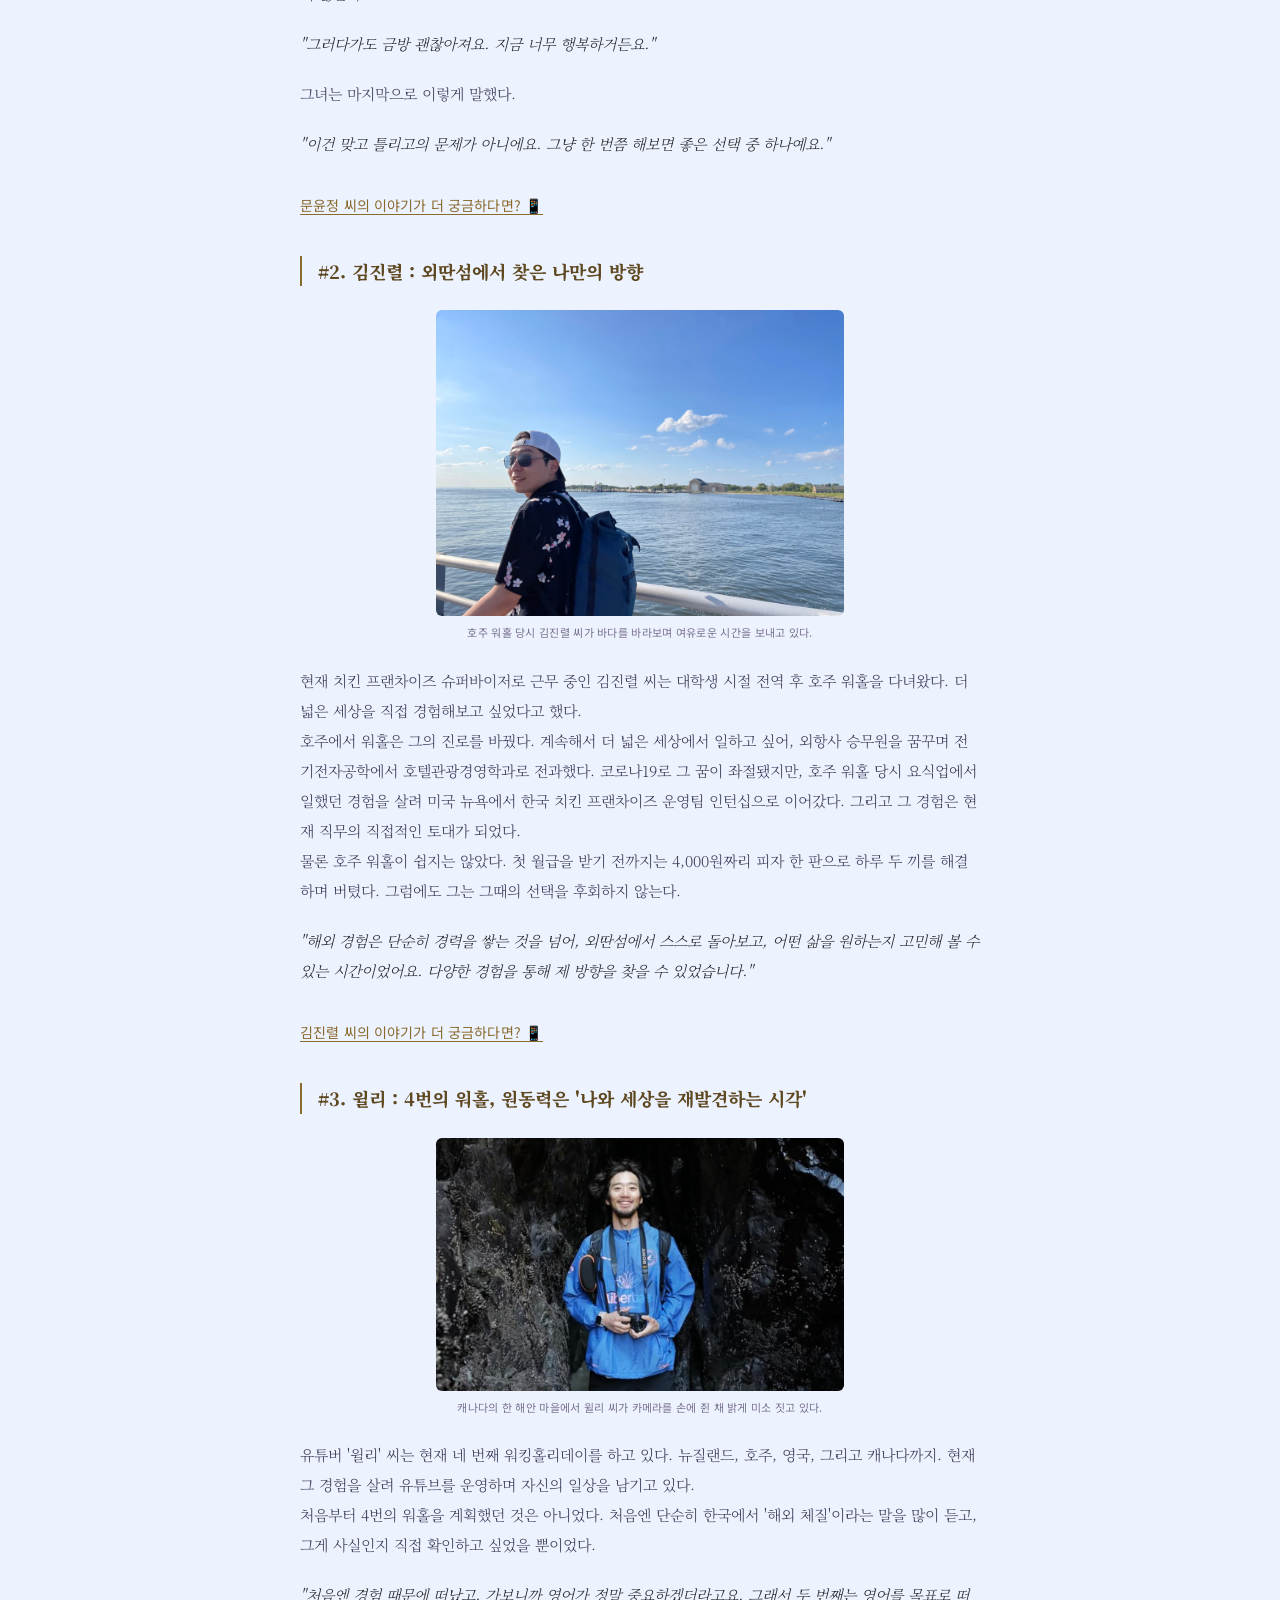
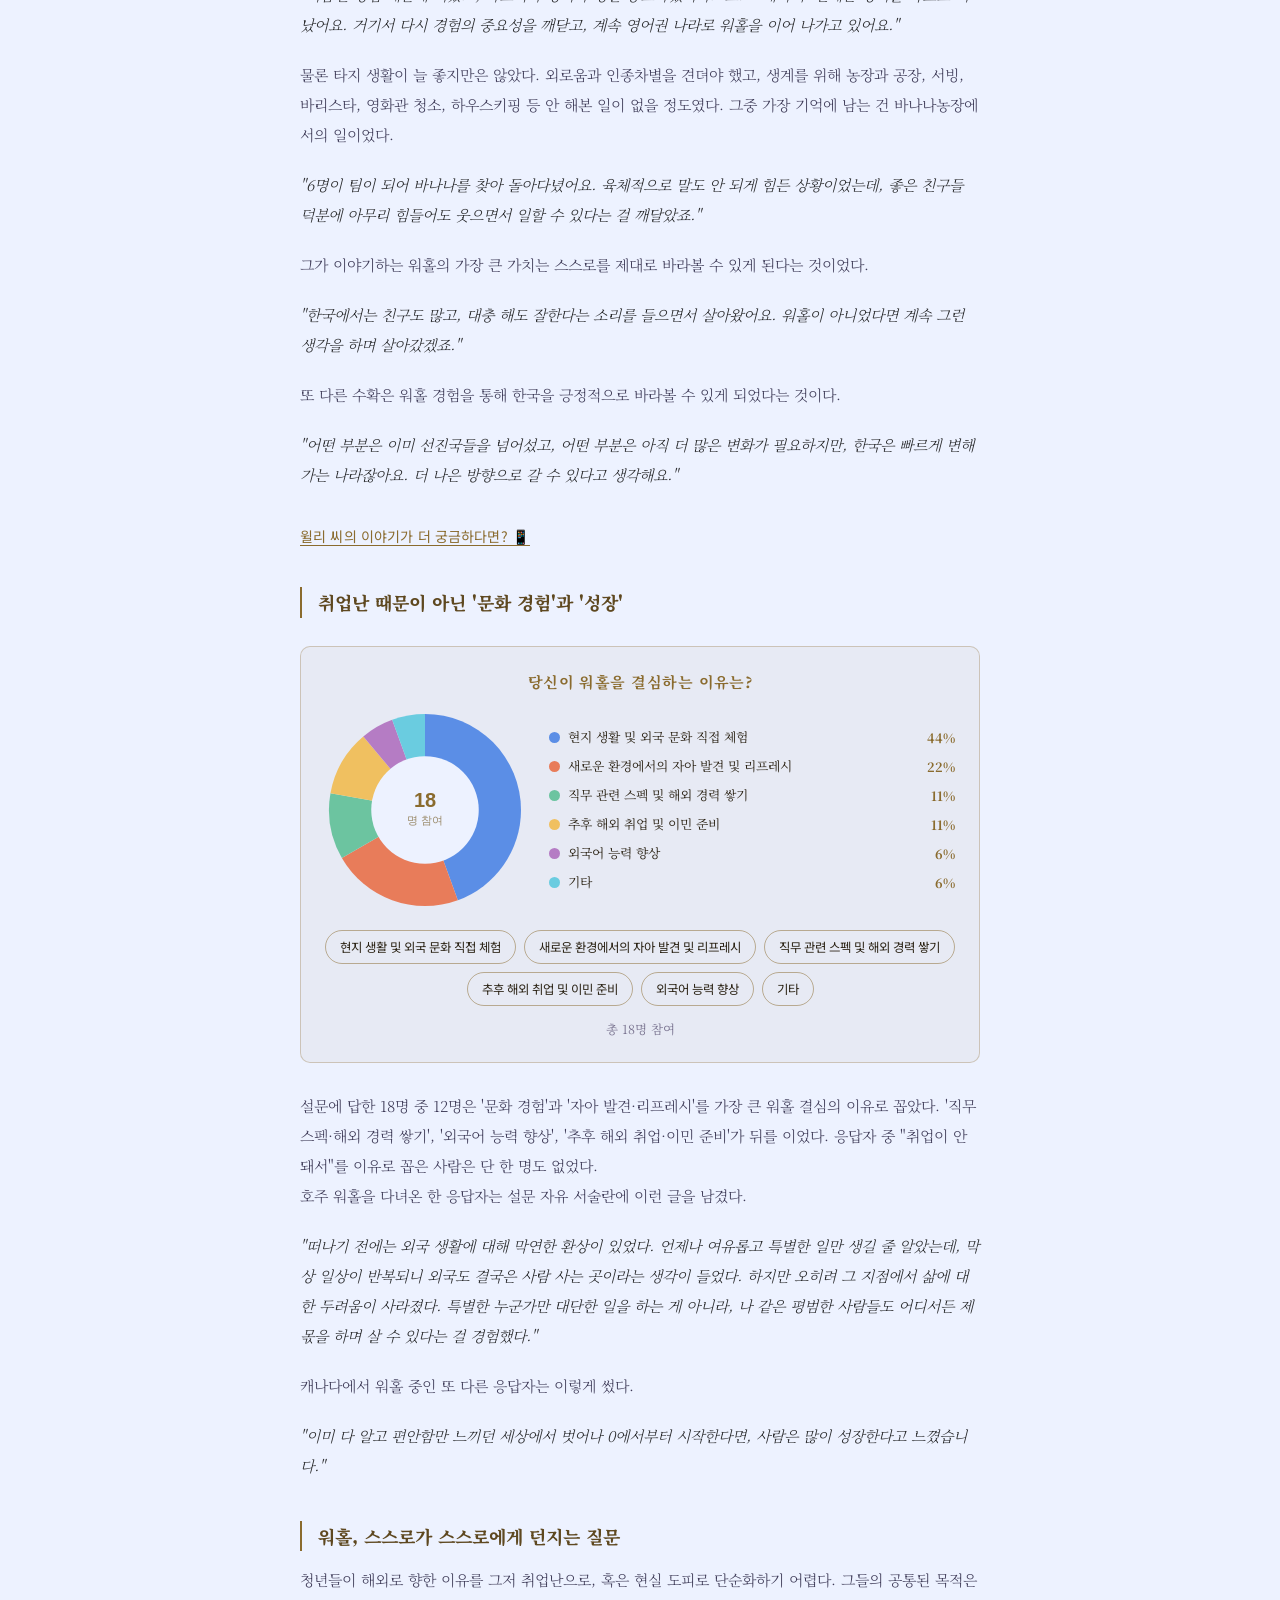
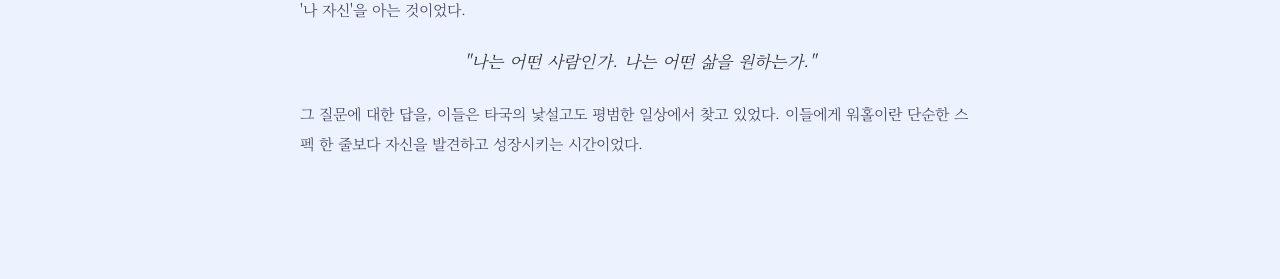
==== commit 414fc478: "Remove '다음으로 읽어보기' section from main article Co-Authored-By: Claude Sonnet 4.6 <noreply@anthropic.co" ====
--- a/main_article.html
+++ b/main_article.html
@@ -104,45 +104,6 @@
 
 </main>
 
-<section class="art-next-section">
-  <p class="art-next-label">다음으로 읽어보기</p>
-  <a href="osaka.html" class="ticket ticket-active art-next-ticket">
-    <div class="t-head">
-      <span>BOARDING PASS</span>
-      <span class="t-class">STORY</span>
-    </div>
-    <div class="t-route">
-      <div class="t-airport">
-        <div class="t-code">ICN</div>
-        <div class="t-city">서울</div>
-      </div>
-      <div class="t-line">
-        <div class="dash"></div>
-        <span class="plane">✈</span>
-        <div class="dash"></div>
-      </div>
-      <div class="t-airport right">
-        <div class="t-code">KIX</div>
-        <div class="t-city">오사카</div>
-      </div>
-    </div>
-    <div class="t-divider"><span class="notch"></span><div class="dline"></div><span class="notch"></span></div>
-    <div class="t-foot">
-      <div class="t-field">
-        <span class="flabel">이름</span>
-        <span class="fval">문윤정</span>
-      </div>
-      <div class="t-field">
-        <span class="flabel">주제</span>
-        <span class="fval">워킹홀리데이</span>
-      </div>
-      <div class="t-field">
-        <span class="flabel">편수</span>
-        <span class="fval">Vol. 1</span>
-      </div>
-    </div>
-  </a>
-</section>
 
 <!-- Chat Modal -->
 <div class="chat-overlay" id="chatOverlay" onclick="closeChatOverlay(event)">
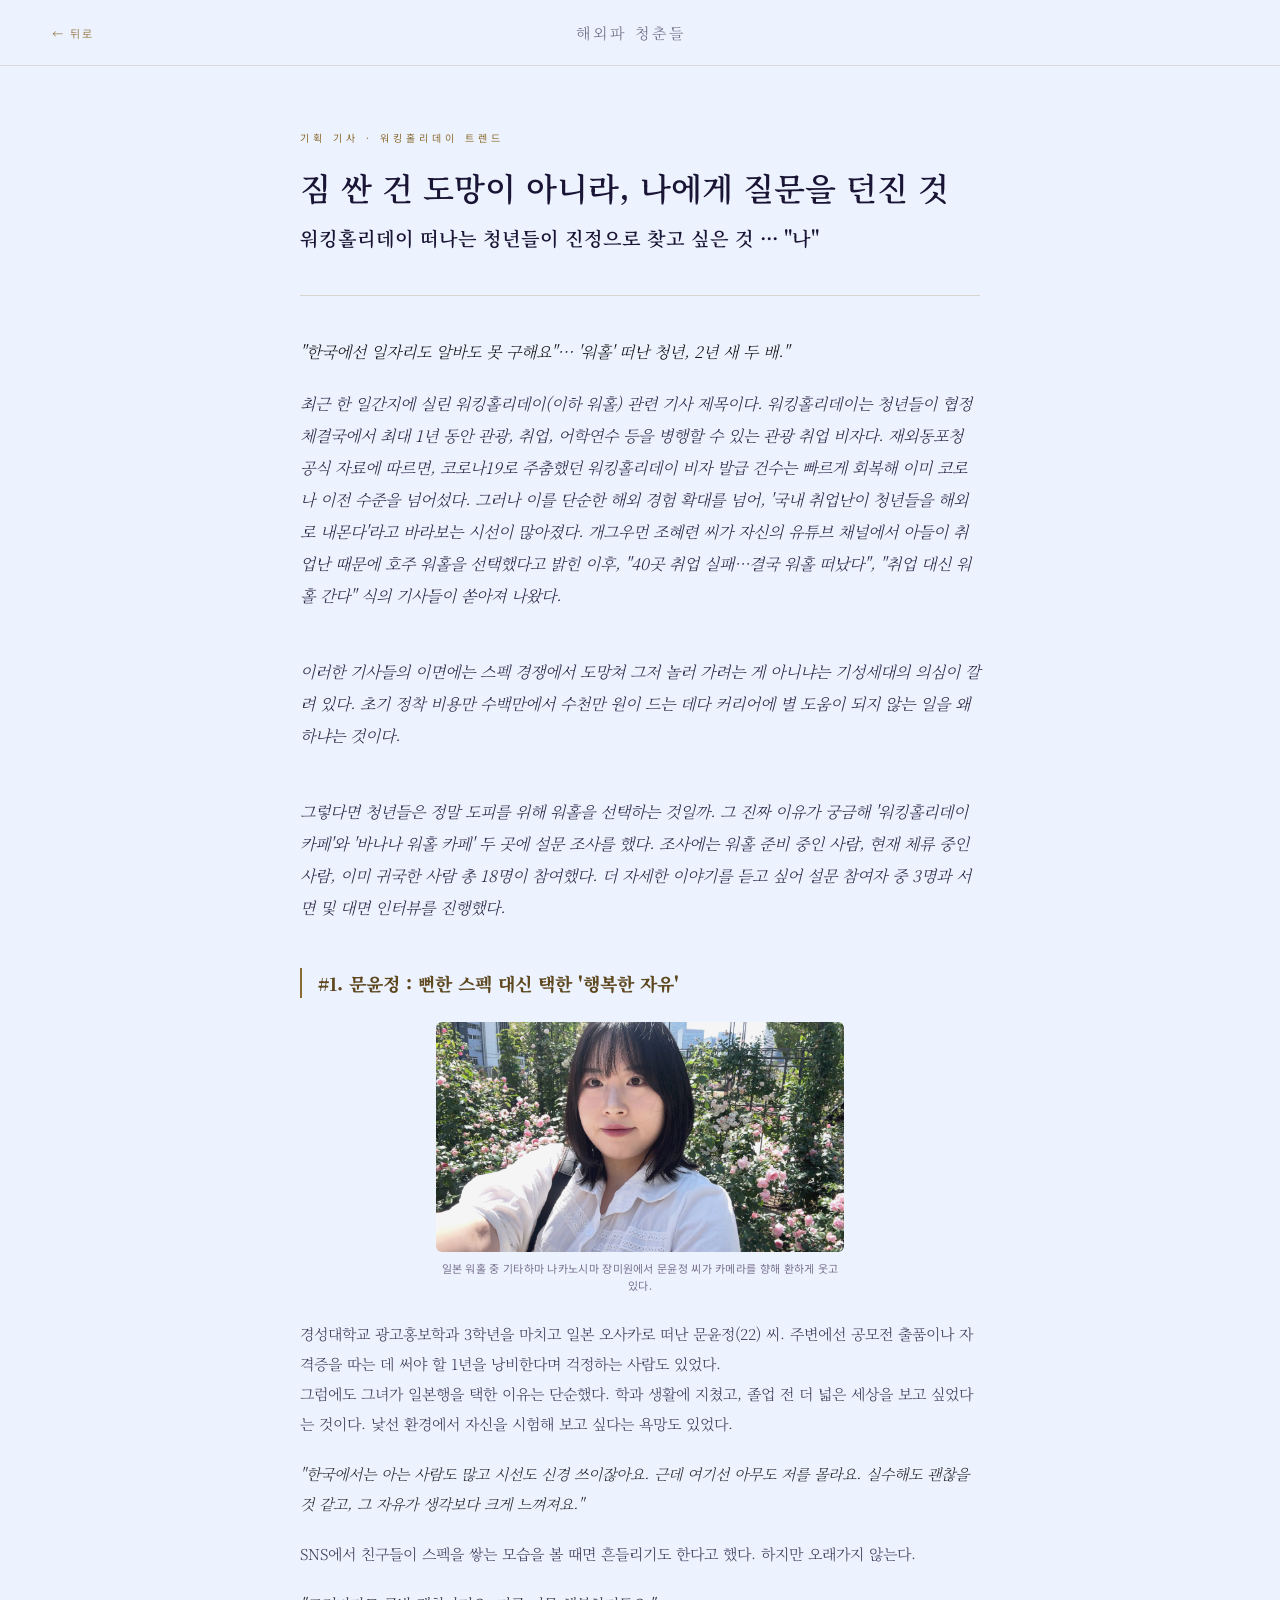
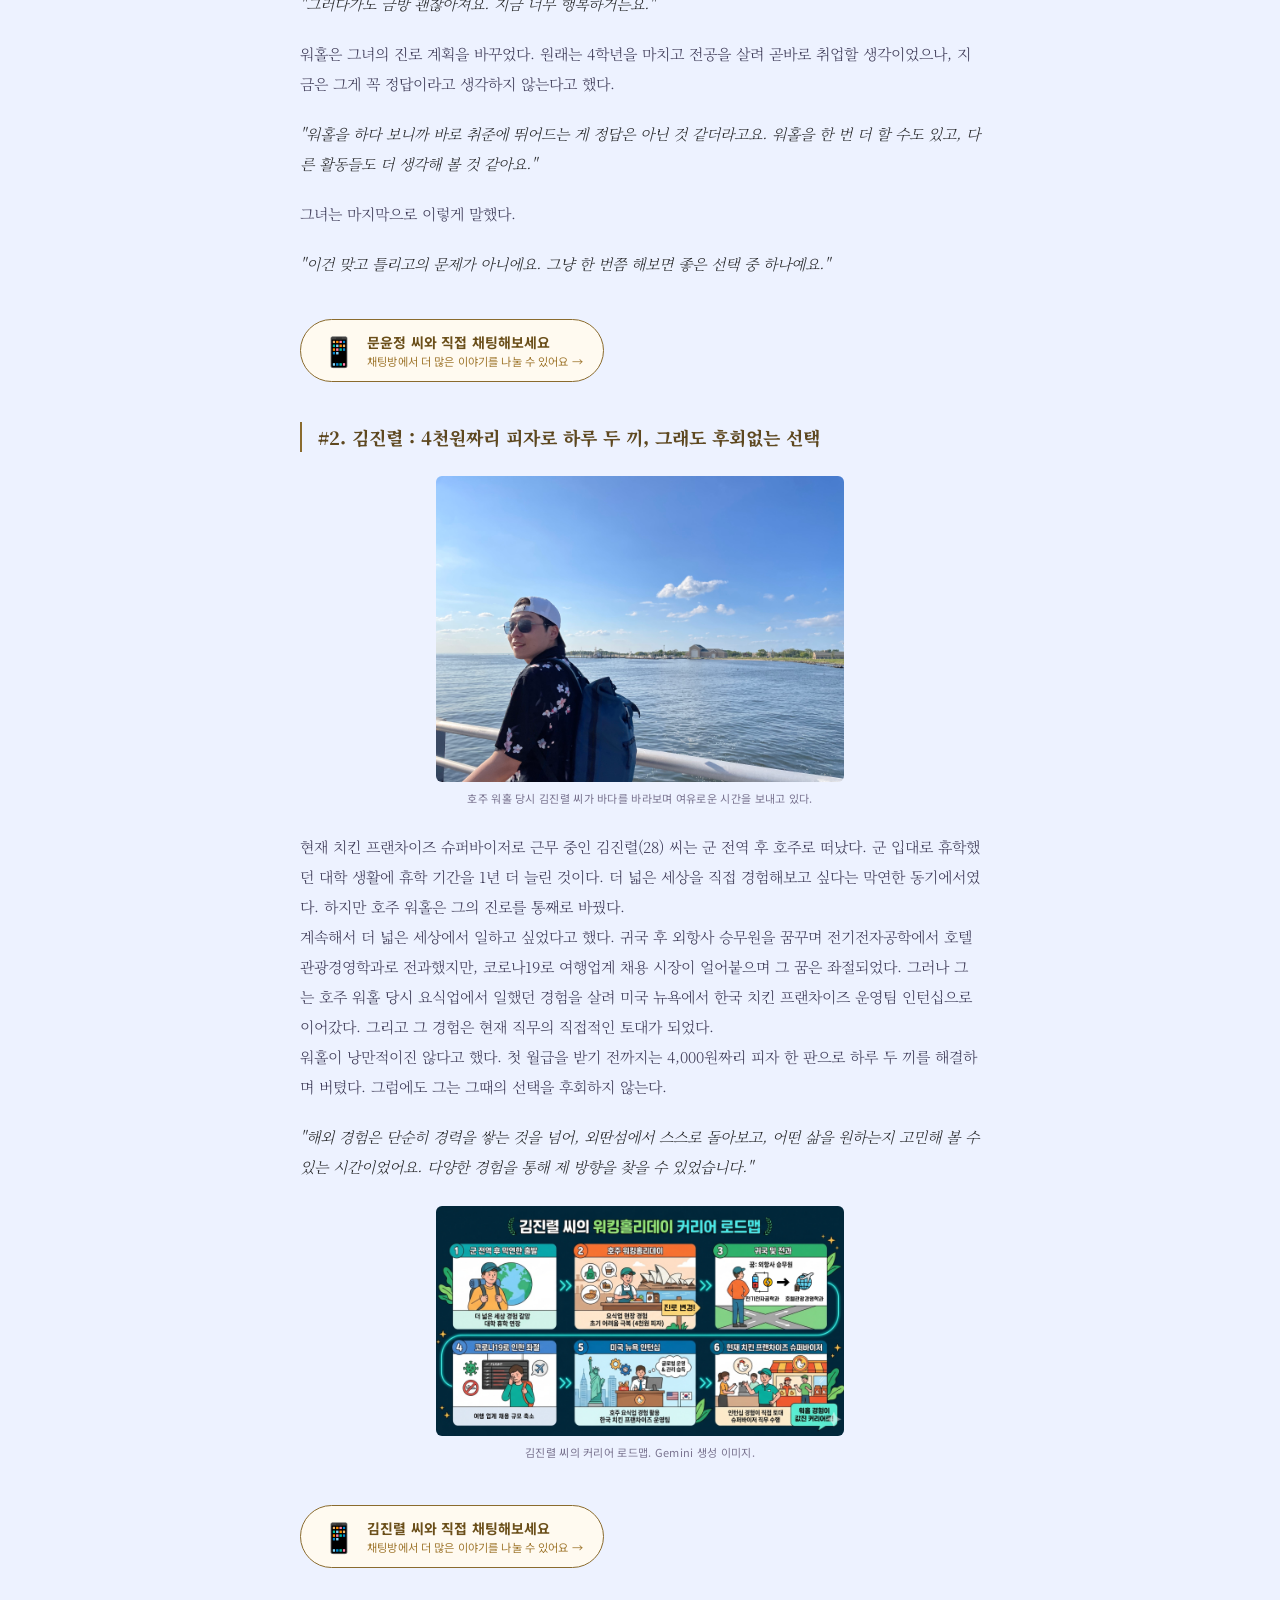
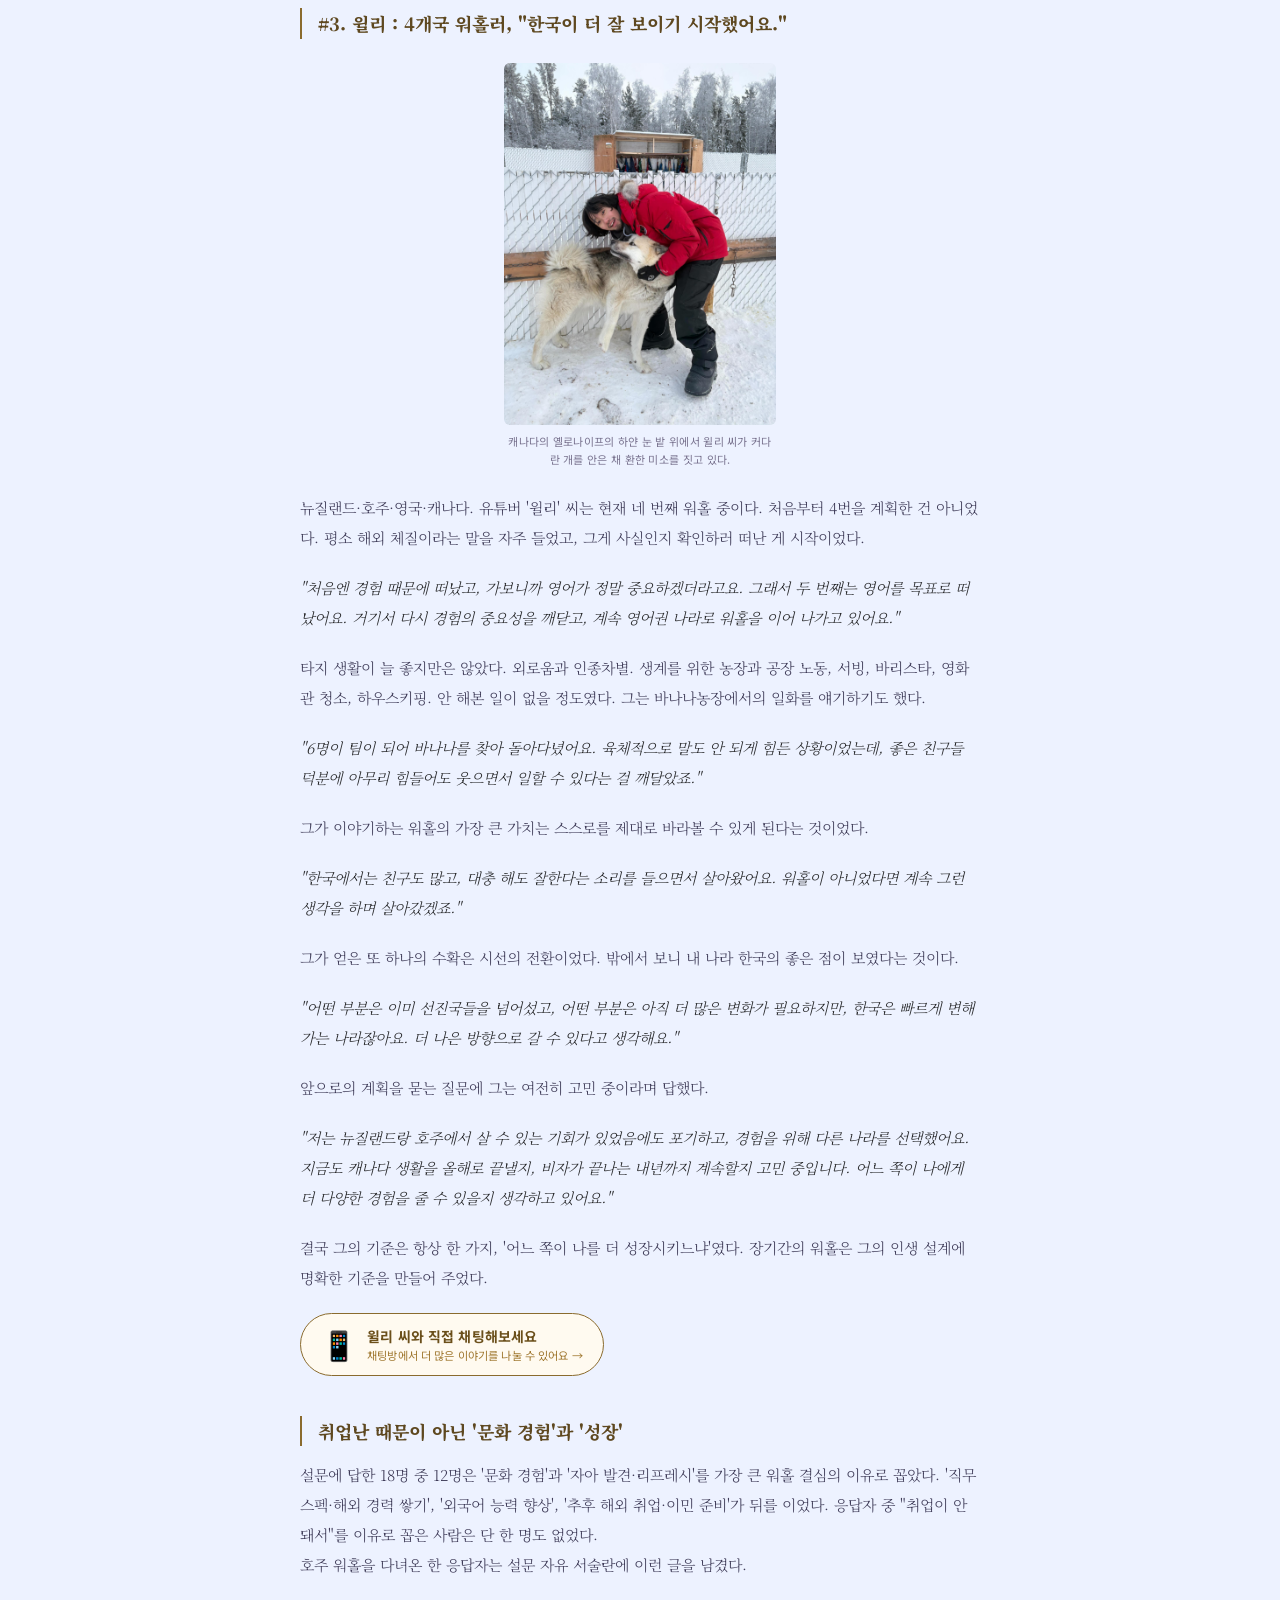
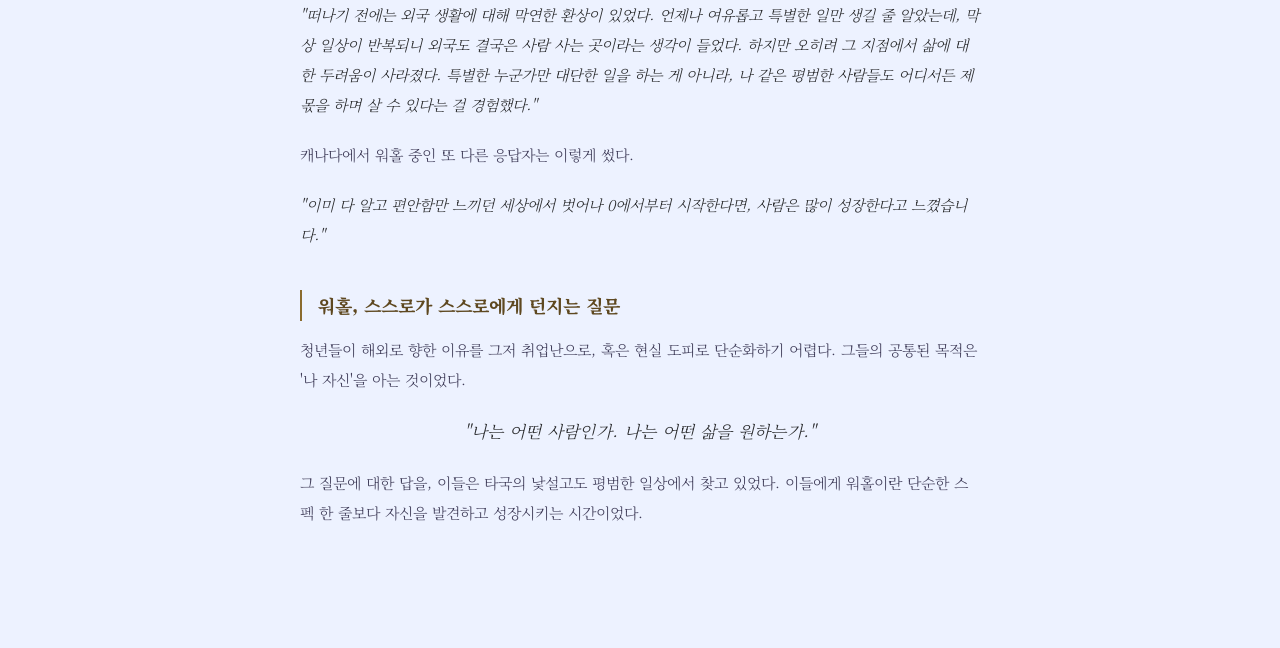
==== commit 5beb9c5f: "Update main article to final version with new images and UI improvements - Replace article title and" ====
--- a/main_article.html
+++ b/main_article.html
@@ -3,7 +3,7 @@
 <head>
   <meta charset="UTF-8">
   <meta name="viewport" content="width=device-width, initial-scale=1.0">
-  <title>"취업 못 해서 간 거 아니에요" — 워홀러들이 진짜 짐을 싸는 이유</title>
+  <title>짐 싼 건 도망이 아니라, 나에게 질문을 던진 것</title>
   <link rel="stylesheet" href="style.css">
 </head>
 <body>
@@ -18,75 +18,93 @@
 
   <section class="art-hero-vertical">
     <div class="art-category">기획 기사 · 워킹홀리데이 트렌드</div>
-    <h1 class="art-title">[해외파 청춘들] "취업 못 해서 간 거 아니에요"<br><span style="font-size: 0.6em;">워홀러들이 진짜 짐을 싸는 이유</span></h1>
+    <h1 class="art-title">짐 싼 건 도망이 아니라, 나에게 질문을 던진 것<br><span style="font-size: 0.6em;">워킹홀리데이 떠나는 청년들이 진정으로 찾고 싶은 것 ··· "나"</span></h1>
   </section>
 
   <hr class="art-rule">
 
   <article class="art-body">
-    <p class="art-lead-text" style="font-style:italic; color: #000; margin: 20px 0;">"한국에선 일자리도 알바도 못 구해요"… '워홀' 떠난 청년, 2년새 두 배."</p>
-    <p class="art-lead-text">최근 일간지에 난 워킹홀리데이(이하 워홀) 관련 기사 제목이다. 워킹홀리데이는 청년(대체로 만 18~30세)들이 협정 체결 국가에서 최대 1년 동안 관광, 취업, 어학연수 등을 병행할 수 있도록 마련된 제도다. 최근 워홀을 떠나는 청년들이 2년 새 두 배 가까이 늘면서, '취업난 때문에 해외로 도피한다'라는 시각도 적지 않다. 개그우먼 조혜련 씨도 자신의 유튜브 채널에서 아들이 취업난 때문에 호주 워홀을 선택했다고 밝혔다.</p>
-    <p class="art-lead-text">한편에는 그들에 대한 냉소적인 시선도 존재한다. 스펙 경쟁에서 도망쳐 그저 놀러 가려는 게 아니냐는 의심. 실제로 초기 정착 비용만 수백에서 수천만 원이 들기도 하고, 귀국 후 커리어에 별반 도움이 되지 않는다는 회의적인 시각도 만만치 않다.</p>
-    <p class="art-lead-text">그렇다면 청년들이 워홀을 선택하는 이유는 무엇일까. 그들의 말을 들어보기 위해 '워킹홀리데이 카페'와 '바나나 워홀 카페' 두 곳에 설문 조사를 했다. 조사에는 워홀 준비 중인 사람, 현재 체류 중인 사람, 이미 귀국한 사람 총 18명이 참여했다. 추가로 설문 참여자 중 3명과 서면 및 대면 인터뷰를 진행했다.</p>
+    <p class="art-lead-text" style="font-style:italic; color: #000; margin: 20px 0;">"한국에선 일자리도 알바도 못 구해요"… '워홀' 떠난 청년, 2년 새 두 배."</p>
+    <p class="art-lead-text">최근 한 일간지에 실린 워킹홀리데이(이하 워홀) 관련 기사 제목이다. 워킹홀리데이는 청년들이 협정 체결국에서 최대 1년 동안 관광, 취업, 어학연수 등을 병행할 수 있는 관광 취업 비자다. 재외동포청 공식 자료에 따르면, 코로나19로 주춤했던 워킹홀리데이 비자 발급 건수는 빠르게 회복해 이미 코로나 이전 수준을 넘어섰다. 그러나 이를 단순한 해외 경험 확대를 넘어, '국내 취업난이 청년들을 해외로 내몬다'라고 바라보는 시선이 많아졌다. 개그우먼 조혜련 씨가 자신의 유튜브 채널에서 아들이 취업난 때문에 호주 워홀을 선택했다고 밝힌 이후, "40곳 취업 실패···결국 워홀 떠났다", "취업 대신 워홀 간다" 식의 기사들이 쏟아져 나왔다.</p>
+    <p class="art-lead-text">이러한 기사들의 이면에는 스펙 경쟁에서 도망쳐 그저 놀러 가려는 게 아니냐는 기성세대의 의심이 깔려 있다. 초기 정착 비용만 수백만에서 수천만 원이 드는 데다 커리어에 별 도움이 되지 않는 일을 왜 하냐는 것이다.</p>
+    <p class="art-lead-text">그렇다면 청년들은 정말 도피를 위해 워홀을 선택하는 것일까. 그 진짜 이유가 궁금해 '워킹홀리데이 카페'와 '바나나 워홀 카페' 두 곳에 설문 조사를 했다. 조사에는 워홀 준비 중인 사람, 현재 체류 중인 사람, 이미 귀국한 사람 총 18명이 참여했다. 더 자세한 이야기를 듣고 싶어 설문 참여자 중 3명과 서면 및 대면 인터뷰를 진행했다.</p>
 
     <div class="qa-item">
       <p class="qa-q">#1. 문윤정 : 뻔한 스펙 대신 택한 '행복한 자유'</p>
       <figure class="art-figure art-figure-person">
-        <img src="image/문윤정_일본 워홀.png" alt="일본 워홀 중 고베의 관람열차에 탑승한 문윤정 씨">
-        <figcaption>일본 워홀 중 고베의 관람열차에 탑승한 문윤정 씨가 카메라를 향해 환하게 웃고 있다.</figcaption>
+        <img src="new_image/1.jpeg" alt="일본 워홀 중 기타하마 나카노시마 장미원에서 문윤정 씨가 카메라를 향해 환하게 웃고 있다">
+        <figcaption>일본 워홀 중 기타하마 나카노시마 장미원에서 문윤정 씨가 카메라를 향해 환하게 웃고 있다.</figcaption>
       </figure>
-      <p class="qa-a">경성대학교 광고홍보학과에 재학 중인 문윤정 씨는 워홀을 위해 대학교 3학년을 마치고 휴학했다. 현재는 일본 오사카에서 워홀 중이다. 그녀의 결정을 걱정하는 사람도 있었다. 공모전을 나가거나 자격증을 딸 수 있는 1년을 왜 해외에서 쓰냐고.</p>
-      <p class="qa-a">그럼에도 그녀가 일본행을 택한 이유는 단순했다. 학과 생활에 지쳤고, 졸업 전 더 넓은 세상을 보고 싶었다. 단순한 여행이 아니라, 낯선 환경에서 자신을 시험해 보고 싶다는 욕구였다.</p>
+      <p class="qa-a">경성대학교 광고홍보학과 3학년을 마치고 일본 오사카로 떠난 문윤정(22) 씨. 주변에선 공모전 출품이나 자격증을 따는 데 써야 할 1년을 낭비한다며 걱정하는 사람도 있었다.</p>
+      <p class="qa-a">그럼에도 그녀가 일본행을 택한 이유는 단순했다. 학과 생활에 지쳤고, 졸업 전 더 넓은 세상을 보고 싶었다는 것이다. 낯선 환경에서 자신을 시험해 보고 싶다는 욕망도 있었다.</p>
       <p class="qa-a" style="font-style:italic; color: #000; margin: 20px 0;">"한국에서는 아는 사람도 많고 시선도 신경 쓰이잖아요. 근데 여기선 아무도 저를 몰라요. 실수해도 괜찮을 것 같고, 그 자유가 생각보다 크게 느껴져요."</p>
-      <p class="qa-a">인스타그램에서 친구들이 스펙을 쌓는 모습을 볼 때면 흔들리기도 한다고 했다. 하지만 그 흔들림은 오래가지 않는다.</p>
+      <p class="qa-a">SNS에서 친구들이 스펙을 쌓는 모습을 볼 때면 흔들리기도 한다고 했다. 하지만 오래가지 않는다.</p>
       <p class="qa-a" style="font-style:italic; color: #000; margin: 20px 0;">"그러다가도 금방 괜찮아져요. 지금 너무 행복하거든요."</p>
+      <p class="qa-a">워홀은 그녀의 진로 계획을 바꾸었다. 원래는 4학년을 마치고 전공을 살려 곧바로 취업할 생각이었으나, 지금은 그게 꼭 정답이라고 생각하지 않는다고 했다.</p>
+      <p class="qa-a" style="font-style:italic; color: #000; margin: 20px 0;">"워홀을 하다 보니까 바로 취준에 뛰어드는 게 정답은 아닌 것 같더라고요. 워홀을 한 번 더 할 수도 있고, 다른 활동들도 더 생각해 볼 것 같아요."</p>
       <p class="qa-a">그녀는 마지막으로 이렇게 말했다.</p>
       <p class="qa-a" style="font-style:italic; color: #000; margin: 20px 0;">"이건 맞고 틀리고의 문제가 아니에요. 그냥 한 번쯤 해보면 좋은 선택 중 하나예요."</p>
-      <button class="chat-trigger" onclick="openChat('munjunjeong')">문윤정 씨의 이야기가 더 궁금하다면? 📱</button>
-    </div>
-
-    <div class="qa-item">
-      <p class="qa-q">#2. 김진렬 : 외딴섬에서 찾은 나만의 방향</p>
+      <button class="chat-trigger" onclick="openChat('munjunjeong')">
+        <span class="ct-icon">📱</span>
+        <span class="ct-text">
+          <span class="ct-main">문윤정 씨와 직접 채팅해보세요</span>
+          <span class="ct-sub">채팅방에서 더 많은 이야기를 나눌 수 있어요 →</span>
+        </span>
+      </button>
+    </div>
+
+    <div class="qa-item">
+      <p class="qa-q">#2. 김진렬 : 4천원짜리 피자로 하루 두 끼, 그래도 후회없는 선택</p>
       <figure class="art-figure art-figure-person">
-        <img src="image/김진렬_호주 워홀.jpeg" alt="호주 워홀 당시 김진렬 씨가 바다를 바라보며 여유로운 시간을 보내고 있다">
+        <img src="new_image/2.jpeg" alt="호주 워홀 당시 김진렬 씨가 바다를 바라보며 여유로운 시간을 보내고 있다">
         <figcaption>호주 워홀 당시 김진렬 씨가 바다를 바라보며 여유로운 시간을 보내고 있다.</figcaption>
       </figure>
-      <p class="qa-a">현재 치킨 프랜차이즈 슈퍼바이저로 근무 중인 김진렬 씨는 대학생 시절 전역 후 호주 워홀을 다녀왔다. 더 넓은 세상을 직접 경험해보고 싶었다고 했다.</p>
-      <p class="qa-a">호주에서 워홀은 그의 진로를 바꿨다. 계속해서 더 넓은 세상에서 일하고 싶어, 외항사 승무원을 꿈꾸며 전기전자공학에서 호텔관광경영학과로 전과했다. 코로나19로 그 꿈이 좌절됐지만, 호주 워홀 당시 요식업에서 일했던 경험을 살려 미국 뉴욕에서 한국 치킨 프랜차이즈 운영팀 인턴십으로 이어갔다. 그리고 그 경험은 현재 직무의 직접적인 토대가 되었다.</p>
-      <p class="qa-a">물론 호주 워홀이 쉽지는 않았다. 첫 월급을 받기 전까지는 4,000원짜리 피자 한 판으로 하루 두 끼를 해결하며 버텼다. 그럼에도 그는 그때의 선택을 후회하지 않는다.</p>
+      <p class="qa-a">현재 치킨 프랜차이즈 슈퍼바이저로 근무 중인 김진렬(28) 씨는 군 전역 후 호주로 떠났다. 군 입대로 휴학했던 대학 생활에 휴학 기간을 1년 더 늘린 것이다. 더 넓은 세상을 직접 경험해보고 싶다는 막연한 동기에서였다. 하지만 호주 워홀은 그의 진로를 통째로 바꿨다.</p>
+      <p class="qa-a">계속해서 더 넓은 세상에서 일하고 싶었다고 했다. 귀국 후 외항사 승무원을 꿈꾸며 전기전자공학에서 호텔 관광경영학과로 전과했지만, 코로나19로 여행업계 채용 시장이 얼어붙으며 그 꿈은 좌절되었다. 그러나 그는 호주 워홀 당시 요식업에서 일했던 경험을 살려 미국 뉴욕에서 한국 치킨 프랜차이즈 운영팀 인턴십으로 이어갔다. 그리고 그 경험은 현재 직무의 직접적인 토대가 되었다.</p>
+      <p class="qa-a">워홀이 낭만적이진 않다고 했다. 첫 월급을 받기 전까지는 4,000원짜리 피자 한 판으로 하루 두 끼를 해결하며 버텼다. 그럼에도 그는 그때의 선택을 후회하지 않는다.</p>
       <p class="qa-a" style="font-style:italic; color: #000; margin: 20px 0;">"해외 경험은 단순히 경력을 쌓는 것을 넘어, 외딴섬에서 스스로 돌아보고, 어떤 삶을 원하는지 고민해 볼 수 있는 시간이었어요. 다양한 경험을 통해 제 방향을 찾을 수 있었습니다."</p>
-      <button class="chat-trigger" onclick="openChat('kimjinryeol')">김진렬 씨의 이야기가 더 궁금하다면? 📱</button>
-    </div>
-
-    <div class="qa-item">
-      <p class="qa-q">#3. 윌리 : 4번의 워홀, 원동력은 '나와 세상을 재발견하는 시각'</p>
       <figure class="art-figure art-figure-person">
-        <img src="image/윌리_캐나다 워홀.png" alt="캐나다의 한 해안 마을에서 윌리 씨가 카메라를 손에 쥔 채 밝게 미소 짓고 있다">
-        <figcaption>캐나다의 한 해안 마을에서 윌리 씨가 카메라를 손에 쥔 채 밝게 미소 짓고 있다.</figcaption>
+        <img src="new_image/3.png" alt="김진렬 씨의 커리어 로드맵">
+        <figcaption>김진렬 씨의 커리어 로드맵. Gemini 생성 이미지.</figcaption>
       </figure>
-      <p class="qa-a">유튜버 '윌리' 씨는 현재 네 번째 워킹홀리데이를 하고 있다. 뉴질랜드, 호주, 영국, 그리고 캐나다까지. 현재 그 경험을 살려 유튜브를 운영하며 자신의 일상을 남기고 있다.</p>
-      <p class="qa-a">처음부터 4번의 워홀을 계획했던 것은 아니었다. 처음엔 단순히 한국에서 '해외 체질'이라는 말을 많이 듣고, 그게 사실인지 직접 확인하고 싶었을 뿐이었다.</p>
+      <button class="chat-trigger" onclick="openChat('kimjinryeol')">
+        <span class="ct-icon">📱</span>
+        <span class="ct-text">
+          <span class="ct-main">김진렬 씨와 직접 채팅해보세요</span>
+          <span class="ct-sub">채팅방에서 더 많은 이야기를 나눌 수 있어요 →</span>
+        </span>
+      </button>
+    </div>
+
+    <div class="qa-item">
+      <p class="qa-q">#3. 윌리 : 4개국 워홀러, "한국이 더 잘 보이기 시작했어요."</p>
+      <figure class="art-figure art-figure-person" style="max-width:40%;">
+        <img src="new_image/4.JPG" alt="캐나다 옐로나이프의 하얀 눈 밭 위에서 윌리 씨가 커다란 개를 안은 채 환한 미소를 짓고 있다">
+        <figcaption>캐나다의 옐로나이프의 하얀 눈 밭 위에서 윌리 씨가 커다란 개를 안은 채 환한 미소를 짓고 있다.</figcaption>
+      </figure>
+      <p class="qa-a">뉴질랜드·호주·영국·캐나다. 유튜버 '윌리' 씨는 현재 네 번째 워홀 중이다. 처음부터 4번을 계획한 건 아니었다. 평소 해외 체질이라는 말을 자주 들었고, 그게 사실인지 확인하러 떠난 게 시작이었다.</p>
       <p class="qa-a" style="font-style:italic; color: #000; margin: 20px 0;">"처음엔 경험 때문에 떠났고, 가보니까 영어가 정말 중요하겠더라고요. 그래서 두 번째는 영어를 목표로 떠났어요. 거기서 다시 경험의 중요성을 깨닫고, 계속 영어권 나라로 워홀을 이어 나가고 있어요."</p>
-      <p class="qa-a">물론 타지 생활이 늘 좋지만은 않았다. 외로움과 인종차별을 견뎌야 했고, 생계를 위해 농장과 공장, 서빙, 바리스타, 영화관 청소, 하우스키핑 등 안 해본 일이 없을 정도였다. 그중 가장 기억에 남는 건 바나나농장에서의 일이었다.</p>
+      <p class="qa-a">타지 생활이 늘 좋지만은 않았다. 외로움과 인종차별. 생계를 위한 농장과 공장 노동, 서빙, 바리스타, 영화관 청소, 하우스키핑. 안 해본 일이 없을 정도였다. 그는 바나나농장에서의 일화를 얘기하기도 했다.</p>
       <p class="qa-a" style="font-style:italic; color: #000; margin: 20px 0;">"6명이 팀이 되어 바나나를 찾아 돌아다녔어요. 육체적으로 말도 안 되게 힘든 상황이었는데, 좋은 친구들 덕분에 아무리 힘들어도 웃으면서 일할 수 있다는 걸 깨달았죠."</p>
       <p class="qa-a">그가 이야기하는 워홀의 가장 큰 가치는 스스로를 제대로 바라볼 수 있게 된다는 것이었다.</p>
       <p class="qa-a" style="font-style:italic; color: #000; margin: 20px 0;">"한국에서는 친구도 많고, 대충 해도 잘한다는 소리를 들으면서 살아왔어요. 워홀이 아니었다면 계속 그런 생각을 하며 살아갔겠죠."</p>
-      <p class="qa-a">또 다른 수확은 워홀 경험을 통해 한국을 긍정적으로 바라볼 수 있게 되었다는 것이다.</p>
+      <p class="qa-a">그가 얻은 또 하나의 수확은 시선의 전환이었다. 밖에서 보니 내 나라 한국의 좋은 점이 보였다는 것이다.</p>
       <p class="qa-a" style="font-style:italic; color: #000; margin: 20px 0;">"어떤 부분은 이미 선진국들을 넘어섰고, 어떤 부분은 아직 더 많은 변화가 필요하지만, 한국은 빠르게 변해가는 나라잖아요. 더 나은 방향으로 갈 수 있다고 생각해요."</p>
-      <button class="chat-trigger" onclick="openChat('willy')">윌리 씨의 이야기가 더 궁금하다면? 📱</button>
+      <p class="qa-a">앞으로의 계획을 묻는 질문에 그는 여전히 고민 중이라며 답했다.</p>
+      <p class="qa-a" style="font-style:italic; color: #000; margin: 20px 0;">"저는 뉴질랜드랑 호주에서 살 수 있는 기회가 있었음에도 포기하고, 경험을 위해 다른 나라를 선택했어요. 지금도 캐나다 생활을 올해로 끝낼지, 비자가 끝나는 내년까지 계속할지 고민 중입니다. 어느 쪽이 나에게 더 다양한 경험을 줄 수 있을지 생각하고 있어요."</p>
+      <p class="qa-a">결국 그의 기준은 항상 한 가지, '어느 쪽이 나를 더 성장시키느냐'였다. 장기간의 워홀은 그의 인생 설계에 명확한 기준을 만들어 주었다.</p>
+      <button class="chat-trigger" onclick="openChat('willy')">
+        <span class="ct-icon">📱</span>
+        <span class="ct-text">
+          <span class="ct-main">윌리 씨와 직접 채팅해보세요</span>
+          <span class="ct-sub">채팅방에서 더 많은 이야기를 나눌 수 있어요 →</span>
+        </span>
+      </button>
     </div>
 
     <div class="qa-item">
       <p class="qa-q">취업난 때문이 아닌 '문화 경험'과 '성장'</p>
-      <div class="vote-wrap">
-        <p class="vote-heading">당신이 워홀을 결심하는 이유는?</p>
-        <div class="vote-chart-row">
-          <canvas id="voteCanvas" width="200" height="200"></canvas>
-          <ul class="vote-legend" id="voteLegend"></ul>
-        </div>
-        <div class="vote-btns" id="voteBtns"></div>
-        <p class="vote-total">총 <span id="voteTotal">0</span>명 참여</p>
-      </div>
+
       <p class="qa-a">설문에 답한 18명 중 12명은 '문화 경험'과 '자아 발견·리프레시'를 가장 큰 워홀 결심의 이유로 꼽았다. '직무 스펙·해외 경력 쌓기', '외국어 능력 향상', '추후 해외 취업·이민 준비'가 뒤를 이었다. 응답자 중 "취업이 안 돼서"를 이유로 꼽은 사람은 단 한 명도 없었다.</p>
       <p class="qa-a">호주 워홀을 다녀온 한 응답자는 설문 자유 서술란에 이런 글을 남겼다.</p>
       <p class="qa-a" style="font-style:italic; color: #000; margin: 20px 0;">"떠나기 전에는 외국 생활에 대해 막연한 환상이 있었다. 언제나 여유롭고 특별한 일만 생길 줄 알았는데, 막상 일상이 반복되니 외국도 결국은 사람 사는 곳이라는 생각이 들었다. 하지만 오히려 그 지점에서 삶에 대한 두려움이 사라졌다. 특별한 누군가만 대단한 일을 하는 게 아니라, 나 같은 평범한 사람들도 어디서든 제 몫을 하며 살 수 있다는 걸 경험했다."</p>
@@ -330,84 +348,6 @@
   msgs.appendChild(div);
   msgs.scrollTop = msgs.scrollHeight;
 }
-
-(function () {
-  const LABELS = ['현지 생활 및 외국 문화 직접 체험', '새로운 환경에서의 자아 발견 및 리프레시', '직무 관련 스펙 및 해외 경력 쌓기', '추후 해외 취업 및 이민 준비', '외국어 능력 향상', '기타'];
-  const BASE   = [8, 4, 2, 2, 1, 1];
-  const COLORS = ['#5b8ee6', '#e87c5a', '#6cc4a0', '#f0c060', '#b57cc4', '#6acce0'];
-
-  function getVotes() {
-    try { const s = localStorage.getItem('wh_votes'); return s ? JSON.parse(s) : [...BASE]; }
-    catch { return [...BASE]; }
-  }
-  function saveVotes(v) {
-    try { localStorage.setItem('wh_votes', JSON.stringify(v)); } catch {}
-  }
-  function getUserVote() {
-    try { return localStorage.getItem('wh_uservote'); } catch { return null; }
-  }
-
-  window.castVote = function (idx) {
-    const prev = getUserVote();
-    const v = getVotes();
-    if (prev !== null) v[parseInt(prev)]--;
-    v[idx]++;
-    try { localStorage.setItem('wh_uservote', String(idx)); } catch {}
-    saveVotes(v);
-    render(v);
-  };
-
-  function drawDonut(canvas, votes) {
-    const ctx = canvas.getContext('2d');
-    const W = canvas.width, H = canvas.height;
-    ctx.clearRect(0, 0, W, H);
-    const total = votes.reduce((a, b) => a + b, 0);
-    if (!total) return;
-    const cx = W / 2, cy = H / 2, r = Math.min(W, H) / 2 - 4, ri = r * 0.56;
-    let start = -Math.PI / 2;
-    votes.forEach(function (v, i) {
-      const angle = (v / total) * 2 * Math.PI;
-      ctx.beginPath();
-      ctx.moveTo(cx, cy);
-      ctx.arc(cx, cy, r, start, start + angle);
-      ctx.closePath();
-      ctx.fillStyle = COLORS[i];
-      ctx.fill();
-      start += angle;
-    });
-    ctx.beginPath();
-    ctx.arc(cx, cy, ri, 0, 2 * Math.PI);
-    ctx.fillStyle = getComputedStyle(document.body).getPropertyValue('--bg') || '#f5f0e8';
-    ctx.fill();
-    ctx.fillStyle = '#8a6b2e';
-    ctx.font = 'bold 20px sans-serif';
-    ctx.textAlign = 'center';
-    ctx.textBaseline = 'middle';
-    ctx.fillText(total, cx, cy - 9);
-    ctx.font = '11px sans-serif';
-    ctx.fillStyle = '#9a8a6a';
-    ctx.fillText('명 참여', cx, cy + 11);
-  }
-
-  function render(votes) {
-    const total = votes.reduce((a, b) => a + b, 0);
-    drawDonut(document.getElementById('voteCanvas'), votes);
-    document.getElementById('voteLegend').innerHTML = LABELS.map(function (l, i) {
-      const pct = total ? Math.round(votes[i] / total * 100) : 0;
-      return '<li class="vl-item"><span class="vl-dot" style="background:' + COLORS[i] + '"></span>'
-           + '<span class="vl-label">' + l + '</span>'
-           + '<span class="vl-pct">' + pct + '%</span></li>';
-    }).join('');
-    document.getElementById('voteTotal').textContent = total;
-    const userVote = getUserVote();
-    document.getElementById('voteBtns').innerHTML = LABELS.map(function (l, i) {
-      const active = userVote === String(i) ? ' voted' : '';
-      return '<button class="vote-btn' + active + '" onclick="castVote(' + i + ')">' + l + '</button>';
-    }).join('');
-  }
-
-  render(getVotes());
-})();
 </script>
 
 </body>
--- a/style.css
+++ b/style.css
@@ -1243,21 +1243,58 @@
 }
 
 /* Chat trigger button */
+@keyframes phone-vibrate {
+  0%, 60%, 100% { transform: rotate(0deg); }
+  10%  { transform: rotate(-18deg); }
+  20%  { transform: rotate(18deg); }
+  30%  { transform: rotate(-12deg); }
+  40%  { transform: rotate(12deg); }
+  50%  { transform: rotate(-6deg); }
+}
+
 .chat-trigger {
+  display: inline-flex;
+  align-items: center;
+  gap: 10px;
+  margin-top: 20px;
+  padding: 12px 20px;
+  background: #fffaf0;
+  border: 1.5px solid var(--gold, #c8a84b);
+  border-radius: 40px;
+  font-family: 'Noto Sans KR', sans-serif;
+  font-size: 0.9em;
+  color: #8a6b2e;
+  cursor: pointer;
+  letter-spacing: 0.01em;
+  transition: background 0.2s, box-shadow 0.2s;
+}
+.chat-trigger:hover {
+  background: #fff3d0;
+  box-shadow: 0 2px 10px rgba(200,168,75,0.25);
+}
+.chat-trigger .ct-icon {
   display: inline-block;
-  margin-top: 16px;
-  padding: 0;
-  background: none;
-  border: none;
-  font-family: 'Noto Sans KR', sans-serif;
-  font-size: 0.88em;
-  color: var(--gold, #c8a84b);
-  cursor: pointer;
-  text-decoration: underline;
-  text-underline-offset: 3px;
-  letter-spacing: 0.01em;
-}
-.chat-trigger:hover { color: #a07830; }
+  animation: phone-vibrate 2s ease-in-out infinite;
+  transform-origin: bottom center;
+  font-size: 2em;
+  line-height: 1;
+}
+.chat-trigger .ct-text {
+  display: flex;
+  flex-direction: column;
+  align-items: flex-start;
+  gap: 1px;
+}
+.chat-trigger .ct-main {
+  font-weight: 700;
+  color: #6b4f1a;
+  font-size: 0.97em;
+}
+.chat-trigger .ct-sub {
+  font-size: 0.78em;
+  color: #a07830;
+  font-weight: 400;
+}
 
 /* Chat overlay */
 .chat-overlay {
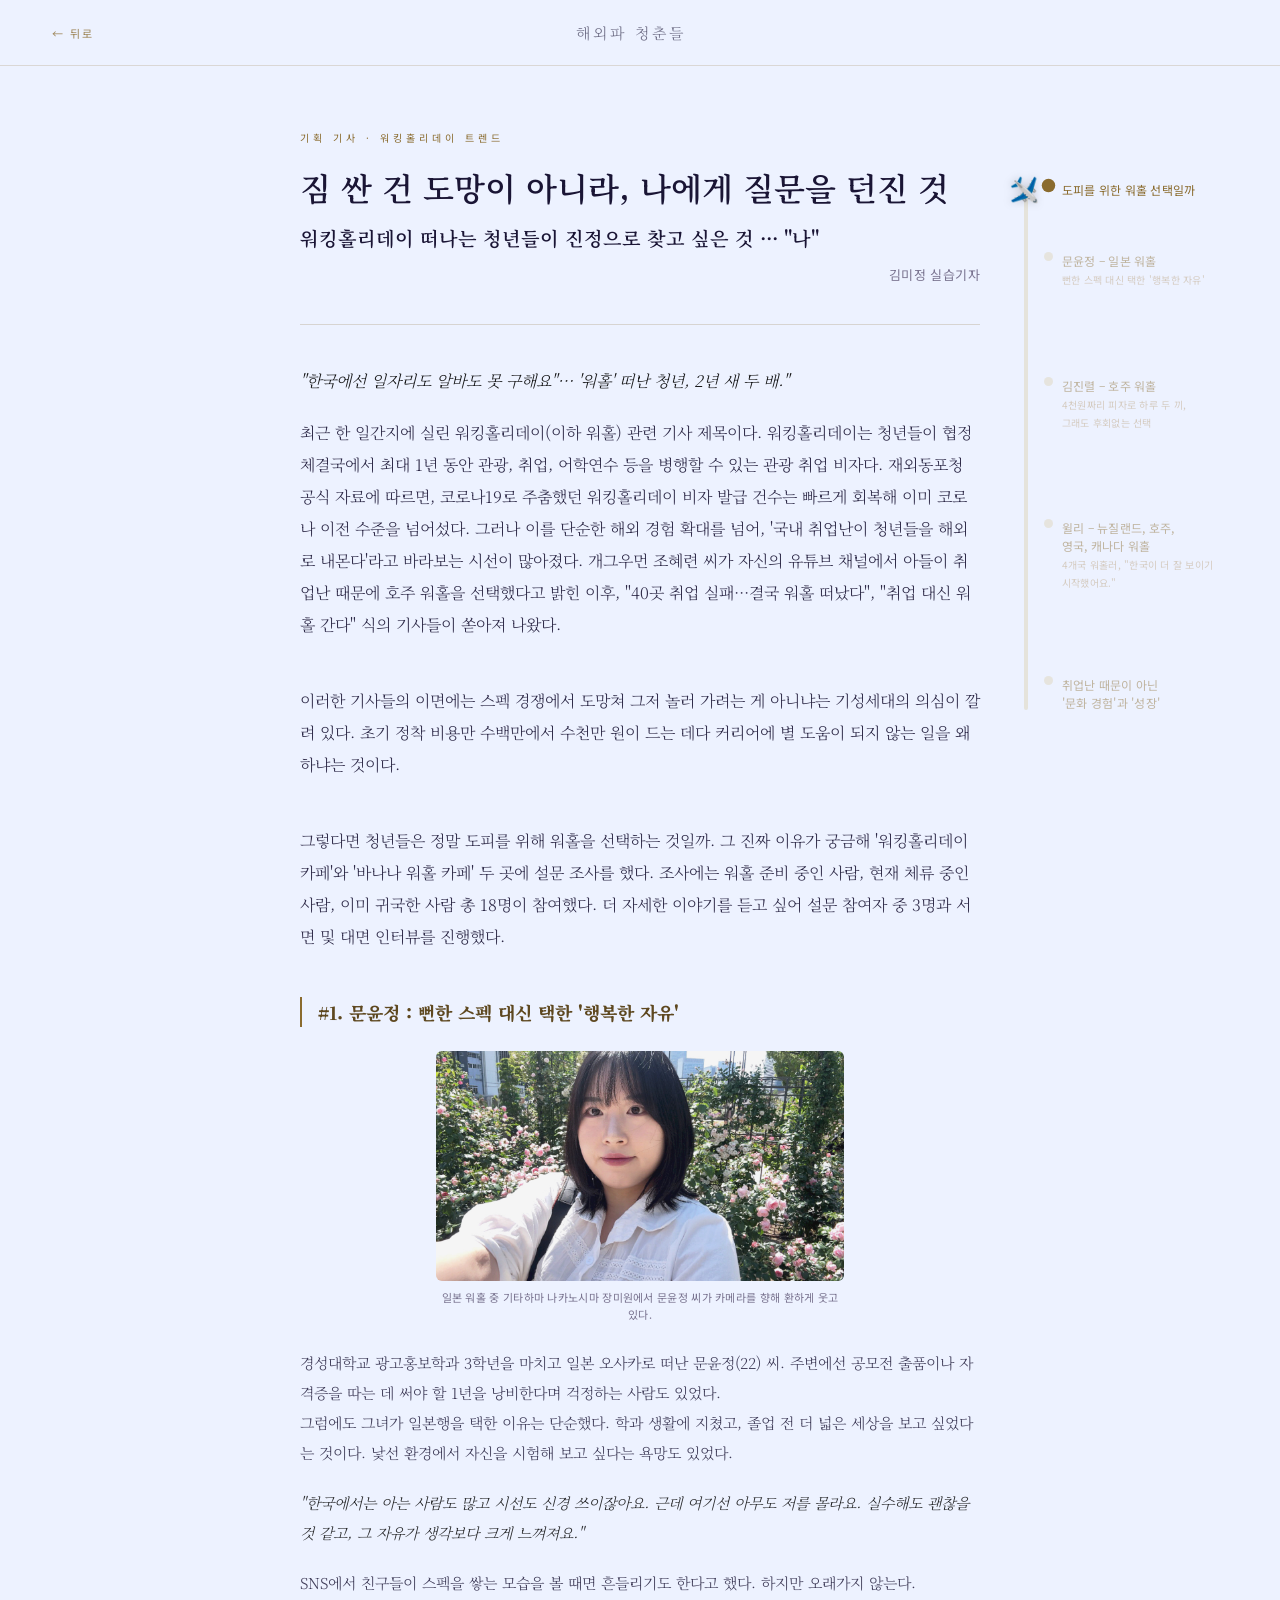
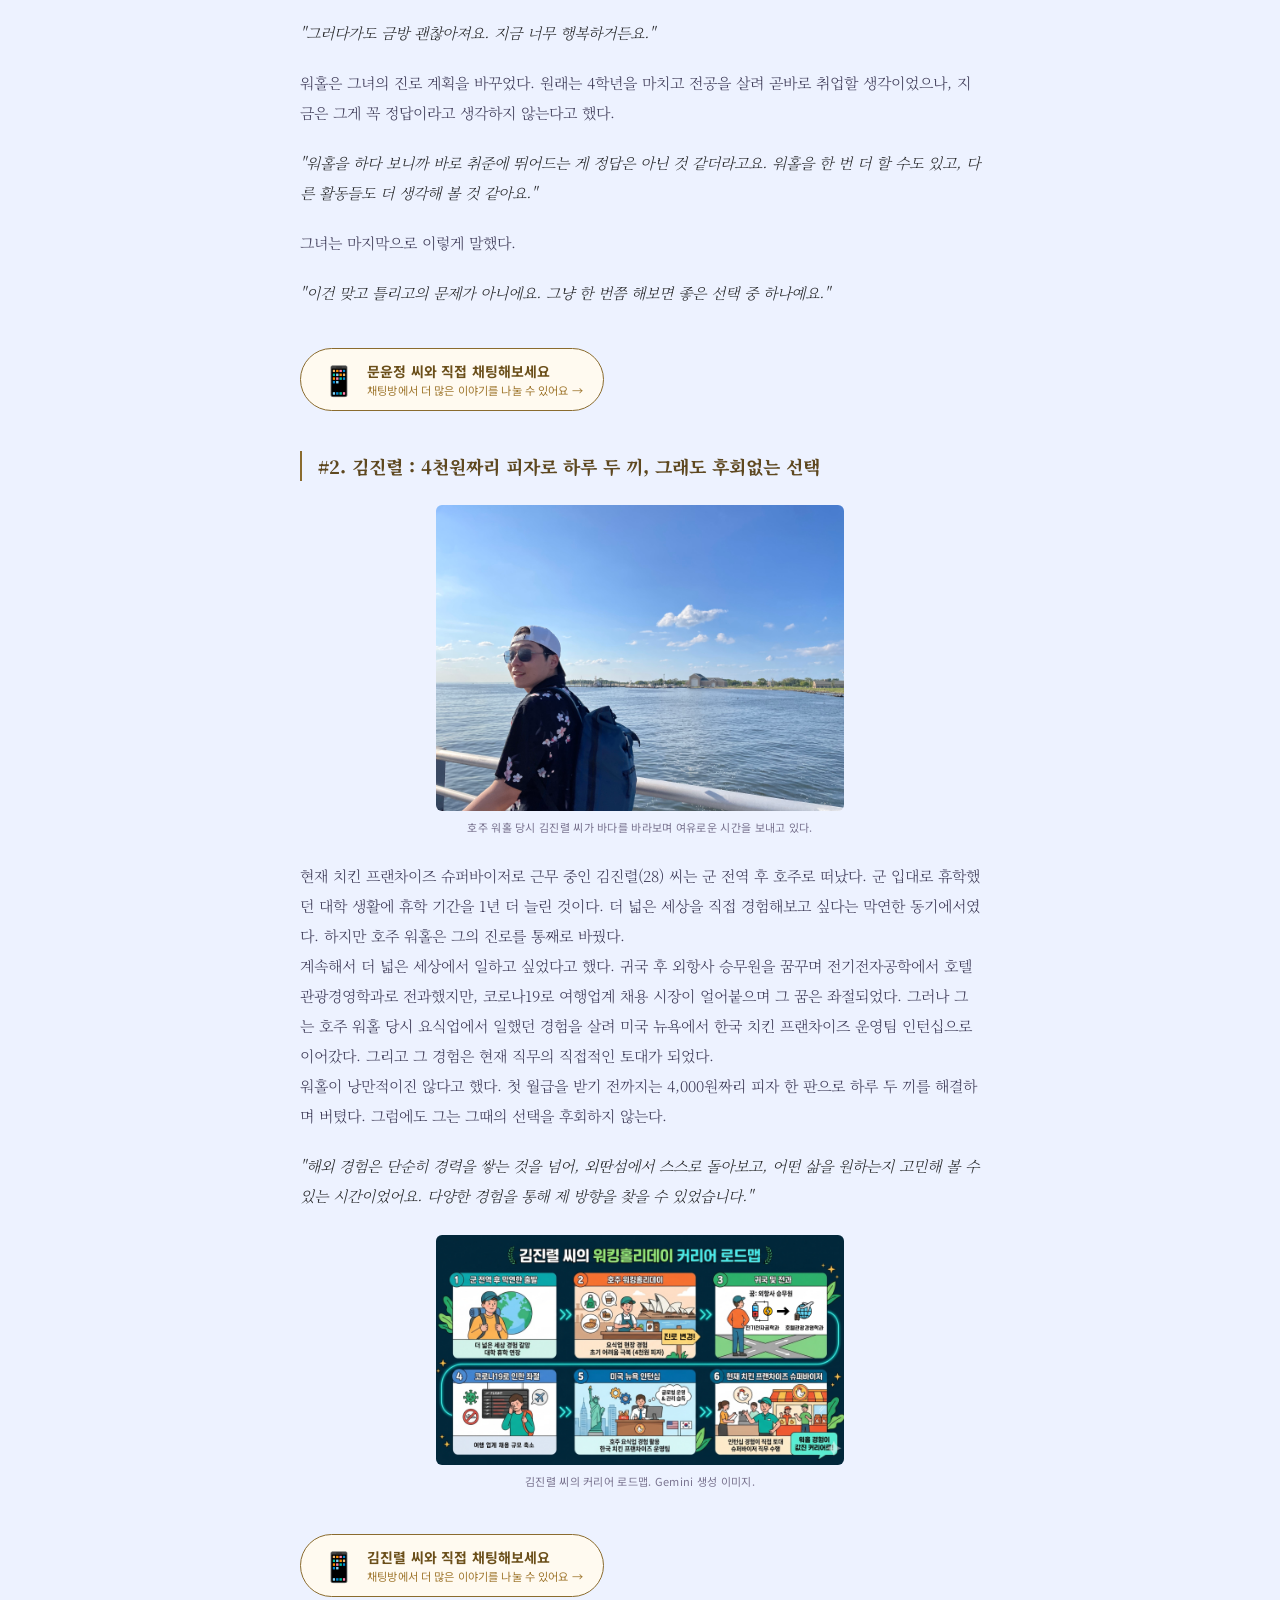
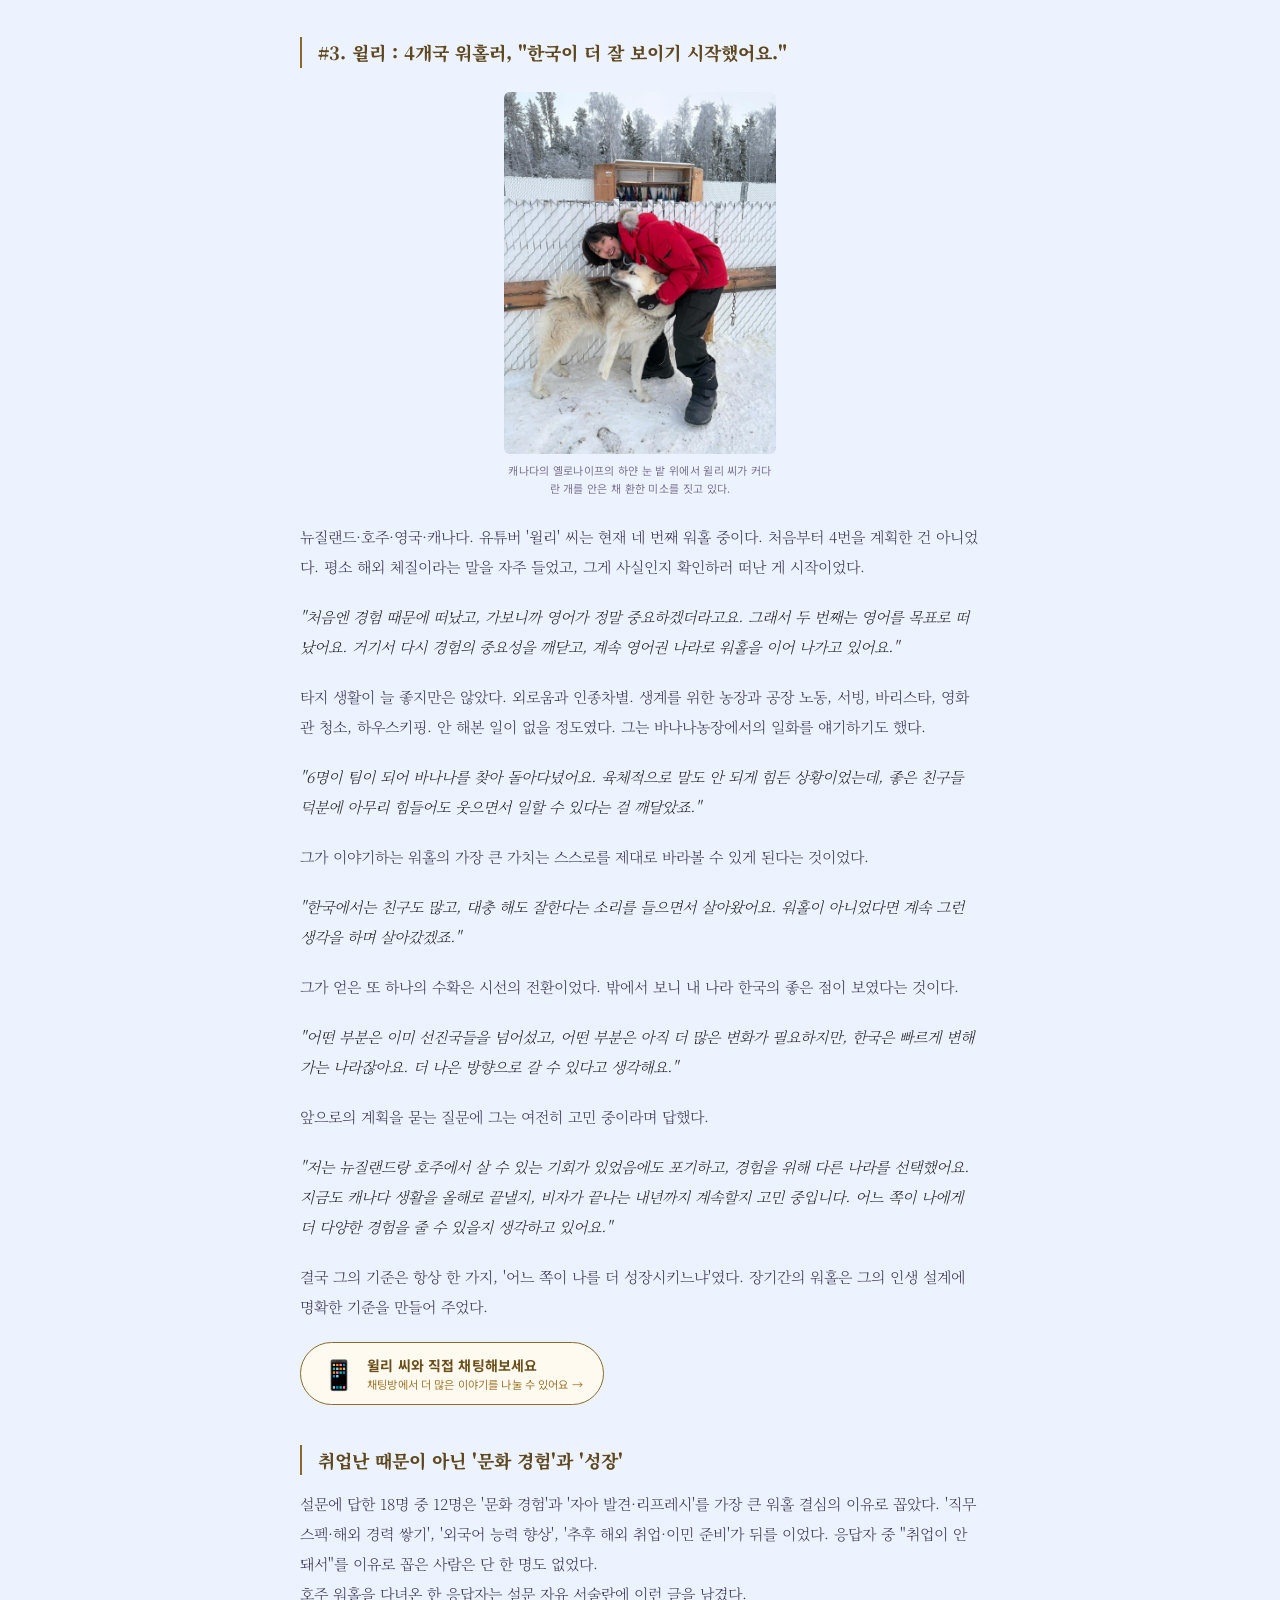
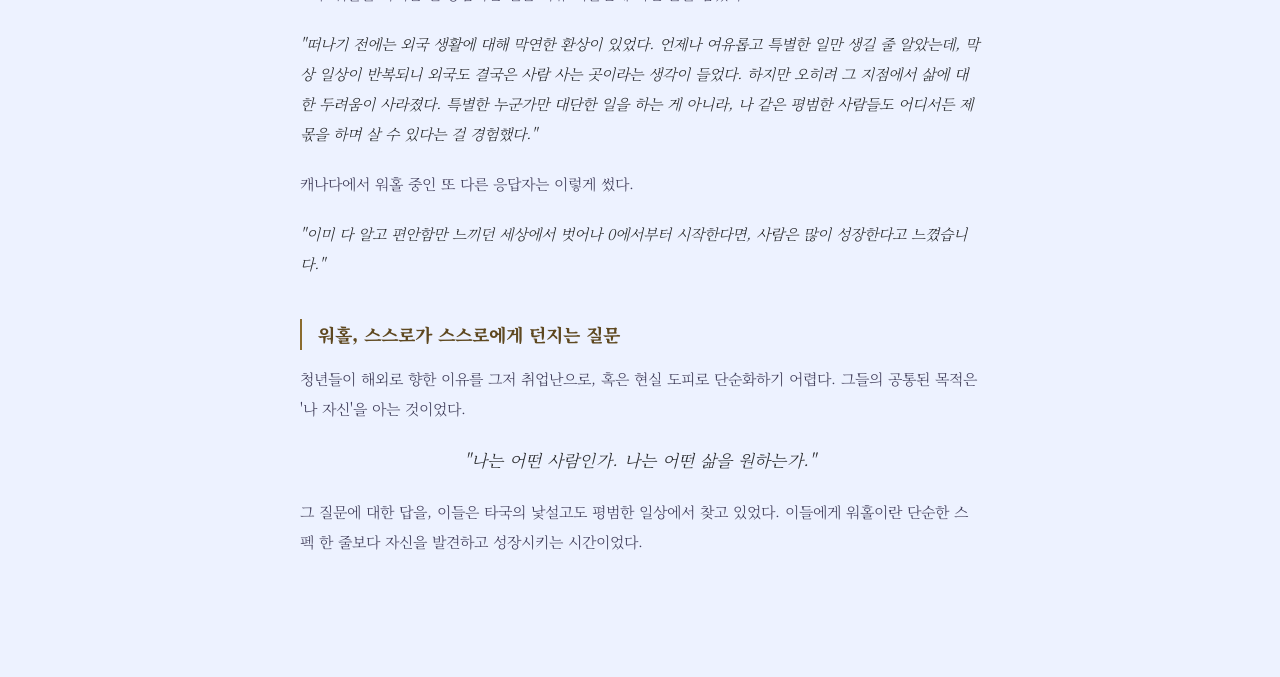
==== commit 8ed7afe6: "Add reading progress sidebar, lightbox, and UI enhancements - Add fixed reading progress sidebar wit" ====
--- a/main_article.html
+++ b/main_article.html
@@ -16,9 +16,10 @@
 
 <main class="art-page">
 
-  <section class="art-hero-vertical">
+  <section class="art-hero-vertical" id="sec-0">
     <div class="art-category">기획 기사 · 워킹홀리데이 트렌드</div>
     <h1 class="art-title">짐 싼 건 도망이 아니라, 나에게 질문을 던진 것<br><span style="font-size: 0.6em;">워킹홀리데이 떠나는 청년들이 진정으로 찾고 싶은 것 ··· "나"</span></h1>
+    <p class="art-byline">김미정 실습기자</p>
   </section>
 
   <hr class="art-rule">
@@ -30,7 +31,7 @@
     <p class="art-lead-text">그렇다면 청년들은 정말 도피를 위해 워홀을 선택하는 것일까. 그 진짜 이유가 궁금해 '워킹홀리데이 카페'와 '바나나 워홀 카페' 두 곳에 설문 조사를 했다. 조사에는 워홀 준비 중인 사람, 현재 체류 중인 사람, 이미 귀국한 사람 총 18명이 참여했다. 더 자세한 이야기를 듣고 싶어 설문 참여자 중 3명과 서면 및 대면 인터뷰를 진행했다.</p>
 
     <div class="qa-item">
-      <p class="qa-q">#1. 문윤정 : 뻔한 스펙 대신 택한 '행복한 자유'</p>
+      <p class="qa-q" id="sec-1">#1. 문윤정 : 뻔한 스펙 대신 택한 '행복한 자유'</p>
       <figure class="art-figure art-figure-person">
         <img src="new_image/1.jpeg" alt="일본 워홀 중 기타하마 나카노시마 장미원에서 문윤정 씨가 카메라를 향해 환하게 웃고 있다">
         <figcaption>일본 워홀 중 기타하마 나카노시마 장미원에서 문윤정 씨가 카메라를 향해 환하게 웃고 있다.</figcaption>
@@ -54,7 +55,7 @@
     </div>
 
     <div class="qa-item">
-      <p class="qa-q">#2. 김진렬 : 4천원짜리 피자로 하루 두 끼, 그래도 후회없는 선택</p>
+      <p class="qa-q" id="sec-2">#2. 김진렬 : 4천원짜리 피자로 하루 두 끼, 그래도 후회없는 선택</p>
       <figure class="art-figure art-figure-person">
         <img src="new_image/2.jpeg" alt="호주 워홀 당시 김진렬 씨가 바다를 바라보며 여유로운 시간을 보내고 있다">
         <figcaption>호주 워홀 당시 김진렬 씨가 바다를 바라보며 여유로운 시간을 보내고 있다.</figcaption>
@@ -77,7 +78,7 @@
     </div>
 
     <div class="qa-item">
-      <p class="qa-q">#3. 윌리 : 4개국 워홀러, "한국이 더 잘 보이기 시작했어요."</p>
+      <p class="qa-q" id="sec-3">#3. 윌리 : 4개국 워홀러, "한국이 더 잘 보이기 시작했어요."</p>
       <figure class="art-figure art-figure-person" style="max-width:40%;">
         <img src="new_image/4.JPG" alt="캐나다 옐로나이프의 하얀 눈 밭 위에서 윌리 씨가 커다란 개를 안은 채 환한 미소를 짓고 있다">
         <figcaption>캐나다의 옐로나이프의 하얀 눈 밭 위에서 윌리 씨가 커다란 개를 안은 채 환한 미소를 짓고 있다.</figcaption>
@@ -103,7 +104,7 @@
     </div>
 
     <div class="qa-item">
-      <p class="qa-q">취업난 때문이 아닌 '문화 경험'과 '성장'</p>
+      <p class="qa-q" id="sec-4">취업난 때문이 아닌 '문화 경험'과 '성장'</p>
 
       <p class="qa-a">설문에 답한 18명 중 12명은 '문화 경험'과 '자아 발견·리프레시'를 가장 큰 워홀 결심의 이유로 꼽았다. '직무 스펙·해외 경력 쌓기', '외국어 능력 향상', '추후 해외 취업·이민 준비'가 뒤를 이었다. 응답자 중 "취업이 안 돼서"를 이유로 꼽은 사람은 단 한 명도 없었다.</p>
       <p class="qa-a">호주 워홀을 다녀온 한 응답자는 설문 자유 서술란에 이런 글을 남겼다.</p>
@@ -113,7 +114,7 @@
     </div>
 
     <div class="qa-item">
-      <p class="qa-q">워홀, 스스로가 스스로에게 던지는 질문</p>
+      <p class="qa-q" id="sec-5">워홀, 스스로가 스스로에게 던지는 질문</p>
       <p class="qa-a">청년들이 해외로 향한 이유를 그저 취업난으로, 혹은 현실 도피로 단순화하기 어렵다. 그들의 공통된 목적은 '나 자신'을 아는 것이었다.</p>
       <p class="qa-a" style="font-style:italic; text-align: center; font-size: 1.05em; letter-spacing: 0.02em; color: #000; margin: 20px 0;">"나는 어떤 사람인가. 나는 어떤 삶을 원하는가."</p>
       <p class="qa-a">그 질문에 대한 답을, 이들은 타국의 낯설고도 평범한 일상에서 찾고 있었다. 이들에게 워홀이란 단순한 스펙 한 줄보다 자신을 발견하고 성장시키는 시간이었다.</p>
@@ -122,6 +123,21 @@
 
 </main>
 
+<!-- Reading Progress Sidebar -->
+<nav class="read-nav" id="readNav" aria-label="읽기 진행">
+  <div class="read-track">
+    <div class="read-plane" id="readPlane">✈️</div>
+    <div class="read-fill" id="readFill"></div>
+  </div>
+  <ul class="read-index" id="readIndex"></ul>
+</nav>
+
+<!-- Lightbox -->
+<div class="lb-overlay" id="lbOverlay" onclick="closeLightbox()">
+  <button class="lb-close" onclick="closeLightbox()">✕</button>
+  <img class="lb-img" id="lbImg" src="" alt="">
+  <p class="lb-caption" id="lbCaption"></p>
+</div>
 
 <!-- Chat Modal -->
 <div class="chat-overlay" id="chatOverlay" onclick="closeChatOverlay(event)">
@@ -148,6 +164,144 @@
 </div>
 
 <script>
+// Reading progress sidebar
+(function () {
+  const SECTIONS = [
+    { id: 'sec-0', label: '도피를 위한 워홀 선택일까' },
+    { id: 'sec-1', label: '문윤정 – 일본 워홀<br><span class="ri-sub">뻔한 스펙 대신 택한 \'행복한 자유\'</span>' },
+    { id: 'sec-2', label: '김진렬 – 호주 워홀<br><span class="ri-sub">4천원짜리 피자로 하루 두 끼,<br>그래도 후회없는 선택</span>' },
+    { id: 'sec-3', label: '윌리 – 뉴질랜드, 호주,<br>영국, 캐나다 워홀<br><span class="ri-sub">4개국 워홀러, "한국이 더 잘 보이기<br>시작했어요."</span>' },
+    { id: 'sec-4', label: '취업난 때문이 아닌<br>\'문화 경험\'과 \'성장\'' },
+  ];
+
+  document.addEventListener('DOMContentLoaded', function () {
+    const indexEl = document.getElementById('readIndex');
+    const fillEl  = document.getElementById('readFill');
+    const planeEl = document.getElementById('readPlane');
+
+    SECTIONS.forEach(function (s) {
+      const li = document.createElement('li');
+      li.className = 'ri-item';
+      li.dataset.id = s.id;
+      li.innerHTML = '<span class="ri-dot"></span><span class="ri-label">' + s.label + '</span>';
+      li.addEventListener('click', function () {
+        const el = document.getElementById(s.id);
+        if (el) window.scrollTo({ top: el.getBoundingClientRect().top + window.scrollY - 24, behavior: 'smooth' });
+      });
+      indexEl.appendChild(li);
+    });
+
+    function getArticle() {
+      return document.querySelector('.art-body') || document.querySelector('main');
+    }
+
+    // naturalPcts[i]: 해당 섹션의 실제 스크롤 비율 (비행기 기준)
+    // adjustedPcts[i]: MIN_GAP 적용 후 점의 표시 위치
+    var naturalPcts  = [];
+    var adjustedPcts = [];
+
+    function positionDots() {
+      const article = getArticle();
+      if (!article) return;
+      const artAbsTop   = article.getBoundingClientRect().top + window.scrollY;
+      const scrollRange = Math.max(1, article.offsetHeight - window.innerHeight);
+      const MIN_GAP     = 12;
+
+      const items = [];
+      document.querySelectorAll('.ri-item').forEach(function (li) {
+        const el = document.getElementById(li.dataset.id);
+        if (!el) return;
+        const nat = Math.min(97, Math.max(0, (el.getBoundingClientRect().top + window.scrollY - artAbsTop) / scrollRange * 100));
+        items.push({ li: li, natural: nat, adjusted: nat });
+      });
+
+      // 겹치는 점 아래로 밀기
+      for (let i = 1; i < items.length; i++) {
+        if (items[i].adjusted < items[i - 1].adjusted + MIN_GAP)
+          items[i].adjusted = items[i - 1].adjusted + MIN_GAP;
+      }
+      // 97% 초과 시 위로 당기기
+      for (let i = items.length - 1; i >= 1; i--) {
+        if (items[i].adjusted > 97) {
+          items[i].adjusted = 97;
+          if (items[i - 1].adjusted > items[i].adjusted - MIN_GAP)
+            items[i - 1].adjusted = items[i].adjusted - MIN_GAP;
+        }
+      }
+
+      naturalPcts  = items.map(function (it) { return it.natural; });
+      adjustedPcts = items.map(function (it) { return it.adjusted; });
+      items.forEach(function (it) { it.li.style.top = it.adjusted + '%'; });
+    }
+
+    // 스크롤 비율(raw 0~100) → 점 좌표계 비행기 위치(구간 선형 보간)
+    function mapToPlanePct(raw) {
+      const n = naturalPcts, a = adjustedPcts;
+      if (!n.length) return raw;
+      if (raw <= n[0]) return n[0] > 0 ? a[0] * raw / n[0] : a[0];
+      if (raw >= n[n.length - 1]) {
+        const last = n.length - 1;
+        return a[last] + (100 - a[last]) * (raw - n[last]) / Math.max(0.01, 100 - n[last]);
+      }
+      for (let i = 0; i < n.length - 1; i++) {
+        if (raw >= n[i] && raw < n[i + 1]) {
+          const t = (raw - n[i]) / Math.max(0.01, n[i + 1] - n[i]);
+          return a[i] + t * (a[i + 1] - a[i]);
+        }
+      }
+      return raw;
+    }
+
+    function update() {
+      const article = getArticle();
+      if (!article) return;
+      const rect        = article.getBoundingClientRect();
+      const scrollRange = Math.max(1, article.offsetHeight - window.innerHeight);
+      const rawPct      = Math.min(100, Math.max(0, -rect.top / scrollRange * 100));
+      const planePct    = mapToPlanePct(rawPct);
+
+      fillEl.style.height = planePct + '%';
+      planeEl.style.top   = planePct + '%';
+
+      let activeId = null;
+      SECTIONS.forEach(function (s) {
+        const el = document.getElementById(s.id);
+        if (el && el.getBoundingClientRect().top <= window.innerHeight * 0.45)
+          activeId = s.id;
+      });
+      document.querySelectorAll('.ri-item').forEach(function (li) {
+        li.classList.toggle('active', li.dataset.id === activeId);
+      });
+    }
+
+    window.addEventListener('scroll', update, { passive: true });
+    window.addEventListener('resize', function () { positionDots(); update(); });
+    window.addEventListener('load', function () { positionDots(); update(); });
+    positionDots();
+    update();
+  });
+})();
+
+// Lightbox
+function openLightbox(img) {
+  document.getElementById('lbImg').src = img.src;
+  document.getElementById('lbImg').alt = img.alt;
+  const cap = img.closest('figure') && img.closest('figure').querySelector('figcaption');
+  document.getElementById('lbCaption').textContent = cap ? cap.textContent : '';
+  document.getElementById('lbOverlay').classList.add('active');
+  document.body.style.overflow = 'hidden';
+}
+function closeLightbox() {
+  document.getElementById('lbOverlay').classList.remove('active');
+  document.body.style.overflow = '';
+}
+document.addEventListener('DOMContentLoaded', function () {
+  document.querySelectorAll('.art-figure img').forEach(function (img) {
+    img.style.cursor = 'zoom-in';
+    img.addEventListener('click', function () { openLightbox(img); });
+  });
+});
+
 const CHAT_DATA = {
   munjunjeong: {
     name: '문윤정',
--- a/style.css
+++ b/style.css
@@ -325,8 +325,16 @@
   margin-bottom: 0;
 }
 .art-hero-vertical .art-category { margin-bottom: 20px; }
-.art-hero-vertical .art-title { margin-bottom: 14px; }
+.art-hero-vertical .art-title { margin-bottom: 10px; }
 .art-hero-vertical .art-deck { margin-bottom: 32px; }
+.art-byline {
+  text-align: right;
+  font-family: 'Noto Sans KR', sans-serif;
+  font-size: 13px;
+  color: var(--muted);
+  margin: 0;
+  letter-spacing: 0.03em;
+}
 .art-hero-figure {
   margin: 0;
 }
@@ -833,7 +841,7 @@
   font-family: 'Noto Serif KR', serif;
   font-size: 16px;
   font-weight: 300;
-  font-style: italic;
+  font-style: normal;
   line-height: 2;
   color: var(--cream);
   opacity: 0.9;
@@ -1467,3 +1475,138 @@
   background: #ff0000;
   color: #fff;
 }
+
+/* Lightbox */
+.lb-overlay {
+  display: none;
+  position: fixed;
+  inset: 0;
+  background: rgba(0,0,0,0.88);
+  z-index: 2000;
+  justify-content: center;
+  align-items: center;
+  flex-direction: column;
+  padding: 20px;
+  cursor: zoom-out;
+}
+.lb-overlay.active { display: flex; }
+.lb-img {
+  max-width: 90vw;
+  max-height: 80vh;
+  object-fit: contain;
+  border-radius: 6px;
+  box-shadow: 0 8px 40px rgba(0,0,0,0.5);
+}
+.lb-caption {
+  margin-top: 14px;
+  color: rgba(255,255,255,0.75);
+  font-family: 'Noto Sans KR', sans-serif;
+  font-size: 12px;
+  text-align: center;
+  max-width: 600px;
+  line-height: 1.6;
+}
+.lb-close {
+  position: absolute;
+  top: 18px;
+  right: 22px;
+  background: none;
+  border: none;
+  color: #fff;
+  font-size: 1.6em;
+  cursor: pointer;
+  opacity: 0.7;
+  line-height: 1;
+}
+.lb-close:hover { opacity: 1; }
+
+/* Reading progress sidebar */
+.read-nav {
+  position: fixed;
+  right: 36px;
+  top: 50%;
+  transform: translateY(-50%);
+  display: flex;
+  align-items: flex-start;
+  gap: 16px;
+  z-index: 100;
+  pointer-events: none;
+}
+.read-track {
+  position: relative;
+  width: 4px;
+  height: 520px;
+  background: rgba(200,168,75,0.2);
+  border-radius: 99px;
+  flex-shrink: 0;
+}
+.read-fill {
+  position: absolute;
+  top: 0;
+  left: 0;
+  width: 100%;
+  background: var(--gold, #c8a84b);
+  border-radius: 99px;
+  transition: height 0.15s linear;
+  height: 0%;
+}
+.read-plane {
+  position: absolute;
+  left: 50%;
+  transform: translate(-50%, -50%) rotate(90deg);
+  font-size: 1.5em;
+  transition: top 0.15s linear;
+  top: 0%;
+  line-height: 1;
+  filter: drop-shadow(0 1px 4px rgba(0,0,0,0.18));
+}
+.read-index {
+  position: relative;
+  list-style: none;
+  margin: 0;
+  padding: 0;
+  height: 520px;
+  width: 200px;
+  pointer-events: all;
+}
+.ri-item {
+  position: absolute;
+  left: 0;
+  display: flex;
+  align-items: flex-start;
+  gap: 9px;
+  cursor: pointer;
+  transform: translateY(-50%);
+  transition: opacity 0.2s;
+  opacity: 0.45;
+  pointer-events: all;
+}
+.ri-item:hover,
+.ri-item.active { opacity: 1; }
+.ri-dot {
+  width: 9px;
+  height: 9px;
+  border-radius: 50%;
+  background: rgba(200,168,75,0.4);
+  flex-shrink: 0;
+  transition: background 0.2s, transform 0.2s;
+}
+.ri-item.active .ri-dot {
+  background: var(--gold, #c8a84b);
+  transform: scale(1.5);
+}
+.ri-label {
+  font-family: 'Noto Sans KR', sans-serif;
+  font-size: 12px;
+  color: #8a6b2e;
+  letter-spacing: 0.02em;
+  line-height: 1.5;
+}
+.ri-sub {
+  font-size: 10px;
+  color: #b09060;
+  opacity: 0.85;
+}
+@media (max-width: 900px) {
+  .read-nav { display: none; }
+}
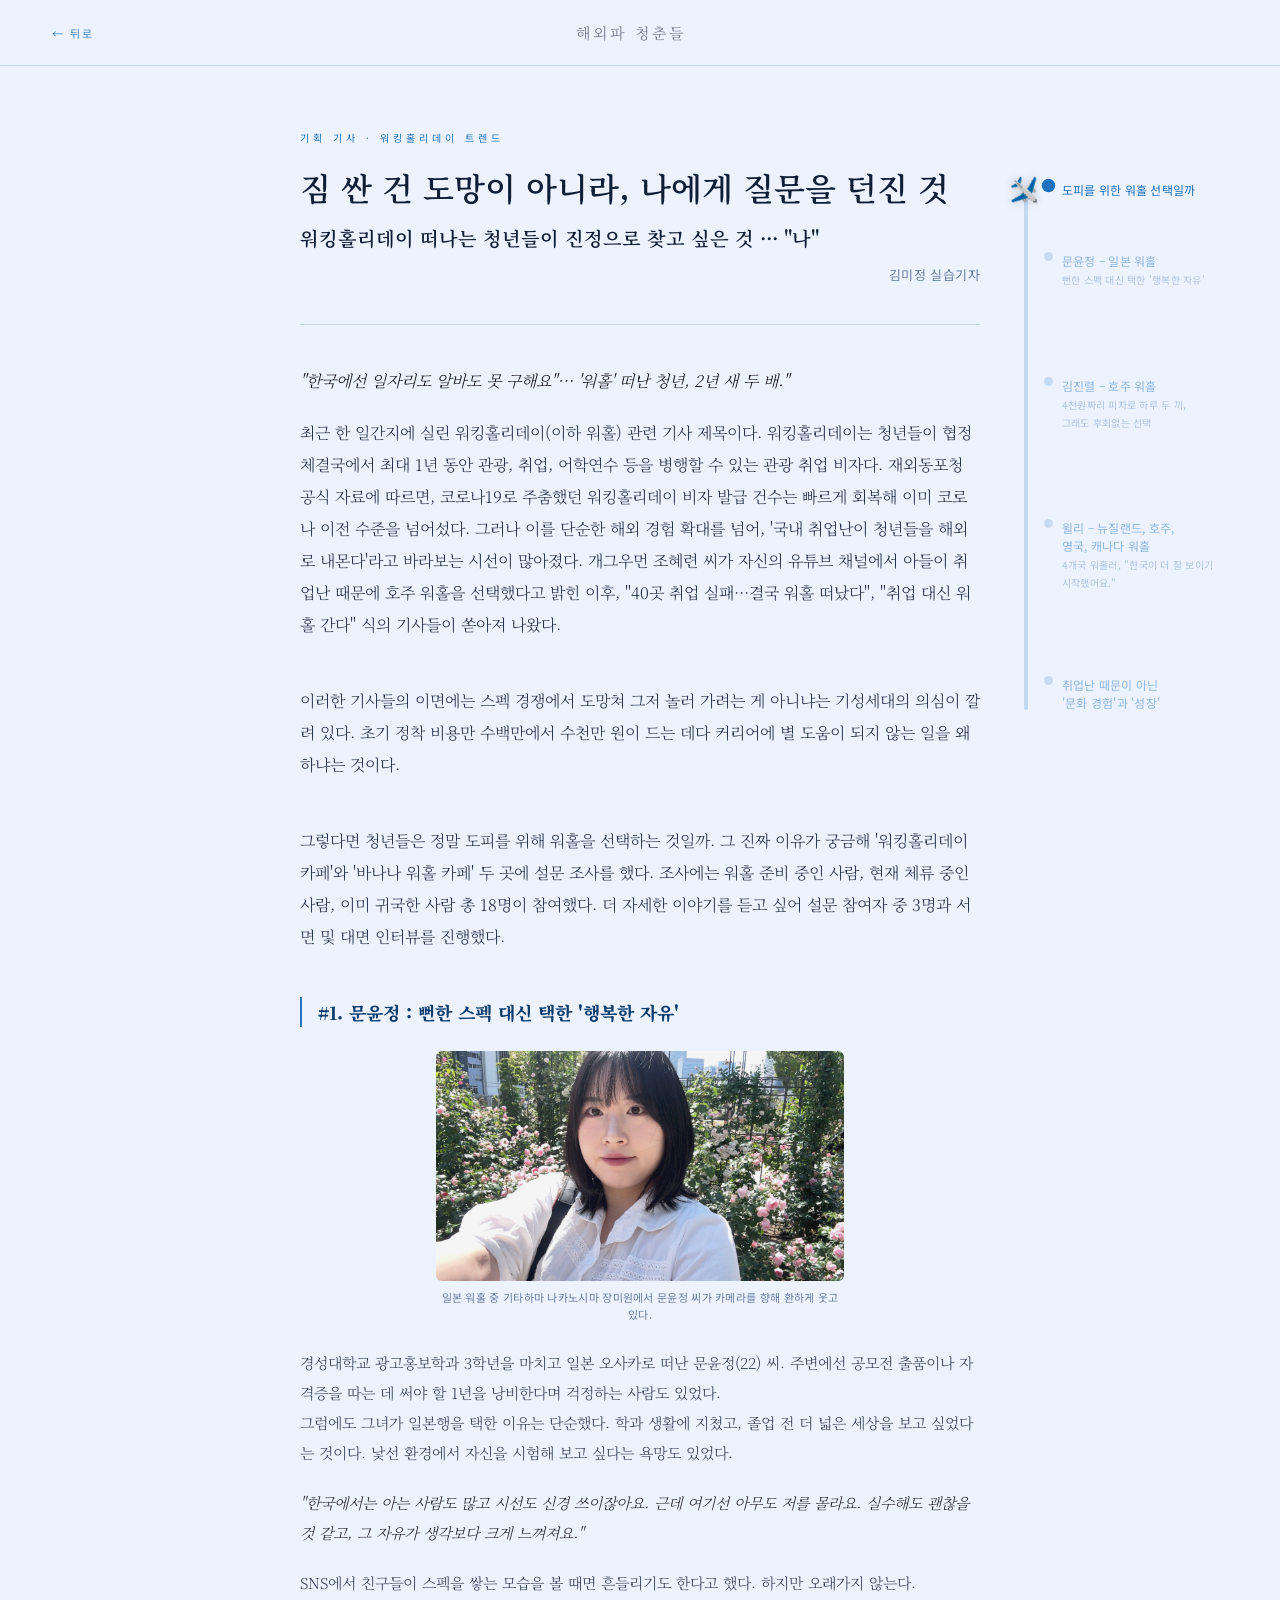
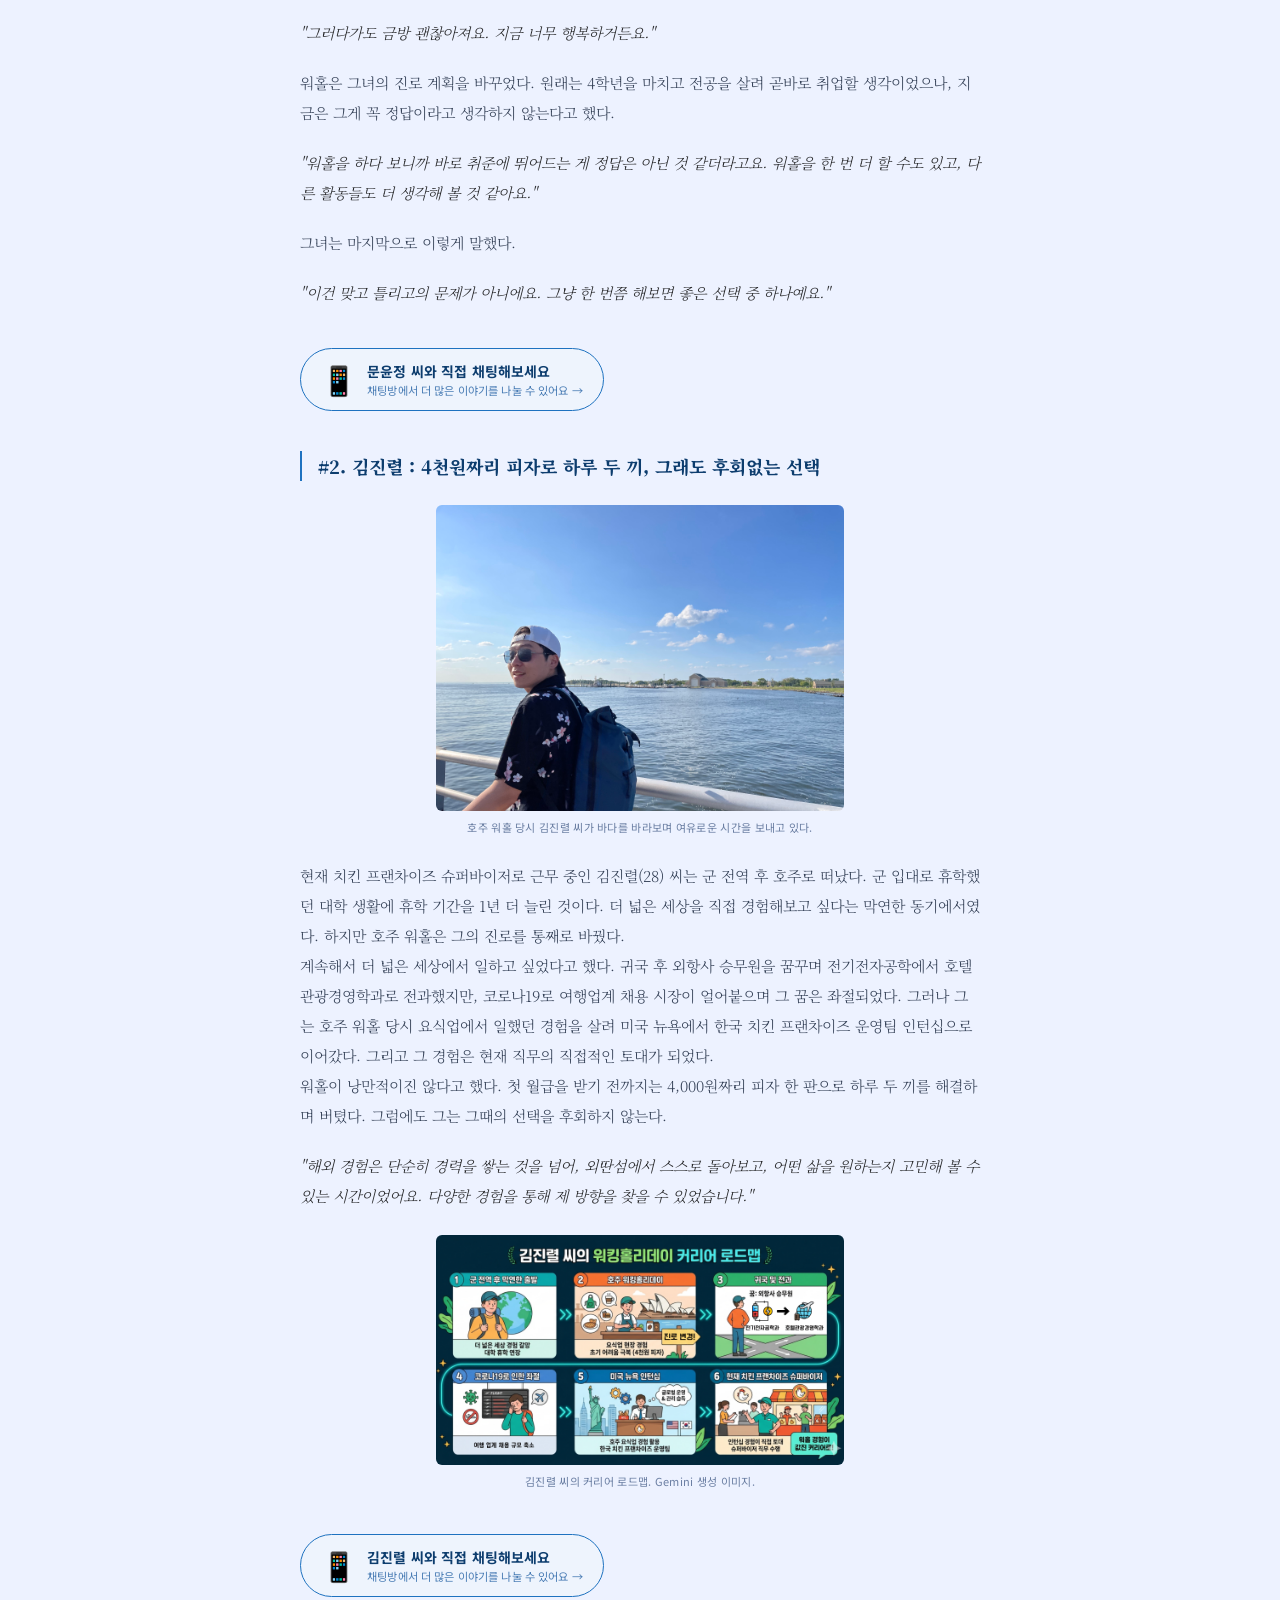
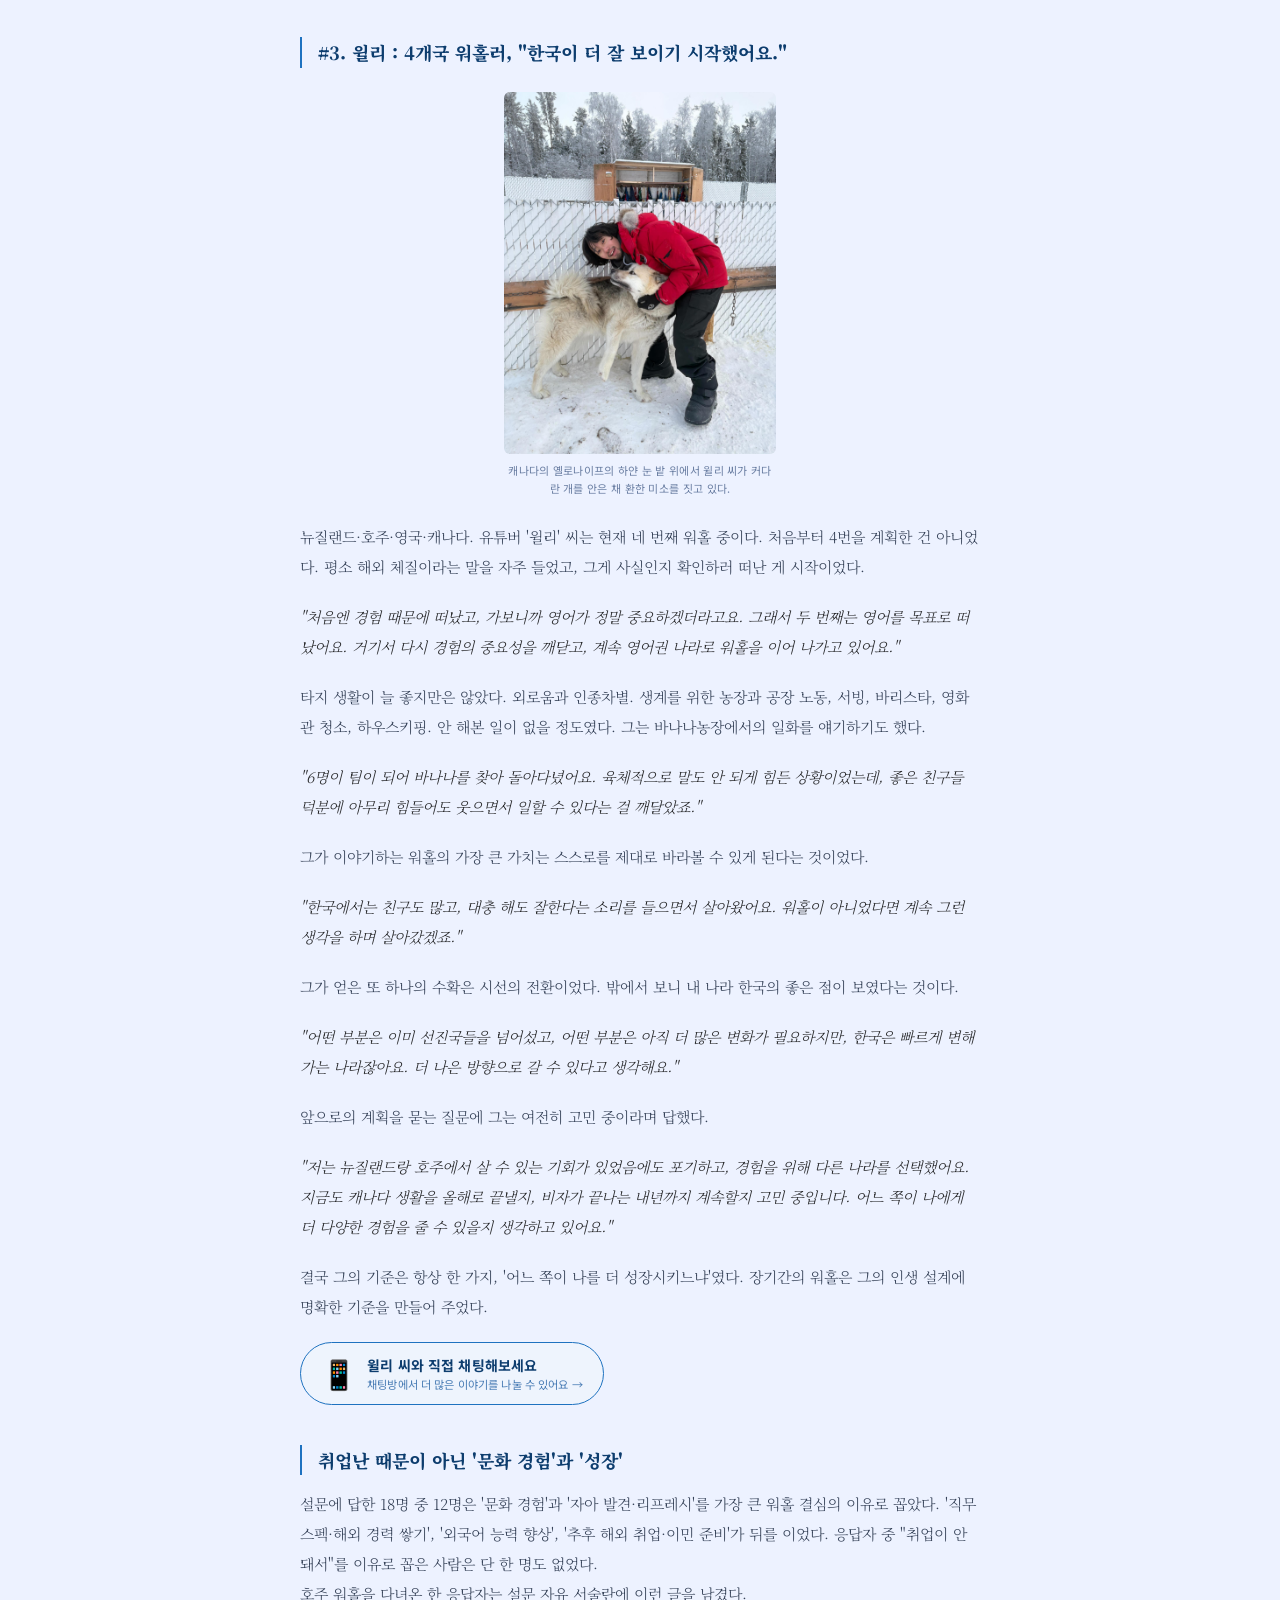
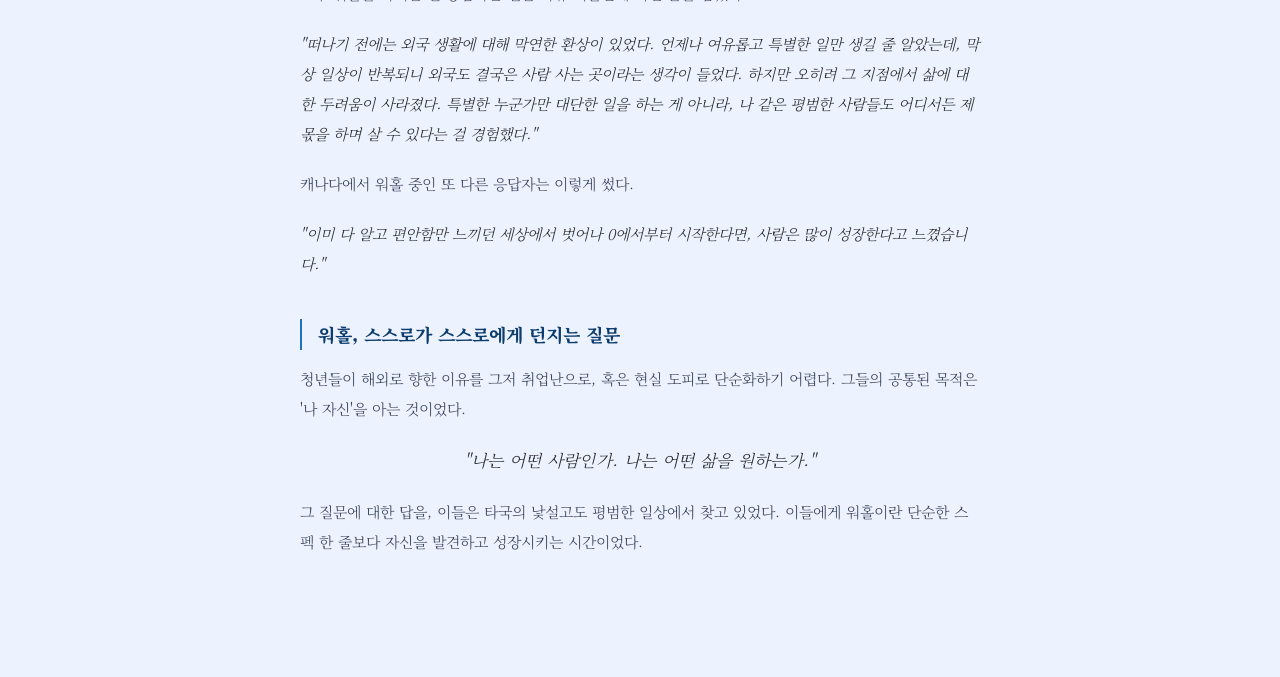
==== commit 54f9398b: "Redesign UI with blue color scheme and hero image - Replace gold color palette with blue (#1e72c0) t" ====
--- a/main_article.html
+++ b/main_article.html
@@ -5,6 +5,7 @@
   <meta name="viewport" content="width=device-width, initial-scale=1.0">
   <title>짐 싼 건 도망이 아니라, 나에게 질문을 던진 것</title>
   <link rel="stylesheet" href="style.css">
+  <style>body { background-image: none; }</style>
 </head>
 <body>
 
--- a/style.css
+++ b/style.css
@@ -1,20 +1,20 @@
-@import url('https://fonts.googleapis.com/css2?family=Cormorant+Garamond:ital,wght@0,300;0,400;0,600;1,300;1,400&family=Noto+Serif+KR:wght@300;400;600&family=Noto+Sans+KR:wght@300;400&display=swap');
+@import url('https://fonts.googleapis.com/css2?family=Cormorant+Garamond:ital,wght@0,300;0,400;0,600;1,300;1,400&family=Noto+Serif+KR:wght@300;400;600&family=Noto+Sans+KR:wght@300;400;700;900&family=Black+Han+Sans&display=swap');
 
 *, *::before, *::after { box-sizing: border-box; margin: 0; padding: 0; }
 
 :root {
   --bg: #edf2ff;
   --surface: #ffffff;
-  --surface2: #f4f7ff;
-  --gold: #8a6b2e;
-  --gold-light: #5e4820;
-  --cream: #1a1535;
-  --muted: #7a7490;
+  --surface2: #dde6f8;
+  --gold: #1e72c0;
+  --gold-light: #0d3d6e;
+  --cream: #0f1d35;
+  --muted: #6b7fa3;
   --red: #b83030;
 }
 
 html, body {
-  background: var(--bg);
+  background: url('hero.png') top center / 100% auto no-repeat var(--bg);
   color: var(--cream);
   font-family: 'Noto Serif KR', Georgia, serif;
   min-height: 100vh;
@@ -40,14 +40,6 @@
 .start-header {
   text-align: center;
   padding: 48px 40px 32px;
-  border-bottom: 1px solid rgba(138,107,46,0.2);
-}
-.start-header .vol {
-  font-family: 'Noto Sans KR', sans-serif;
-  font-size: 10px;
-  letter-spacing: 4px;
-  color: var(--gold);
-  margin-bottom: 14px;
 }
 .start-header h1 {
   font-family: 'Noto Serif KR', serif;
@@ -56,13 +48,15 @@
   letter-spacing: 10px;
   line-height: 1;
   color: var(--cream);
+  text-shadow: 0 0 24px rgba(255,255,255,1), 0 0 48px rgba(255,255,255,0.95), 0 2px 6px rgba(0,0,0,0.15);
 }
 .start-header .tagline {
   font-family: 'Noto Serif KR', serif;
-  font-size: 12px;
+  font-size: 16px;
   letter-spacing: 5px;
   color: var(--gold);
   margin-top: 14px;
+  text-shadow: 0 0 10px rgba(255,255,255,0.9), 0 2px 4px rgba(255,255,255,0.6);
 }
 
 .globe-section {
@@ -75,6 +69,18 @@
   position: relative;
   width: 520px;
   height: 520px;
+}
+.globe-wrap::before {
+  content: '';
+  position: absolute;
+  inset: -12%;
+  border-radius: 50%;
+  background: radial-gradient(circle at center,
+    rgba(100,170,230,0) 43%,
+    rgba(100,170,230,0.18) 53%,
+    rgba(100,170,230,0) 68%);
+  pointer-events: none;
+  z-index: 2;
 }
 .globe-svg {
   width: 100%;
@@ -127,7 +133,7 @@
 .ticket {
   width: 360px;
   background: var(--surface);
-  border: 1px solid rgba(138,107,46,0.3);
+  border: 1px solid rgba(30,114,192,0.3);
   border-radius: 6px;
   padding: 24px 30px;
   text-decoration: none;
@@ -137,7 +143,7 @@
 }
 .ticket-active:hover {
   transform: translateY(-5px);
-  border-color: rgba(138,107,46,0.65);
+  border-color: rgba(30,114,192,0.65);
   box-shadow: 0 20px 48px rgba(100,130,220,0.18);
 }
 .ticket-soon { opacity: 0.45; cursor: default; }
@@ -147,7 +153,7 @@
   justify-content: space-between;
   margin-bottom: 18px;
   padding-bottom: 14px;
-  border-bottom: 1px dashed rgba(138,107,46,0.3);
+  border-bottom: 1px dashed rgba(30,114,192,0.3);
 }
 .t-head span {
   font-family: 'Noto Sans KR', sans-serif;
@@ -186,7 +192,7 @@
   align-items: center;
   gap: 6px;
 }
-.t-line .dash { flex: 1; height: 1px; background: rgba(138,107,46,0.35); }
+.t-line .dash { flex: 1; height: 1px; background: rgba(30,114,192,0.35); }
 .t-line .plane { font-size: 16px; color: var(--gold); }
 
 .t-divider {
@@ -198,13 +204,13 @@
 .t-divider .dline {
   flex: 1;
   height: 1px;
-  border-top: 1px dashed rgba(138,107,46,0.3);
+  border-top: 1px dashed rgba(30,114,192,0.3);
 }
 .notch {
   width: 16px; height: 16px;
   border-radius: 50%;
   background: var(--bg);
-  border: 1px solid rgba(138,107,46,0.3);
+  border: 1px solid rgba(30,114,192,0.3);
   flex-shrink: 0;
 }
 
@@ -267,14 +273,14 @@
 .tw-divider .dline-v {
   flex: 1;
   width: 1px;
-  border-left: 1px dashed rgba(138,107,46,0.3);
+  border-left: 1px dashed rgba(30,114,192,0.3);
 }
 .tw-divider .notch {
   width: 16px;
   height: 16px;
   border-radius: 50%;
   background: var(--bg);
-  border: 1px solid rgba(138,107,46,0.3);
+  border: 1px solid rgba(30,114,192,0.3);
   flex-shrink: 0;
   margin: -8px -8px;
 }
@@ -358,15 +364,15 @@
 .vote-wrap {
   margin: 28px 0;
   padding: 24px;
-  border: 1px solid rgba(138,107,46,0.3);
+  border: 1px solid rgba(30,114,192,0.3);
   border-radius: 10px;
-  background: rgba(138,107,46,0.05);
+  background: rgba(30,114,192,0.05);
 }
 .vote-heading {
   font-family: 'Noto Serif KR', serif;
   font-size: 0.95em;
   font-weight: 700;
-  color: var(--gold, #c8a84b);
+  color: var(--gold, #1e72c0);
   margin: 0 0 18px;
   text-align: center;
   letter-spacing: 0.03em;
@@ -409,7 +415,7 @@
 .vl-pct {
   font-size: 0.8em;
   font-weight: 700;
-  color: var(--gold, #c8a84b);
+  color: var(--gold, #1e72c0);
   min-width: 34px;
   text-align: right;
 }
@@ -422,7 +428,7 @@
 }
 .vote-btn {
   padding: 7px 14px;
-  border: 1.5px solid rgba(138,107,46,0.5);
+  border: 1.5px solid rgba(30,114,192,0.5);
   border-radius: 20px;
   background: transparent;
   font-family: 'Noto Sans KR', sans-serif;
@@ -432,12 +438,12 @@
   transition: background 0.15s, color 0.15s, border-color 0.15s;
 }
 .vote-btn:hover {
-  background: rgba(138,107,46,0.12);
-  border-color: var(--gold, #c8a84b);
+  background: rgba(30,114,192,0.12);
+  border-color: var(--gold, #1e72c0);
 }
 .vote-btn.voted {
-  background: var(--gold, #c8a84b);
-  border-color: var(--gold, #c8a84b);
+  background: var(--gold, #1e72c0);
+  border-color: var(--gold, #1e72c0);
   color: #fff;
   font-weight: 700;
 }
@@ -469,7 +475,7 @@
 
 /* ── MAIN ARTICLE SECTION ── */
 .ma-section {
-  border-top: 1px solid rgba(138,107,46,0.2);
+  border-top: 1px solid rgba(30,114,192,0.2);
   padding: 72px 40px 100px;
 }
 .ma-inner {
@@ -556,7 +562,7 @@
 @media (max-width: 600px) {
   .ticket-wide { flex-direction: column; }
   .tw-divider { flex-direction: row; margin: 0 -1px; }
-  .tw-divider .dline-v { width: auto; height: 1px; border-left: none; border-top: 1px dashed rgba(138,107,46,0.3); }
+  .tw-divider .dline-v { width: auto; height: 1px; border-left: none; border-top: 1px dashed rgba(30,114,192,0.3); }
   .tw-right { width: auto; }
   .ma-section { padding: 48px 24px 72px; }
   .ma-title { font-size: 22px; }
@@ -564,7 +570,7 @@
 
 /* ── COUNTRIES SECTION ── */
 .countries-section {
-  border-top: 1px solid rgba(138,107,46,0.2);
+  border-top: 1px solid rgba(30,114,192,0.2);
   padding: 56px 40px 72px;
 }
 .countries-inner {
@@ -594,7 +600,7 @@
 .ctab-btn {
   padding: 6px 16px;
   border-radius: 20px;
-  border: 1px solid rgba(138,107,46,0.3);
+  border: 1px solid rgba(30,114,192,0.3);
   background: transparent;
   color: var(--muted);
   font-family: 'Noto Sans KR', sans-serif;
@@ -607,7 +613,7 @@
   color: var(--bg);
   border-color: var(--cream);
 }
-.ctab-btn:hover:not(.active) { border-color: rgba(138,107,46,0.6); color: var(--cream); }
+.ctab-btn:hover:not(.active) { border-color: rgba(30,114,192,0.6); color: var(--cream); }
 .ctab-cnt { opacity: 0.5; font-size: 10px; }
 
 .ccards-grid {
@@ -617,13 +623,13 @@
 }
 .ccard {
   background: var(--surface);
-  border: 1px solid rgba(138,107,46,0.2);
+  border: 1px solid rgba(30,114,192,0.2);
   border-radius: 10px;
   padding: 14px;
   cursor: pointer;
   transition: border-color 0.15s, transform 0.15s;
 }
-.ccard:hover { border-color: rgba(138,107,46,0.5); transform: translateY(-2px); }
+.ccard:hover { border-color: rgba(30,114,192,0.5); transform: translateY(-2px); }
 .ccard.selected { border: 2px solid var(--cream); }
 .ccard-flag { font-size: 22px; display: block; margin-bottom: 6px; }
 .ccard-name {
@@ -637,7 +643,7 @@
   display: none;
   margin-top: 20px;
   background: var(--surface2);
-  border: 1px solid rgba(138,107,46,0.2);
+  border: 1px solid rgba(30,114,192,0.2);
   border-radius: 10px;
   padding: 20px 24px;
 }
@@ -648,7 +654,7 @@
   gap: 14px;
   margin-bottom: 16px;
   padding-bottom: 14px;
-  border-bottom: 1px solid rgba(138,107,46,0.2);
+  border-bottom: 1px solid rgba(30,114,192,0.2);
 }
 .cdetail-flag { font-size: 30px; }
 .cdetail-name {
@@ -672,7 +678,7 @@
 }
 .cinfo-item {
   background: var(--surface);
-  border: 1px solid rgba(138,107,46,0.15);
+  border: 1px solid rgba(30,114,192,0.15);
   border-radius: 8px;
   padding: 10px 12px;
 }
@@ -721,7 +727,7 @@
 
 /* ── ARTICLE NEXT SECTION ── */
 .art-next-section {
-  border-top: 1px solid rgba(138,107,46,0.2);
+  border-top: 1px solid rgba(30,114,192,0.2);
   padding: 48px 40px 64px;
   display: flex;
   flex-direction: column;
@@ -744,7 +750,7 @@
   align-items: center;
   justify-content: space-between;
   padding: 22px 52px;
-  border-bottom: 1px solid rgba(138,107,46,0.2);
+  border-bottom: 1px solid rgba(30,114,192,0.2);
 }
 .art-header .mag-mini {
   font-family: 'Noto Serif KR', serif;
@@ -812,7 +818,7 @@
   flex-direction: column;
   gap: 5px;
   padding-top: 20px;
-  border-top: 1px solid rgba(138,107,46,0.22);
+  border-top: 1px solid rgba(30,114,192,0.22);
 }
 .byline-name {
   font-family: 'Noto Serif KR', serif;
@@ -831,7 +837,7 @@
 /* Rule */
 .art-rule {
   border: none;
-  border-top: 1px solid rgba(138,107,46,0.22);
+  border-top: 1px solid rgba(30,114,192,0.22);
   margin: 40px 0;
 }
 
@@ -957,7 +963,7 @@
   display: flex;
   justify-content: space-between;
   align-items: baseline;
-  border-bottom: 1px solid rgba(138,107,46,0.2);
+  border-bottom: 1px solid rgba(30,114,192,0.2);
 }
 .bundle-name {
   font-family: 'Noto Serif KR', serif;
@@ -985,7 +991,7 @@
   align-items: center;
   justify-content: space-between;
   padding: 22px 52px;
-  border-bottom: 1px solid rgba(138,107,46,0.2);
+  border-bottom: 1px solid rgba(30,114,192,0.2);
 }
 .photo-cat-label {
   font-family: 'Noto Serif KR', serif;
@@ -996,7 +1002,7 @@
 }
 
 .photo-upper {
-  background: #dce6fa;
+  background: #dde6f8;
   padding: 40px 60px;
   display: flex;
   flex-direction: column;
@@ -1029,8 +1035,8 @@
   max-width: 640px;
 }
 .slide-btn {
-  background: rgba(138,107,46,0.15);
-  border: 1px solid rgba(138,107,46,0.35);
+  background: rgba(30,114,192,0.15);
+  border: 1px solid rgba(30,114,192,0.35);
   color: var(--gold);
   width: 40px; height: 40px;
   border-radius: 50%;
@@ -1039,7 +1045,7 @@
   display: flex; align-items: center; justify-content: center;
   transition: background 0.2s;
 }
-.slide-btn:hover { background: rgba(138,107,46,0.3); }
+.slide-btn:hover { background: rgba(30,114,192,0.3); }
 .slide-btn:disabled { opacity: 0.2; cursor: default; }
 
 .slide-dots {
@@ -1049,7 +1055,7 @@
 .sdot {
   width: 6px; height: 6px;
   border-radius: 50%;
-  background: rgba(138,107,46,0.3);
+  background: rgba(30,114,192,0.3);
   cursor: pointer;
   transition: background 0.2s;
 }
@@ -1126,7 +1132,7 @@
   justify-content: space-between;
   margin-bottom: 20px;
   padding-bottom: 14px;
-  border-bottom: 1px solid rgba(138,107,46,0.2);
+  border-bottom: 1px solid rgba(30,114,192,0.2);
 }
 .modal-cat {
   font-family: 'Noto Serif KR', serif;
@@ -1238,7 +1244,7 @@
 @media (max-width: 900px) {
   .photo-story-grid { grid-template-columns: repeat(3, 1fr); }
   .tickets-row { flex-direction: column; align-items: center; }
-  .start-header h1 { font-size: 30px; letter-spacing: 5px; }
+  .start-header h1 { font-size: 42px; letter-spacing: 5px; }
   .art-page { padding: 40px 24px 60px; }
   .photo-story { padding: 0 24px 60px; }
   .art-hero { grid-template-columns: 1fr; grid-template-rows: auto auto; }
@@ -1266,19 +1272,19 @@
   gap: 10px;
   margin-top: 20px;
   padding: 12px 20px;
-  background: #fffaf0;
-  border: 1.5px solid var(--gold, #c8a84b);
+  background: #eef4fd;
+  border: 1.5px solid var(--gold, #1e72c0);
   border-radius: 40px;
   font-family: 'Noto Sans KR', sans-serif;
   font-size: 0.9em;
-  color: #8a6b2e;
+  color: #1e72c0;
   cursor: pointer;
   letter-spacing: 0.01em;
   transition: background 0.2s, box-shadow 0.2s;
 }
 .chat-trigger:hover {
-  background: #fff3d0;
-  box-shadow: 0 2px 10px rgba(200,168,75,0.25);
+  background: #dceeff;
+  box-shadow: 0 2px 10px rgba(30,114,192,0.25);
 }
 .chat-trigger .ct-icon {
   display: inline-block;
@@ -1295,12 +1301,12 @@
 }
 .chat-trigger .ct-main {
   font-weight: 700;
-  color: #6b4f1a;
+  color: #0d3d6e;
   font-size: 0.97em;
 }
 .chat-trigger .ct-sub {
   font-size: 0.78em;
-  color: #a07830;
+  color: #4a7db5;
   font-weight: 400;
 }
 
@@ -1403,7 +1409,7 @@
   align-self: flex-start;
 }
 .chat-bubble-send {
-  background: #c8a84b;
+  background: #1e6bbf;
   color: #fff;
   border-bottom-right-radius: 4px;
   align-self: flex-end;
@@ -1429,18 +1435,18 @@
 }
 .chat-chip {
   padding: 6px 13px;
-  border: 1.5px solid #c8a84b;
+  border: 1.5px solid #1e72c0;
   border-radius: 16px;
   background: transparent;
   font-family: 'Noto Sans KR', sans-serif;
   font-size: 0.76em;
-  color: #8a6b2e;
+  color: #1e72c0;
   cursor: pointer;
   transition: background 0.15s, color 0.15s;
   white-space: nowrap;
 }
 .chat-chip:hover {
-  background: #c8a84b;
+  background: #1e72c0;
   color: #fff;
 }
 .chat-chips-header {
@@ -1452,7 +1458,7 @@
 .chat-back-btn {
   background: none;
   border: none;
-  color: #c8a84b;
+  color: #1e72c0;
   font-family: 'Noto Sans KR', sans-serif;
   font-size: 0.76em;
   cursor: pointer;
@@ -1462,7 +1468,7 @@
   transition: background 0.15s;
 }
 .chat-back-btn:hover {
-  background: #f5efd3;
+  background: #dceeff;
 }
 .chat-chips-header .chat-chips-label {
   margin: 0;
@@ -1536,7 +1542,7 @@
   position: relative;
   width: 4px;
   height: 520px;
-  background: rgba(200,168,75,0.2);
+  background: rgba(30,114,192,0.2);
   border-radius: 99px;
   flex-shrink: 0;
 }
@@ -1545,7 +1551,7 @@
   top: 0;
   left: 0;
   width: 100%;
-  background: var(--gold, #c8a84b);
+  background: var(--gold, #1e72c0);
   border-radius: 99px;
   transition: height 0.15s linear;
   height: 0%;
@@ -1587,24 +1593,24 @@
   width: 9px;
   height: 9px;
   border-radius: 50%;
-  background: rgba(200,168,75,0.4);
+  background: rgba(30,114,192,0.4);
   flex-shrink: 0;
   transition: background 0.2s, transform 0.2s;
 }
 .ri-item.active .ri-dot {
-  background: var(--gold, #c8a84b);
+  background: var(--gold, #1e72c0);
   transform: scale(1.5);
 }
 .ri-label {
   font-family: 'Noto Sans KR', sans-serif;
   font-size: 12px;
-  color: #8a6b2e;
+  color: #1e72c0;
   letter-spacing: 0.02em;
   line-height: 1.5;
 }
 .ri-sub {
   font-size: 10px;
-  color: #b09060;
+  color: #4a7db5;
   opacity: 0.85;
 }
 @media (max-width: 900px) {
